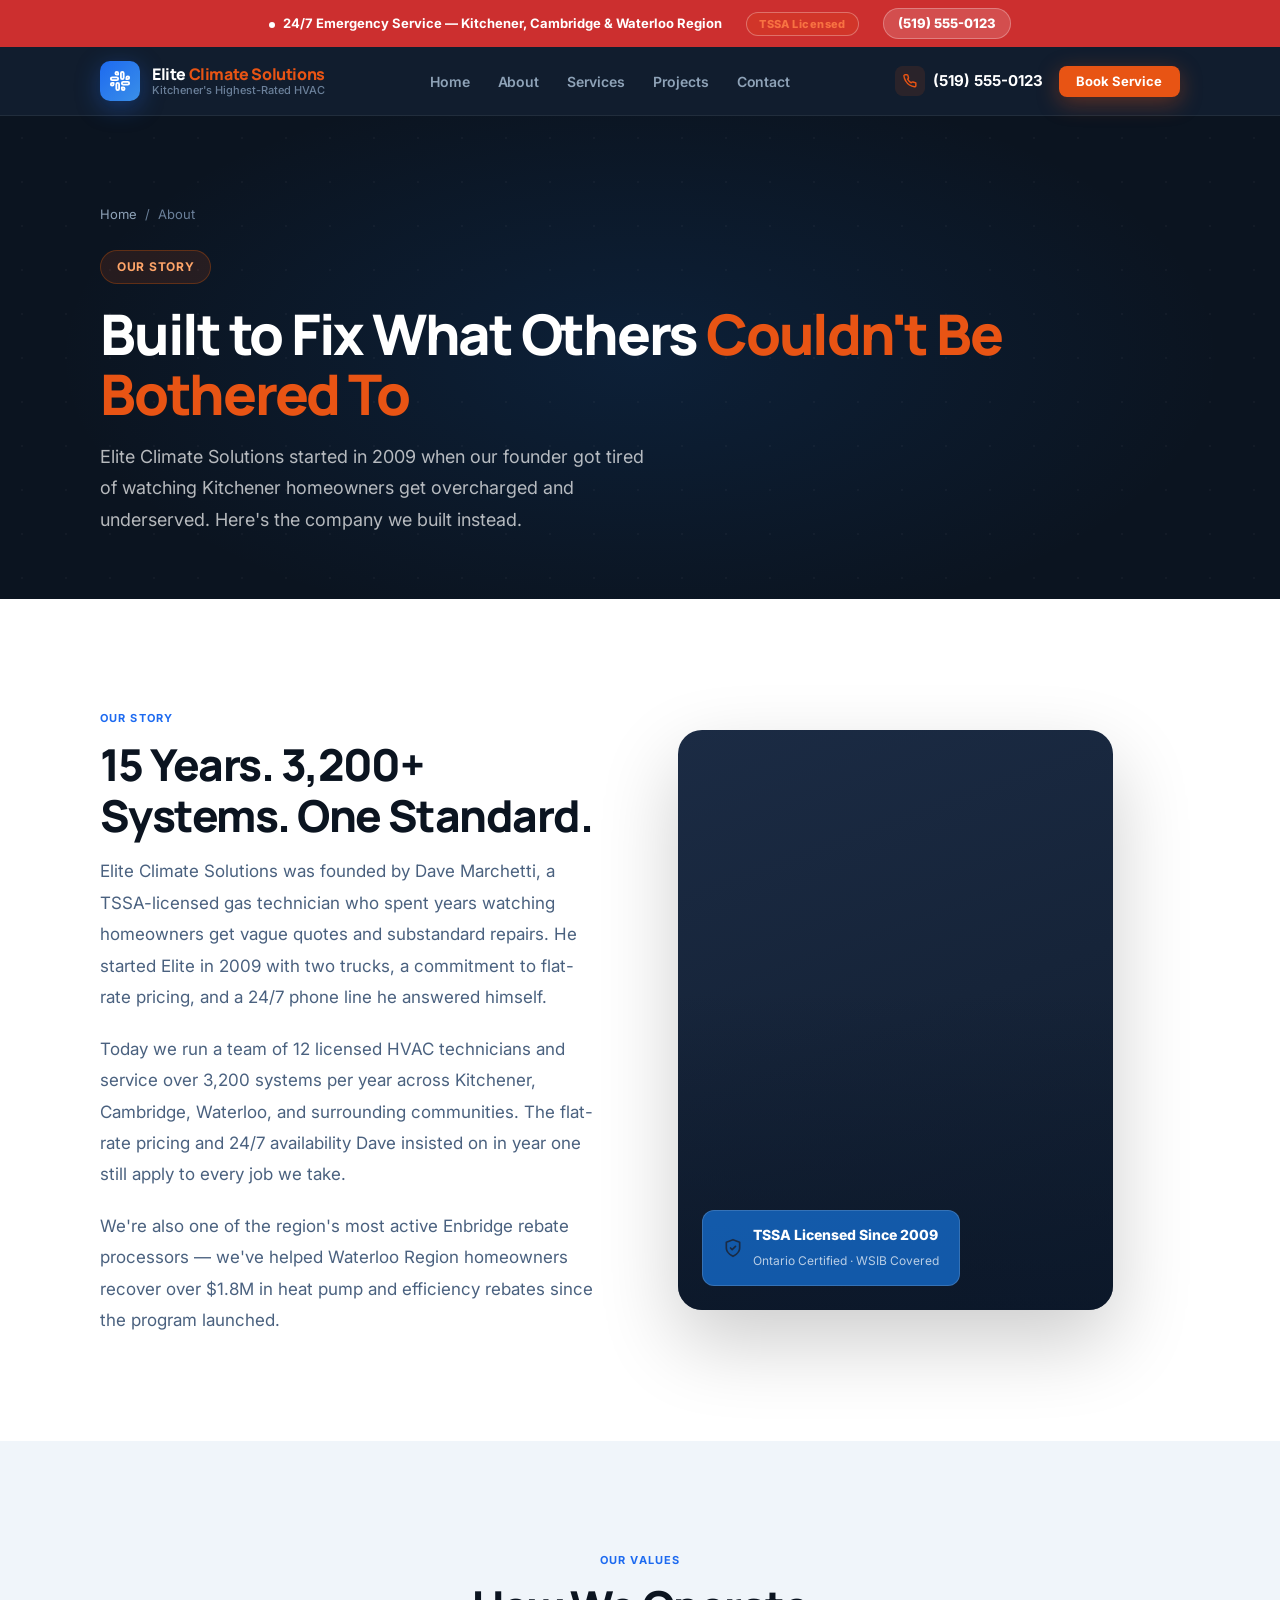
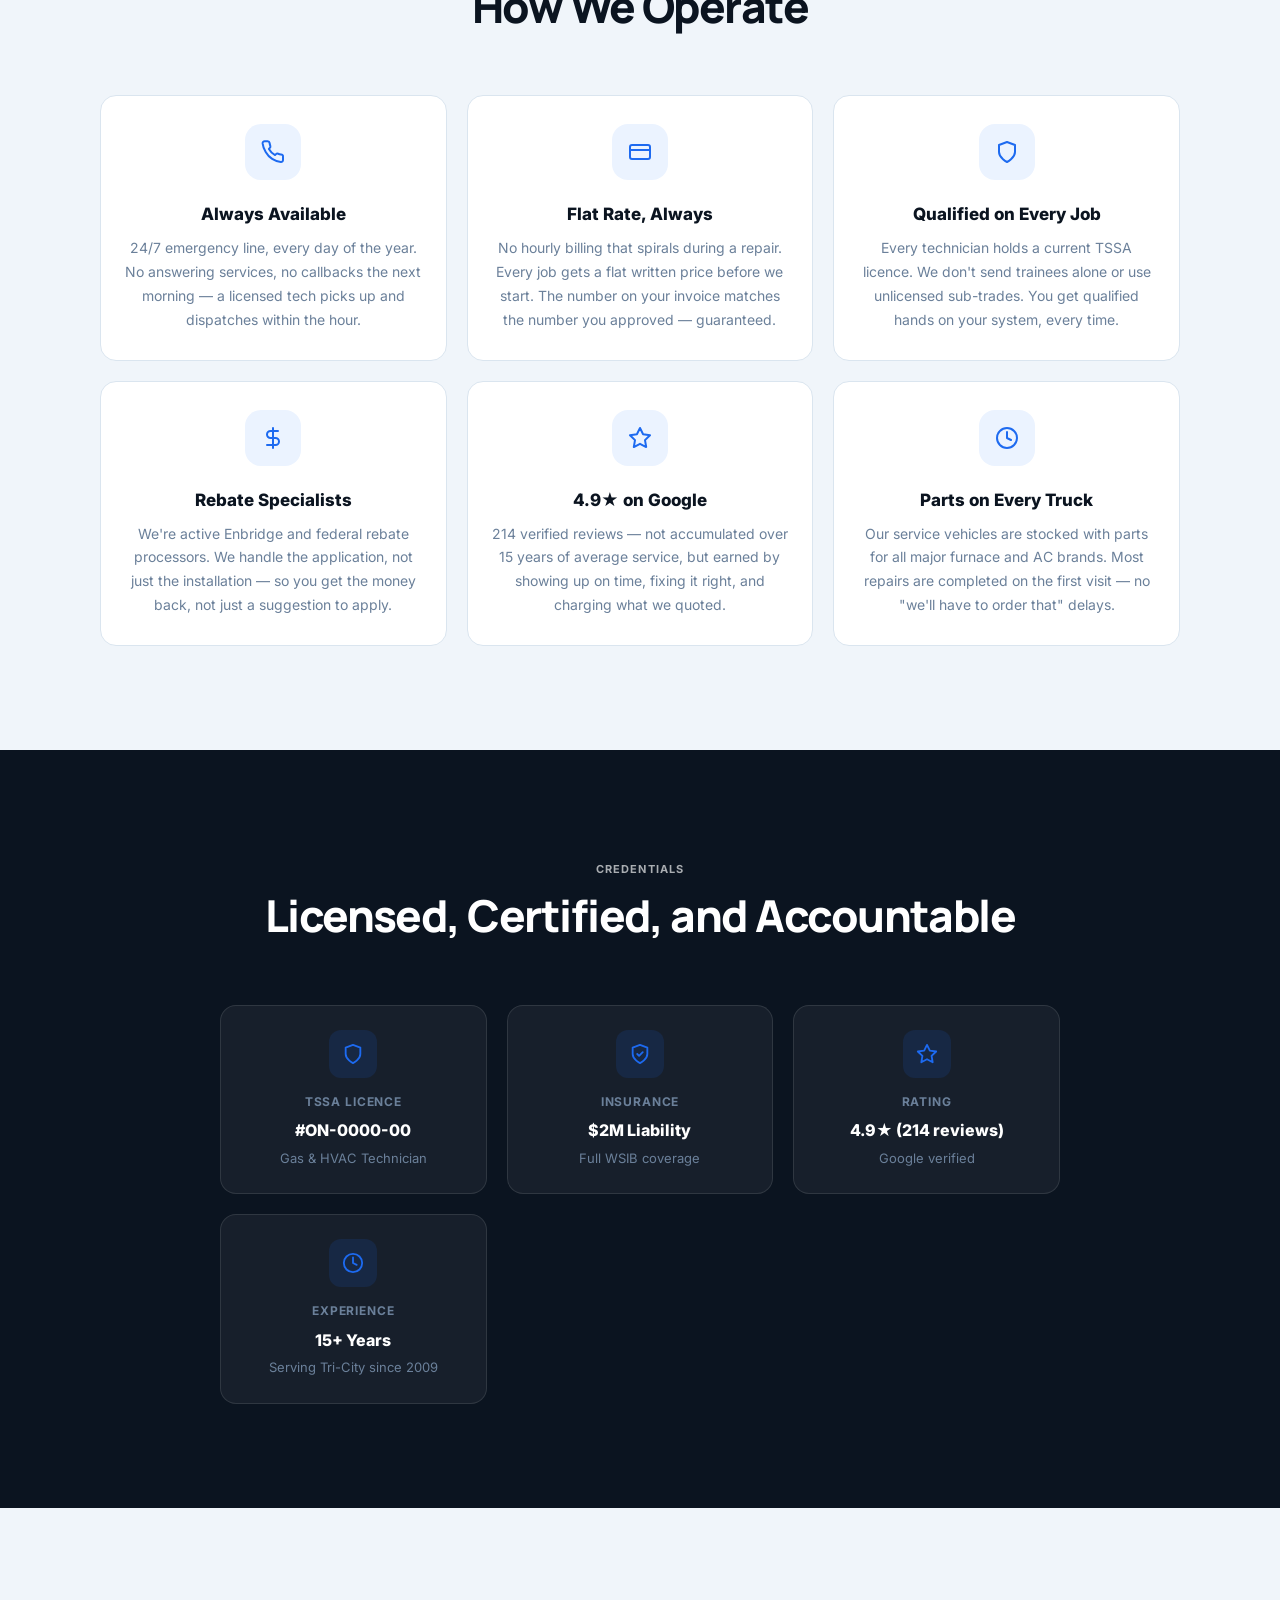
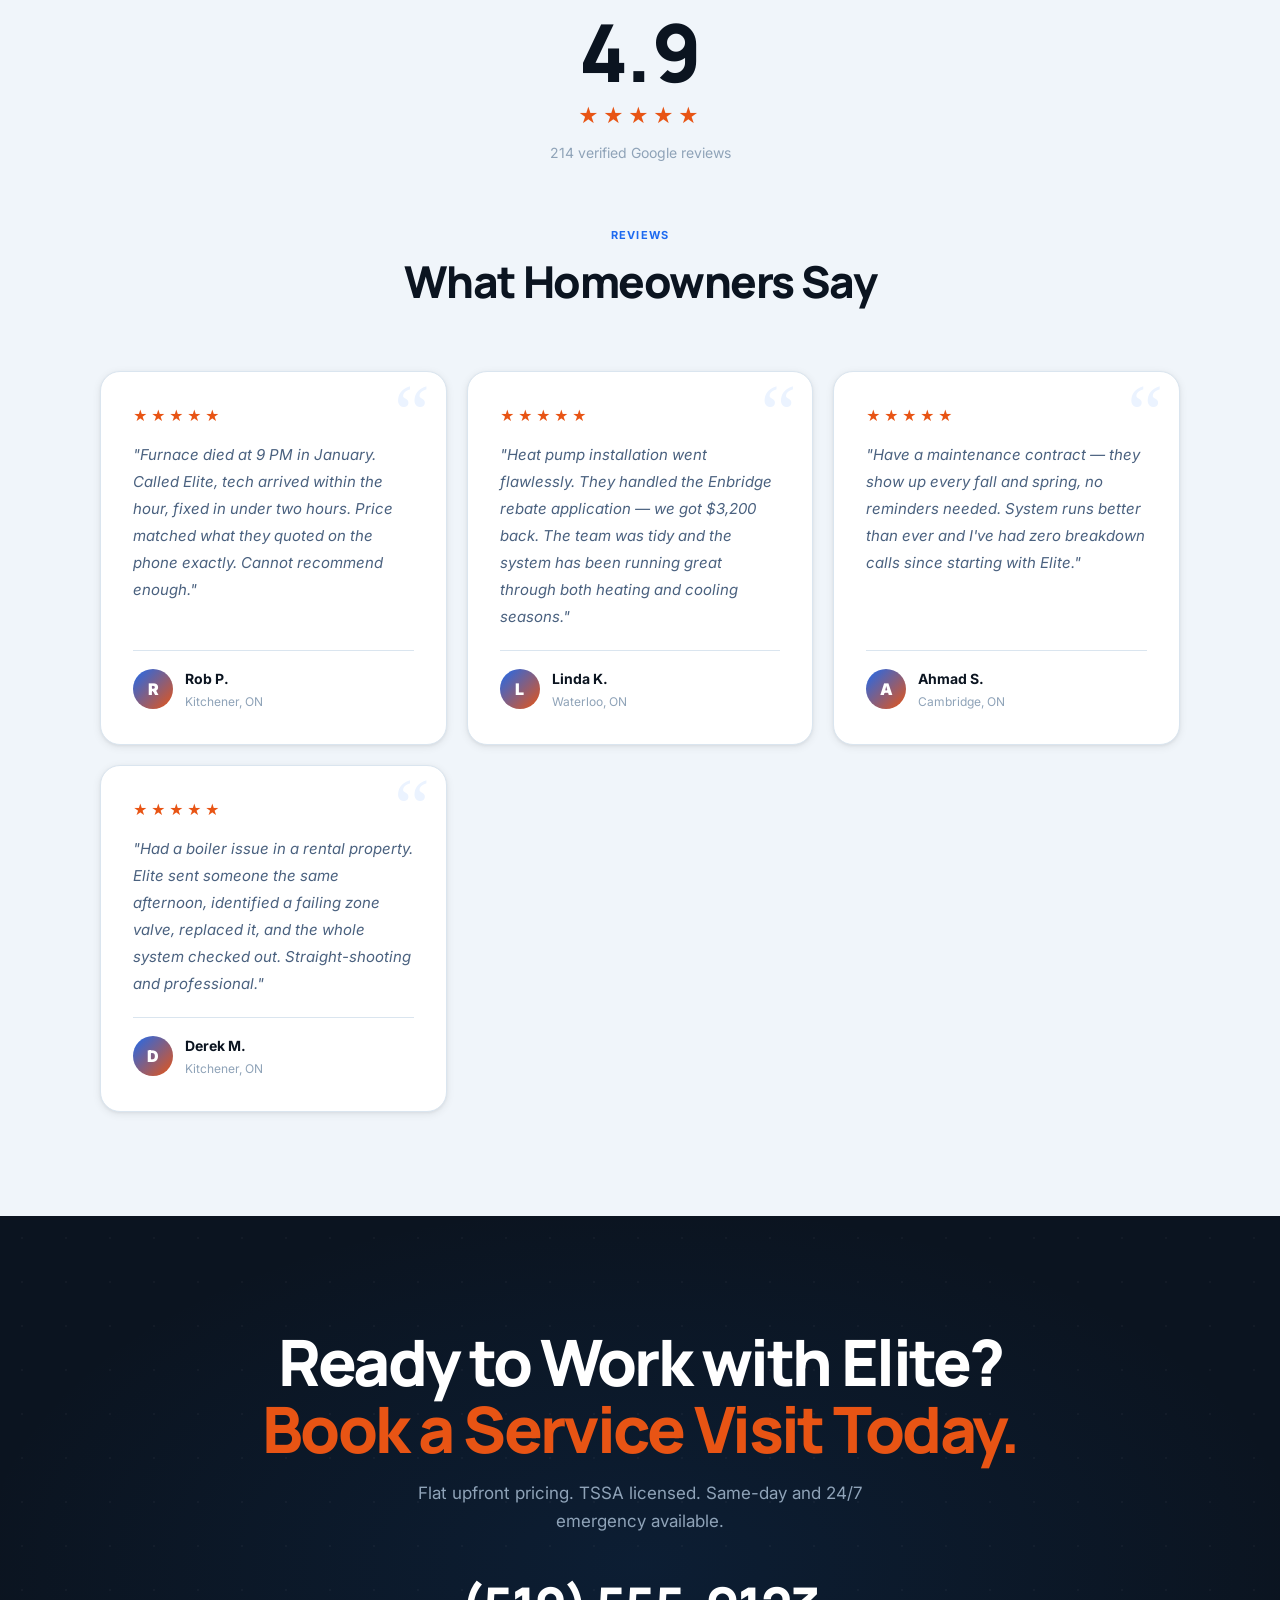
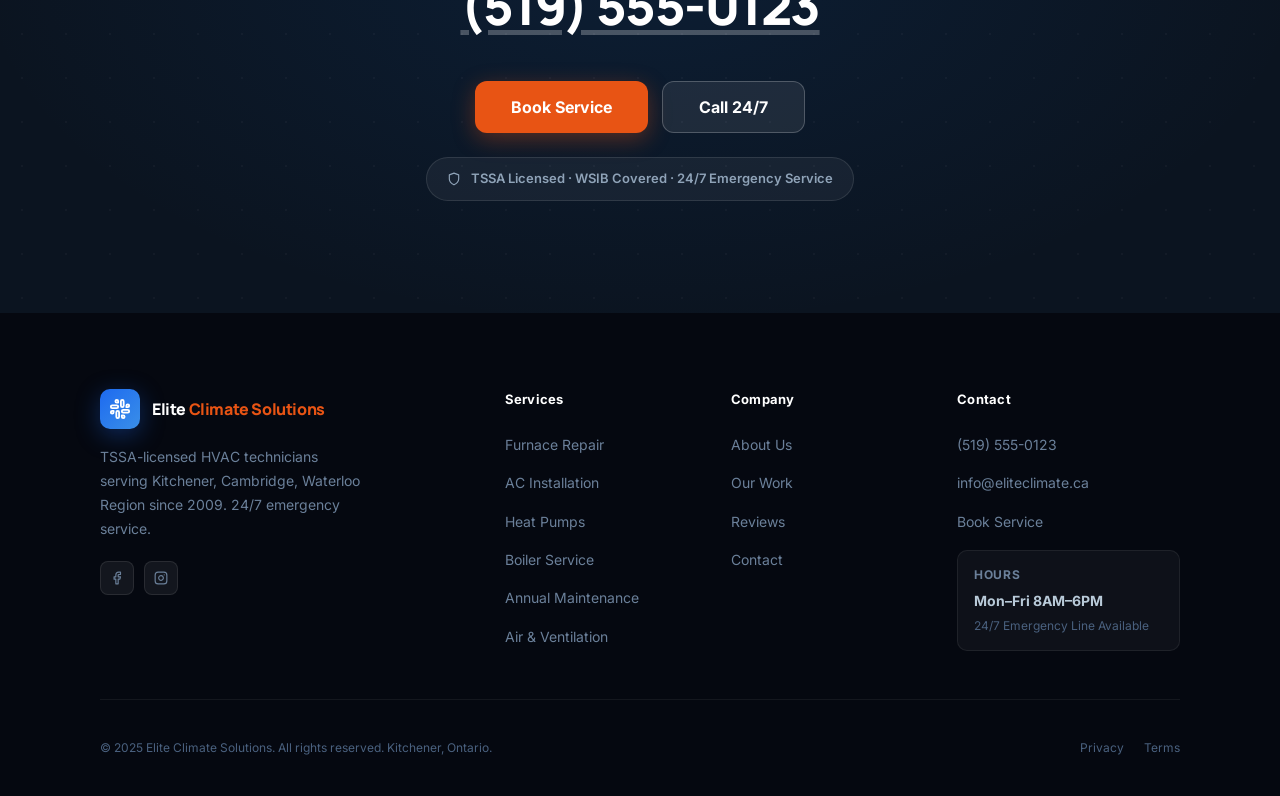
==== about/index.html @ b13d97e6 "feat: multi-page rebuild — complete 5-page site" ====
<!DOCTYPE html>
<html lang="en">
<head>
  <meta charset="UTF-8" /><meta name="viewport" content="width=device-width, initial-scale=1.0" />
  <meta name="description" content="About Elite Climate Solutions — TSSA-licensed HVAC company serving Kitchener since 2009. Our story, team, and commitment to flat-rate pricing." />
  <link rel="canonical" href="https://grandriverdigital.github.io/elite-hvac-demo/about/" />
  <title>About | Elite Climate Solutions</title>
  <link rel="preconnect" href="https://fonts.googleapis.com" /><link rel="preconnect" href="https://fonts.gstatic.com" crossorigin />
  <link rel="stylesheet" href="https://fonts.googleapis.com/css2?family=Manrope:wght@600;700;800;900&family=Inter:wght@400;500;600;700&display=swap" media="print" onload="this.media='all'" />
  <link rel="stylesheet" href="../styles.css" />
</head>
<body>
  <a href="#main" class="skip-link">Skip to main content</a>
  <div class="topbar"><span><span class="topbar__dot"></span><strong>24/7 Emergency Service — Kitchener, Cambridge &amp; Waterloo Region</strong></span><span class="topbar__pill" style="background:rgba(232,84,20,.18);color:#f87242;">TSSA Licensed</span><a href="tel:5195550123" class="topbar__link">(519) 555-0123</a></div>
  <header class="header" id="header"><div class="container header__inner">
    <a href="../" class="logo"><div class="logo__mark"><svg width="22" height="22" viewBox="0 0 24 24" fill="none" stroke="currentColor" stroke-width="2" stroke-linecap="round" stroke-linejoin="round"><path d="M14.5 10c-.83 0-1.5-.67-1.5-1.5v-5c0-.83.67-1.5 1.5-1.5s1.5.67 1.5 1.5v5c0 .83-.67 1.5-1.5 1.5z"/><path d="M20.5 10H19V8.5c0-.83.67-1.5 1.5-1.5s1.5.67 1.5 1.5-.67 1.5-1.5 1.5z"/><path d="M9.5 14c.83 0 1.5.67 1.5 1.5v5c0 .83-.67 1.5-1.5 1.5S8 21.33 8 20.5v-5c0-.83.67-1.5 1.5-1.5z"/><path d="M3.5 14H5v1.5c0 .83-.67 1.5-1.5 1.5S2 16.33 2 15.5 2.67 14 3.5 14z"/><path d="M14 14.5c0-.83.67-1.5 1.5-1.5h5c.83 0 1.5.67 1.5 1.5s-.67 1.5-1.5 1.5h-5c-.83 0-1.5-.67-1.5-1.5z"/><path d="M15.5 19H14v1.5c0 .83.67 1.5 1.5 1.5s1.5-.67 1.5-1.5-.67-1.5-1.5-1.5z"/><path d="M10 9.5C10 8.67 9.33 8 8.5 8h-5C2.67 8 2 8.67 2 9.5S2.67 11 3.5 11h5c.83 0 1.5-.67 1.5-1.5z"/><path d="M8.5 5H10V3.5C10 2.67 9.33 2 8.5 2S7 2.67 7 3.5 7.67 5 8.5 5z"/></svg></div><div class="logo__text"><div class="logo__name">Elite <span>Climate Solutions</span></div><div class="logo__tagline">Kitchener's Highest-Rated HVAC</div></div></a>
    <nav class="nav" id="nav"><ul class="nav__list" role="list"><li><a href="../" class="nav__link">Home</a></li><li><a href="../about/" class="nav__link">About</a></li><li><a href="../services/" class="nav__link">Services</a></li><li><a href="../projects/" class="nav__link">Projects</a></li><li><a href="../contact/" class="nav__link">Contact</a></li></ul><a href="../contact/" class="nav__mobile-cta">Book Service</a></nav>
    <div class="header__right"><a href="tel:5195550123" class="header__phone"><span class="header__phone-icon"><svg width="14" height="14" viewBox="0 0 24 24" fill="none" stroke="currentColor" stroke-width="2.5" stroke-linecap="round" stroke-linejoin="round"><path d="M22 16.92v3a2 2 0 0 1-2.18 2 19.79 19.79 0 0 1-8.63-3.07A19.5 19.5 0 0 1 4.69 12 19.79 19.79 0 0 1 1.61 3.44 2 2 0 0 1 3.6 1.27h3a2 2 0 0 1 2 1.72c.127.96.361 1.9.7 2.81a2 2 0 0 1-.45 2.11L7.91 8.94a16 16 0 0 0 6.16 6.16l.94-.94a2 2 0 0 1 2.11-.45c.907.339 1.85.573 2.81.7A2 2 0 0 1 22 16.92z"/></svg></span>(519) 555-0123</a><a href="../contact/" class="btn btn--accent btn--sm">Book Service</a></div>
    <button class="nav-toggle" id="navToggle" aria-label="Open navigation" aria-expanded="false" aria-controls="nav"><span class="nav-toggle__bar"></span><span class="nav-toggle__bar"></span><span class="nav-toggle__bar"></span></button>
  </div></header>
  <main id="main">

    <div class="page-hero"><div class="container page-hero__inner">
      <nav class="breadcrumb"><a href="../">Home</a><span class="breadcrumb__sep" aria-hidden="true">/</span><span aria-current="page">About</span></nav>
      <div class="page-hero__badge">Our Story</div>
      <h1>Built to Fix What Others <span>Couldn't Be Bothered To</span></h1>
      <p class="page-hero__sub">Elite Climate Solutions started in 2009 when our founder got tired of watching Kitchener homeowners get overcharged and underserved. Here's the company we built instead.</p>
    </div></div>

    <section class="section"><div class="container">
      <div class="why-grid">
        <div class="sr">
          <div class="eyebrow">Our Story</div>
          <h2 class="section-heading">15 Years. 3,200+ Systems. One Standard.</h2>
          <p style="font-size:1.0625rem;color:var(--ink-500);line-height:1.85;margin-bottom:1.25rem;">Elite Climate Solutions was founded by Dave Marchetti, a TSSA-licensed gas technician who spent years watching homeowners get vague quotes and substandard repairs. He started Elite in 2009 with two trucks, a commitment to flat-rate pricing, and a 24/7 phone line he answered himself.</p>
          <p style="font-size:1.0625rem;color:var(--ink-500);line-height:1.85;margin-bottom:1.25rem;">Today we run a team of 12 licensed HVAC technicians and service over 3,200 systems per year across Kitchener, Cambridge, Waterloo, and surrounding communities. The flat-rate pricing and 24/7 availability Dave insisted on in year one still apply to every job we take.</p>
          <p style="font-size:1.0625rem;color:var(--ink-500);line-height:1.85;">We're also one of the region's most active Enbridge rebate processors — we've helped Waterloo Region homeowners recover over $1.8M in heat pump and efficiency rebates since the program launched.</p>
        </div>
        <div class="why-img sr">
          <img src="https://images.unsplash.com/photo-1635048424329-a9bfb146d7aa?auto=format&fit=crop&w=700&q=80" alt="Elite Climate Solutions technician" loading="lazy" onerror="this.style.display='none'" />
          <div class="why-img__overlay"></div>
          <div class="why-img__foot"><div class="cred-badge"><svg width="20" height="20" viewBox="0 0 24 24" fill="none" stroke="currentColor" stroke-width="2" stroke-linecap="round" stroke-linejoin="round"><path d="M12 22s8-4 8-10V5l-8-3-8 3v7c0 6 8 10 8 10z"/><polyline points="9 12 11 14 15 10"/></svg><div><strong>TSSA Licensed Since 2009</strong><span>Ontario Certified · WSIB Covered</span></div></div></div>
        </div>
      </div>
    </div></section>

    <section class="section section--light"><div class="container">
      <div class="section-header sr"><div class="eyebrow">Our Values</div><h2 class="section-heading">How We Operate</h2></div>
      <div class="values-grid" role="list">
        <div class="val-card sr d1" role="listitem"><div class="val-card__ico"><svg width="24" height="24" viewBox="0 0 24 24" fill="none" stroke="currentColor" stroke-width="2" stroke-linecap="round" stroke-linejoin="round"><path d="M22 16.92v3a2 2 0 0 1-2.18 2 19.79 19.79 0 0 1-8.63-3.07A19.5 19.5 0 0 1 4.69 12 19.79 19.79 0 0 1 1.61 3.44 2 2 0 0 1 3.6 1.27h3a2 2 0 0 1 2 1.72c.127.96.361 1.9.7 2.81a2 2 0 0 1-.45 2.11L7.91 8.94a16 16 0 0 0 6.16 6.16l.94-.94a2 2 0 0 1 2.11-.45c.907.339 1.85.573 2.81.7A2 2 0 0 1 22 16.92z"/></svg></div><h3>Always Available</h3><p>24/7 emergency line, every day of the year. No answering services, no callbacks the next morning — a licensed tech picks up and dispatches within the hour.</p></div>
        <div class="val-card sr d2" role="listitem"><div class="val-card__ico"><svg width="24" height="24" viewBox="0 0 24 24" fill="none" stroke="currentColor" stroke-width="2" stroke-linecap="round" stroke-linejoin="round"><rect x="2" y="5" width="20" height="14" rx="2"/><line x1="2" y1="10" x2="22" y2="10"/></svg></div><h3>Flat Rate, Always</h3><p>No hourly billing that spirals during a repair. Every job gets a flat written price before we start. The number on your invoice matches the number you approved — guaranteed.</p></div>
        <div class="val-card sr d3" role="listitem"><div class="val-card__ico"><svg width="24" height="24" viewBox="0 0 24 24" fill="none" stroke="currentColor" stroke-width="2" stroke-linecap="round" stroke-linejoin="round"><path d="M12 22s8-4 8-10V5l-8-3-8 3v7c0 6 8 10 8 10z"/></svg></div><h3>Qualified on Every Job</h3><p>Every technician holds a current TSSA licence. We don't send trainees alone or use unlicensed sub-trades. You get qualified hands on your system, every time.</p></div>
        <div class="val-card sr d1" role="listitem"><div class="val-card__ico"><svg width="24" height="24" viewBox="0 0 24 24" fill="none" stroke="currentColor" stroke-width="2" stroke-linecap="round" stroke-linejoin="round"><path d="M12 2v20M17 5H9.5a3.5 3.5 0 0 0 0 7h5a3.5 3.5 0 0 1 0 7H6"/></svg></div><h3>Rebate Specialists</h3><p>We're active Enbridge and federal rebate processors. We handle the application, not just the installation — so you get the money back, not just a suggestion to apply.</p></div>
        <div class="val-card sr d2" role="listitem"><div class="val-card__ico"><svg width="24" height="24" viewBox="0 0 24 24" fill="none" stroke="currentColor" stroke-width="2" stroke-linecap="round" stroke-linejoin="round"><polygon points="12 2 15.09 8.26 22 9.27 17 14.14 18.18 21.02 12 17.77 5.82 21.02 7 14.14 2 9.27 8.91 8.26 12 2"/></svg></div><h3>4.9&#9733; on Google</h3><p>214 verified reviews — not accumulated over 15 years of average service, but earned by showing up on time, fixing it right, and charging what we quoted.</p></div>
        <div class="val-card sr d3" role="listitem"><div class="val-card__ico"><svg width="24" height="24" viewBox="0 0 24 24" fill="none" stroke="currentColor" stroke-width="2" stroke-linecap="round" stroke-linejoin="round"><circle cx="12" cy="12" r="10"/><polyline points="12 6 12 12 16 14"/></svg></div><h3>Parts on Every Truck</h3><p>Our service vehicles are stocked with parts for all major furnace and AC brands. Most repairs are completed on the first visit — no "we'll have to order that" delays.</p></div>
      </div>
    </div></section>

    <section class="section section--dark"><div class="container">
      <div class="section-header sr"><div class="eyebrow eyebrow--lt">Credentials</div><h2 class="section-heading section-heading--lt">Licensed, Certified, and Accountable</h2></div>
      <div style="display:grid;grid-template-columns:repeat(auto-fit,minmax(200px,1fr));gap:1.25rem;max-width:840px;margin-inline:auto;" role="list">
        <div class="sr d1" style="background:rgba(255,255,255,.05);border:1px solid rgba(255,255,255,.1);border-radius:var(--r-16);padding:1.5rem;text-align:center;" role="listitem"><div style="width:48px;height:48px;background:var(--p-gl);border-radius:var(--r-12);display:flex;align-items:center;justify-content:center;margin:0 auto .875rem;color:var(--p);"><svg width="22" height="22" viewBox="0 0 24 24" fill="none" stroke="currentColor" stroke-width="2" stroke-linecap="round" stroke-linejoin="round"><path d="M12 22s8-4 8-10V5l-8-3-8 3v7c0 6 8 10 8 10z"/></svg></div><div style="font-size:.75rem;font-weight:700;color:var(--ink-400);letter-spacing:.07em;text-transform:uppercase;margin-bottom:.375rem;">TSSA Licence</div><div style="font-size:1rem;font-weight:800;color:#fff;">#ON-0000-00</div><div style="font-size:.8125rem;color:var(--ink-400);margin-top:.25rem;">Gas & HVAC Technician</div></div>
        <div class="sr d2" style="background:rgba(255,255,255,.05);border:1px solid rgba(255,255,255,.1);border-radius:var(--r-16);padding:1.5rem;text-align:center;" role="listitem"><div style="width:48px;height:48px;background:var(--p-gl);border-radius:var(--r-12);display:flex;align-items:center;justify-content:center;margin:0 auto .875rem;color:var(--p);"><svg width="22" height="22" viewBox="0 0 24 24" fill="none" stroke="currentColor" stroke-width="2" stroke-linecap="round" stroke-linejoin="round"><path d="M12 22s8-4 8-10V5l-8-3-8 3v7c0 6 8 10 8 10z"/><polyline points="9 12 11 14 15 10"/></svg></div><div style="font-size:.75rem;font-weight:700;color:var(--ink-400);letter-spacing:.07em;text-transform:uppercase;margin-bottom:.375rem;">Insurance</div><div style="font-size:1rem;font-weight:800;color:#fff;">$2M Liability</div><div style="font-size:.8125rem;color:var(--ink-400);margin-top:.25rem;">Full WSIB coverage</div></div>
        <div class="sr d3" style="background:rgba(255,255,255,.05);border:1px solid rgba(255,255,255,.1);border-radius:var(--r-16);padding:1.5rem;text-align:center;" role="listitem"><div style="width:48px;height:48px;background:var(--p-gl);border-radius:var(--r-12);display:flex;align-items:center;justify-content:center;margin:0 auto .875rem;color:var(--p);"><svg width="22" height="22" viewBox="0 0 24 24" fill="none" stroke="currentColor" stroke-width="2" stroke-linecap="round" stroke-linejoin="round"><polygon points="12 2 15.09 8.26 22 9.27 17 14.14 18.18 21.02 12 17.77 5.82 21.02 7 14.14 2 9.27 8.91 8.26 12 2"/></svg></div><div style="font-size:.75rem;font-weight:700;color:var(--ink-400);letter-spacing:.07em;text-transform:uppercase;margin-bottom:.375rem;">Rating</div><div style="font-size:1rem;font-weight:800;color:#fff;">4.9&#9733; (214 reviews)</div><div style="font-size:.8125rem;color:var(--ink-400);margin-top:.25rem;">Google verified</div></div>
        <div class="sr d4" style="background:rgba(255,255,255,.05);border:1px solid rgba(255,255,255,.1);border-radius:var(--r-16);padding:1.5rem;text-align:center;" role="listitem"><div style="width:48px;height:48px;background:var(--p-gl);border-radius:var(--r-12);display:flex;align-items:center;justify-content:center;margin:0 auto .875rem;color:var(--p);"><svg width="22" height="22" viewBox="0 0 24 24" fill="none" stroke="currentColor" stroke-width="2" stroke-linecap="round" stroke-linejoin="round"><circle cx="12" cy="12" r="10"/><polyline points="12 6 12 12 16 14"/></svg></div><div style="font-size:.75rem;font-weight:700;color:var(--ink-400);letter-spacing:.07em;text-transform:uppercase;margin-bottom:.375rem;">Experience</div><div style="font-size:1rem;font-weight:800;color:#fff;">15+ Years</div><div style="font-size:.8125rem;color:var(--ink-400);margin-top:.25rem;">Serving Tri-City since 2009</div></div>
      </div>
    </div></section>

    <section class="section section--light" id="reviews"><div class="container">
      <div class="rev-agg sr"><div class="rev-agg__num">4.9</div><div class="rev-agg__stars">&#9733;&#9733;&#9733;&#9733;&#9733;</div><div class="rev-agg__count">214 verified Google reviews</div></div>
      <div class="section-header sr"><div class="eyebrow">Reviews</div><h2 class="section-heading">What Homeowners Say</h2></div>
      <div class="rev-grid" role="list">
        <div class="rev-card sr d1" role="listitem"><div class="rev-card__stars">&#9733;&#9733;&#9733;&#9733;&#9733;</div><p class="rev-card__text">"Furnace died at 9 PM in January. Called Elite, tech arrived within the hour, fixed in under two hours. Price matched what they quoted on the phone exactly. Cannot recommend enough."</p><div class="rev-card__author"><div class="rev-card__avatar">R</div><div><div class="rev-card__name">Rob P.</div><div class="rev-card__loc">Kitchener, ON</div></div></div></div>
        <div class="rev-card sr d2" role="listitem"><div class="rev-card__stars">&#9733;&#9733;&#9733;&#9733;&#9733;</div><p class="rev-card__text">"Heat pump installation went flawlessly. They handled the Enbridge rebate application — we got $3,200 back. The team was tidy and the system has been running great through both heating and cooling seasons."</p><div class="rev-card__author"><div class="rev-card__avatar">L</div><div><div class="rev-card__name">Linda K.</div><div class="rev-card__loc">Waterloo, ON</div></div></div></div>
        <div class="rev-card sr d3" role="listitem"><div class="rev-card__stars">&#9733;&#9733;&#9733;&#9733;&#9733;</div><p class="rev-card__text">"Have a maintenance contract — they show up every fall and spring, no reminders needed. System runs better than ever and I've had zero breakdown calls since starting with Elite."</p><div class="rev-card__author"><div class="rev-card__avatar">A</div><div><div class="rev-card__name">Ahmad S.</div><div class="rev-card__loc">Cambridge, ON</div></div></div></div>
        <div class="rev-card sr d1" role="listitem"><div class="rev-card__stars">&#9733;&#9733;&#9733;&#9733;&#9733;</div><p class="rev-card__text">"Had a boiler issue in a rental property. Elite sent someone the same afternoon, identified a failing zone valve, replaced it, and the whole system checked out. Straight-shooting and professional."</p><div class="rev-card__author"><div class="rev-card__avatar">D</div><div><div class="rev-card__name">Derek M.</div><div class="rev-card__loc">Kitchener, ON</div></div></div></div>
      </div>
    </div></section>

    <section class="final-cta"><div class="container"><div class="final-cta__inner">
      <h2 class="sr">Ready to Work with Elite?<br><span>Book a Service Visit Today.</span></h2>
      <p class="sr">Flat upfront pricing. TSSA licensed. Same-day and 24/7 emergency available.</p>
      <a href="tel:5195550123" class="final-cta__phone sr">(519) 555-0123</a>
      <div class="final-cta__btns sr"><a href="../contact/" class="btn btn--accent btn--lg">Book Service</a><a href="tel:5195550123" class="btn btn--ghost btn--lg">Call 24/7</a></div>
      <div class="cert-pill sr"><svg width="14" height="14" viewBox="0 0 24 24" fill="none" stroke="currentColor" stroke-width="2" stroke-linecap="round" stroke-linejoin="round"><path d="M12 22s8-4 8-10V5l-8-3-8 3v7c0 6 8 10 8 10z"/></svg>TSSA Licensed · WSIB Covered · 24/7 Emergency Service</div>
    </div></div></section>
  </main>
  <footer class="footer"><div class="container">
    <div class="footer__grid">
      <div class="footer__brand"><a href="../" class="logo"><div class="logo__mark"><svg width="22" height="22" viewBox="0 0 24 24" fill="none" stroke="currentColor" stroke-width="2" stroke-linecap="round" stroke-linejoin="round"><path d="M14.5 10c-.83 0-1.5-.67-1.5-1.5v-5c0-.83.67-1.5 1.5-1.5s1.5.67 1.5 1.5v5c0 .83-.67 1.5-1.5 1.5z"/><path d="M20.5 10H19V8.5c0-.83.67-1.5 1.5-1.5s1.5.67 1.5 1.5-.67 1.5-1.5 1.5z"/><path d="M9.5 14c.83 0 1.5.67 1.5 1.5v5c0 .83-.67 1.5-1.5 1.5S8 21.33 8 20.5v-5c0-.83.67-1.5 1.5-1.5z"/><path d="M3.5 14H5v1.5c0 .83-.67 1.5-1.5 1.5S2 16.33 2 15.5 2.67 14 3.5 14z"/><path d="M14 14.5c0-.83.67-1.5 1.5-1.5h5c.83 0 1.5.67 1.5 1.5s-.67 1.5-1.5 1.5h-5c-.83 0-1.5-.67-1.5-1.5z"/><path d="M15.5 19H14v1.5c0 .83.67 1.5 1.5 1.5s1.5-.67 1.5-1.5-.67-1.5-1.5-1.5z"/><path d="M10 9.5C10 8.67 9.33 8 8.5 8h-5C2.67 8 2 8.67 2 9.5S2.67 11 3.5 11h5c.83 0 1.5-.67 1.5-1.5z"/><path d="M8.5 5H10V3.5C10 2.67 9.33 2 8.5 2S7 2.67 7 3.5 7.67 5 8.5 5z"/></svg></div><div class="logo__text"><div class="logo__name">Elite <span>Climate Solutions</span></div></div></a><p>TSSA-licensed HVAC technicians serving Kitchener, Cambridge, Waterloo Region since 2009. 24/7 emergency service.</p><div class="footer__socials"><a href="#" class="footer__soc" aria-label="Facebook"><svg width="14" height="14" viewBox="0 0 24 24" fill="none" stroke="currentColor" stroke-width="2" stroke-linecap="round" stroke-linejoin="round"><path d="M18 2h-3a5 5 0 0 0-5 5v3H7v4h3v8h4v-8h3l1-4h-4V7a1 1 0 0 1 1-1h3z"/></svg></a><a href="#" class="footer__soc" aria-label="Instagram"><svg width="14" height="14" viewBox="0 0 24 24" fill="none" stroke="currentColor" stroke-width="2" stroke-linecap="round" stroke-linejoin="round"><rect x="2" y="2" width="20" height="20" rx="5"/><path d="M16 11.37A4 4 0 1 1 12.63 8 4 4 0 0 1 16 11.37z"/><line x1="17.5" y1="6.5" x2="17.51" y2="6.5"/></svg></a></div></div>
      <div class="footer__col"><h5>Services</h5><ul><li><a href="../services/#furnace">Furnace Repair</a></li><li><a href="../services/#ac">AC Installation</a></li><li><a href="../services/#heat-pumps">Heat Pumps</a></li><li><a href="../services/#boiler">Boiler Service</a></li><li><a href="../services/#maintenance">Annual Maintenance</a></li><li><a href="../services/#ventilation">Air &amp; Ventilation</a></li></ul></div>
      <div class="footer__col"><h5>Company</h5><ul><li><a href="../about/">About Us</a></li><li><a href="../projects/">Our Work</a></li><li><a href="../about/#reviews">Reviews</a></li><li><a href="../contact/">Contact</a></li></ul></div>
      <div class="footer__col"><h5>Contact</h5><ul><li><a href="tel:5195550123">(519) 555-0123</a></li><li><a href="mailto:info@eliteclimate.ca">info@eliteclimate.ca</a></li><li><a href="../contact/">Book Service</a></li></ul><div style="margin-top:1rem;padding:.875rem 1rem;background:rgba(255,255,255,.04);border:1px solid rgba(255,255,255,.07);border-radius:var(--r-10);"><div style="font-size:.75rem;font-weight:700;color:var(--ink-400);letter-spacing:.05em;margin-bottom:.25rem;">HOURS</div><div style="font-size:.875rem;font-weight:700;color:var(--ink-200);">Mon–Fri 8AM–6PM</div><div style="font-size:.75rem;color:var(--ink-500);margin-top:.25rem;">24/7 Emergency Line Available</div></div></div>
    </div>
    <div class="footer__bottom"><div class="footer__copy">&copy; 2025 Elite Climate Solutions. All rights reserved. Kitchener, Ontario.</div><div class="footer__links"><a href="#">Privacy</a><a href="#">Terms</a></div></div>
  </div></footer>
  <div class="mob-bar" id="mobBar"><a href="tel:5195550123" class="btn btn--primary btn--sm" style="flex:1;text-align:center;">Call 24/7</a><a href="../contact/" class="btn btn--accent btn--sm" style="flex:1;text-align:center;">Book Service</a></div>
  <script src="../script.js"></script>
</body>
</html>
---- styles.css ----
/* ============================================================
   ELITE CLIMATE SOLUTIONS — Shared Stylesheet
   ============================================================ */

/* ── DESIGN TOKENS ───────────────────────────────────────── */
:root {
  --p:        #1D6AF0;
  --p-dk:     #1554C4;
  --p-lt:     #EBF3FF;
  --p-gl:     rgba(29,106,240,.12);
  --p-glow:   rgba(29,106,240,.35);

  --a:        #E85414;
  --a-dk:     #C74511;
  --a-lt:     #FEF0EB;
  --a-gl:     rgba(232,84,20,.12);
  --a-glow:   rgba(232,84,20,.35);

  --red:      #CC2F2F;
  --red-gl:   rgba(204,47,47,.13);
  --green:    #10B981;
  --green-gl: rgba(16,185,129,.13);

  --ink-950: #050810;
  --ink-900: #0B1420;
  --ink-800: #111D2E;
  --ink-750: #162338;
  --ink-700: #1B2B44;
  --ink-600: #2A3E60;
  --ink-500: #4A617F;
  --ink-400: #6B809A;
  --ink-300: #8FA3B8;
  --ink-200: #B8CAD8;
  --ink-100: #DAE5EF;
  --ink-050: #F0F5FA;
  --ink-000: #FFFFFF;

  --fd: 'Manrope', system-ui, sans-serif;
  --fb: 'Inter', system-ui, sans-serif;

  --max:    1160px;
  --pad:    clamp(1.25rem, 5vw, 2.5rem);
  --hdr-h:  68px;

  --r-4:4px; --r-6:6px; --r-8:8px; --r-10:10px; --r-12:12px;
  --r-16:16px; --r-20:20px; --r-24:24px; --r-f:9999px;

  --sh-xs: 0 1px 3px rgba(0,0,0,.06);
  --sh-sm: 0 2px 8px rgba(0,0,0,.08), 0 1px 3px rgba(0,0,0,.05);
  --sh-md: 0 4px 18px rgba(0,0,0,.10), 0 2px 6px rgba(0,0,0,.06);
  --sh-lg: 0 8px 32px rgba(0,0,0,.12), 0 4px 10px rgba(0,0,0,.07);
  --sh-xl: 0 20px 56px rgba(0,0,0,.15), 0 8px 20px rgba(0,0,0,.08);
  --sh-2xl: 0 32px 80px rgba(0,0,0,.20);
  --sh-p:  0 6px 24px var(--p-glow);
  --sh-a:  0 6px 22px var(--a-glow);

  --ease:    cubic-bezier(.22,1,.36,1);
  --ease-io: cubic-bezier(.37,0,.63,1);
}

/* ── RESET ───────────────────────────────────────────────── */
*, *::before, *::after { box-sizing: border-box; margin: 0; padding: 0; }
html {
  scroll-behavior: smooth;
  scroll-padding-top: calc(var(--hdr-h) + 16px);
  -webkit-text-size-adjust: 100%;
}
body {
  font-family: var(--fb);
  font-size: 1rem;
  line-height: 1.65;
  color: var(--ink-700);
  background: var(--ink-000);
  -webkit-font-smoothing: antialiased;
  overflow-x: hidden;
}
a { text-decoration: none; color: inherit; }
img { display: block; max-width: 100%; height: auto; }
svg { display: block; }
ul { list-style: none; }
button { font-family: inherit; cursor: pointer; border: none; background: none; }
input, select, textarea { font-family: inherit; font-size: inherit; }

.container {
  width: 100%;
  max-width: var(--max);
  margin-inline: auto;
  padding-inline: var(--pad);
}

/* ── SCROLL REVEAL ───────────────────────────────────────── */
.sr {
  opacity: 0;
  transform: translateY(22px);
  transition: opacity .6s var(--ease), transform .6s var(--ease);
}
.sr.visible { opacity: 1; transform: none; }
.sr.d1 { transition-delay: .07s; }
.sr.d2 { transition-delay: .14s; }
.sr.d3 { transition-delay: .21s; }
.sr.d4 { transition-delay: .28s; }

@keyframes fadeUp {
  from { opacity: 0; transform: translateY(20px); }
  to   { opacity: 1; transform: none; }
}
.ha { opacity: 0; animation: fadeUp .65s var(--ease) forwards; }
.ha.t1 { animation-delay: .10s; }
.ha.t2 { animation-delay: .26s; }
.ha.t3 { animation-delay: .42s; }
.ha.t4 { animation-delay: .56s; }
.ha.t5 { animation-delay: .68s; }

@media (prefers-reduced-motion: reduce) {
  .sr, .ha { opacity: 1; transform: none; transition: none; animation: none; }
  * { transition-duration: .01ms !important; animation-duration: .01ms !important; }
}

/* ── SKIP LINK ───────────────────────────────────────────── */
.skip-link {
  position: absolute;
  top: -100%;
  left: 1rem;
  background: var(--p);
  color: #fff;
  padding: .5rem 1rem;
  border-radius: 0 0 var(--r-8) var(--r-8);
  font-weight: 700;
  font-size: .875rem;
  z-index: 9999;
  transition: top .2s;
}
.skip-link:focus { top: 0; }

/* ── BUTTONS ─────────────────────────────────────────────── */
.btn {
  display: inline-flex;
  align-items: center;
  justify-content: center;
  gap: .5rem;
  padding: .875rem 1.875rem;
  border-radius: var(--r-10);
  font-family: var(--fb);
  font-size: .9375rem;
  font-weight: 700;
  line-height: 1;
  white-space: nowrap;
  cursor: pointer;
  border: none;
  transition: box-shadow .22s var(--ease), background .15s, color .15s;
  -webkit-tap-highlight-color: transparent;
}
.btn:focus-visible { outline: 2.5px solid var(--p); outline-offset: 3px; }
.btn:active { opacity: .88; }
.btn--primary { background: var(--p); color: #fff; box-shadow: var(--sh-p); }
.btn--primary:hover { background: var(--p-dk); box-shadow: 0 14px 40px var(--p-glow); }
.btn--accent  { background: var(--a); color: #fff; box-shadow: var(--sh-a); }
.btn--accent:hover  { background: var(--a-dk); box-shadow: 0 14px 40px var(--a-glow); }
.btn--ghost   { background: rgba(255,255,255,.08); color: #fff; border: 1.5px solid rgba(255,255,255,.22); }
.btn--ghost:hover   { background: rgba(255,255,255,.16); border-color: rgba(255,255,255,.45); }
.btn--outline { background: transparent; color: var(--p); border: 1.5px solid var(--p); }
.btn--outline:hover { background: var(--p-lt); }
.btn--white   { background: #fff; color: var(--p); box-shadow: var(--sh-lg); }
.btn--white:hover   { background: var(--ink-050); box-shadow: var(--sh-xl); }
.btn--lg { padding: 1.0625rem 2.25rem; font-size: 1rem; border-radius: var(--r-12); }
.btn--sm { padding: .55rem 1.1rem; font-size: .8125rem; border-radius: var(--r-8); }

/* ── TOPBAR ──────────────────────────────────────────────── */
.topbar {
  background: var(--red);
  color: #fff;
  font-size: .8125rem;
  font-weight: 600;
  padding: .5rem var(--pad);
  display: flex;
  align-items: center;
  justify-content: center;
  gap: 1.5rem;
  flex-wrap: wrap;
  z-index: 500;
  position: relative;
}
.topbar__dot {
  display: inline-block;
  width: 6px; height: 6px;
  background: #fff;
  border-radius: 50%;
  margin-right: .5rem;
  animation: tbPulse 1.8s ease infinite;
}
@keyframes tbPulse {
  0%,100% { opacity:1; transform:scale(1); }
  50%      { opacity:.4; transform:scale(1.55); }
}
.topbar__pill {
  display: inline-flex;
  align-items: center;
  gap: .375rem;
  background: rgba(255,255,255,.18);
  border: 1px solid rgba(255,255,255,.3);
  border-radius: var(--r-f);
  padding: 2px .75rem;
  font-size: .6875rem;
  font-weight: 800;
  letter-spacing: .04em;
}
.topbar__link {
  background: rgba(255,255,255,.15);
  border: 1px solid rgba(255,255,255,.28);
  border-radius: var(--r-f);
  padding: .25rem .875rem;
  font-weight: 800;
  transition: background .15s;
}
.topbar__link:hover { background: rgba(255,255,255,.28); }

/* ── HEADER ──────────────────────────────────────────────── */
.header {
  position: sticky;
  top: 0;
  z-index: 400;
  background: rgba(10,22,40,.97);
  backdrop-filter: blur(18px);
  -webkit-backdrop-filter: blur(18px);
  border-bottom: 1px solid rgba(255,255,255,.07);
  transition: box-shadow .3s;
}
.header.scrolled { box-shadow: 0 4px 30px rgba(0,0,0,.6); }
.header__inner {
  display: flex;
  align-items: center;
  justify-content: space-between;
  height: var(--hdr-h);
  gap: 1.5rem;
}
.logo {
  display: flex;
  align-items: center;
  gap: .75rem;
  flex-shrink: 0;
}
.logo__mark {
  width: 40px; height: 40px;
  background: linear-gradient(135deg, var(--p) 0%, #3A8FE8 100%);
  border-radius: var(--r-10);
  display: flex;
  align-items: center;
  justify-content: center;
  box-shadow: var(--sh-p);
  flex-shrink: 0;
}
.logo__mark svg { color: #fff; }
.logo__text { line-height: 1.2; }
.logo__name {
  font-family: var(--fd);
  font-size: 1rem;
  font-weight: 800;
  color: #fff;
  letter-spacing: -.025em;
}
.logo__name span { color: var(--a); }
.logo__tagline { font-size: .6875rem; color: var(--ink-400); font-weight: 500; }

.nav { display: flex; align-items: center; }
.nav__list {
  display: flex;
  align-items: center;
  gap: 1.75rem;
}
.nav__link {
  font-size: .875rem;
  font-weight: 600;
  color: var(--ink-300);
  letter-spacing: -.01em;
  transition: color .15s;
  position: relative;
  padding-bottom: 2px;
}
.nav__link::after {
  content: '';
  position: absolute;
  bottom: -4px;
  left: 0; right: 0;
  height: 2px;
  background: var(--a);
  border-radius: 2px;
  transform: scaleX(0);
  transition: transform .22s var(--ease);
}
.nav__link:hover,
.nav__link.active { color: #fff; }
.nav__link:hover::after,
.nav__link.active::after { transform: scaleX(1); }
.nav__mobile-cta { display: none; }

.header__right {
  display: flex;
  align-items: center;
  gap: 1rem;
  flex-shrink: 0;
}
.header__phone {
  display: flex;
  align-items: center;
  gap: .5rem;
  font-size: .9375rem;
  font-weight: 700;
  color: #fff;
  transition: color .15s;
}
.header__phone:hover { color: var(--a); }
.header__phone-icon {
  width: 30px; height: 30px;
  background: var(--a-gl);
  border-radius: var(--r-8);
  display: flex;
  align-items: center;
  justify-content: center;
  color: var(--a);
}
.nav-toggle {
  display: none;
  flex-direction: column;
  gap: 5px;
  width: 32px;
  cursor: pointer;
  padding: 4px;
}
.nav-toggle__bar {
  display: block;
  width: 100%;
  height: 2px;
  background: #fff;
  border-radius: 2px;
  transition: transform .3s var(--ease), opacity .2s;
}
.nav-toggle.open .nav-toggle__bar:nth-child(1) { transform: translateY(7px) rotate(45deg); }
.nav-toggle.open .nav-toggle__bar:nth-child(2) { opacity: 0; }
.nav-toggle.open .nav-toggle__bar:nth-child(3) { transform: translateY(-7px) rotate(-45deg); }

/* ── SECTION SHARED ──────────────────────────────────────── */
.section { padding: clamp(4rem, 9vw, 6.5rem) 0; }
.section--light { background: var(--ink-050); }
.section--dark  { background: var(--ink-900); }
.section--mid   { background: var(--ink-800); }

.eyebrow {
  display: inline-block;
  font-size: .6875rem;
  font-weight: 700;
  letter-spacing: .1em;
  text-transform: uppercase;
  color: var(--p);
  margin-bottom: .75rem;
}
.eyebrow--accent { color: var(--a); }
.eyebrow--lt     { color: rgba(255,255,255,.65); }

.section-heading {
  font-family: var(--fd);
  font-size: clamp(1.75rem, 4vw, 2.75rem);
  font-weight: 900;
  letter-spacing: -.035em;
  line-height: 1.15;
  color: var(--ink-900);
  margin-bottom: 1rem;
}
.section-heading--lt { color: #fff; }
.section-sub {
  font-size: 1.0625rem;
  color: var(--ink-400);
  line-height: 1.75;
  max-width: 540px;
}
.section-sub--lt     { color: var(--ink-300); }
.section-sub--center { margin-inline: auto; }
.section-header {
  text-align: center;
  margin-bottom: clamp(2.5rem, 5vw, 4rem);
}

/* ── PAGE HERO (inner pages) ─────────────────────────────── */
.page-hero {
  background: var(--ink-900);
  padding: clamp(3.5rem, 8vw, 5.5rem) 0 clamp(2.5rem, 6vw, 4rem);
  position: relative;
  overflow: hidden;
}
.page-hero::before {
  content: '';
  position: absolute; inset: 0;
  background: radial-gradient(ellipse 70% 90% at 50% 50%, rgba(21,101,192,.15) 0%, transparent 65%);
}
.page-hero::after {
  content: '';
  position: absolute; inset: 0;
  background-image: radial-gradient(circle, rgba(255,255,255,.03) 1px, transparent 1px);
  background-size: 44px 44px;
}
.page-hero__inner { position: relative; z-index: 1; }
.page-hero__badge {
  display: inline-flex;
  align-items: center;
  gap: .5rem;
  background: var(--a-gl);
  border: 1px solid rgba(232,93,4,.3);
  color: #FFA569;
  padding: .375rem 1rem;
  border-radius: var(--r-f);
  font-size: .75rem;
  font-weight: 700;
  letter-spacing: .06em;
  text-transform: uppercase;
  margin-bottom: 1.25rem;
}
.page-hero h1 {
  font-family: var(--fd);
  font-size: clamp(2rem, 5vw, 3.5rem);
  font-weight: 900;
  color: #fff;
  letter-spacing: -.04em;
  line-height: 1.08;
  margin-bottom: 1rem;
}
.page-hero h1 span { color: var(--a); }
.page-hero__sub {
  font-size: clamp(1rem, 2vw, 1.125rem);
  color: rgba(255,255,255,.7);
  line-height: 1.75;
  max-width: 560px;
}
.breadcrumb {
  display: flex;
  align-items: center;
  gap: .5rem;
  font-size: .8125rem;
  color: var(--ink-400);
  margin-bottom: 1.5rem;
}
.breadcrumb a { color: var(--ink-300); transition: color .15s; }
.breadcrumb a:hover { color: #fff; }

/* ── TRUST BAR ───────────────────────────────────────────── */
.trust-bar {
  background: var(--ink-050);
  border-bottom: 1px solid var(--ink-100);
  padding: .875rem var(--pad);
}
.trust-bar__items {
  display: flex;
  align-items: center;
  justify-content: center;
  gap: clamp(.5rem, 3vw, 1.75rem);
  flex-wrap: wrap;
  max-width: var(--max);
  margin-inline: auto;
}
.trust-item {
  display: flex;
  align-items: center;
  gap: .5rem;
  color: var(--ink-500);
  font-size: .8125rem;
  font-weight: 600;
  white-space: nowrap;
}
.trust-item em { color: var(--ink-800); font-style: normal; }
.trust-item__icon { color: var(--p); display: flex; }
.trust-sep { width: 1px; height: 14px; background: var(--ink-100); flex-shrink: 0; }

/* ── STATS BAR ───────────────────────────────────────────── */
.stats-bar {
  background: var(--ink-800);
  border-top: 1px solid rgba(255,255,255,.05);
  border-bottom: 1px solid rgba(255,255,255,.05);
  padding: 2rem 0;
}
.stats-grid {
  display: grid;
  grid-template-columns: repeat(4, 1fr);
  gap: 1px;
  background: rgba(255,255,255,.07);
  border: 1px solid rgba(255,255,255,.07);
  border-radius: var(--r-16);
  overflow: hidden;
}
.stat-box {
  background: var(--ink-800);
  padding: 1.75rem 1.5rem;
  text-align: center;
  transition: background .25s;
}
.stat-box:hover { background: var(--ink-750); }
.stat-num {
  font-family: var(--fd);
  font-size: clamp(1.75rem, 4vw, 2.75rem);
  font-weight: 900;
  color: #fff;
  line-height: 1;
  margin-bottom: .375rem;
}
.stat-num span { font-size: .6em; color: var(--a); }
.stat-label { font-size: .8125rem; color: var(--ink-400); font-weight: 500; }

/* ── SERVICE CARDS ───────────────────────────────────────── */
.services-grid {
  display: grid;
  grid-template-columns: repeat(3, 1fr);
  gap: 1.25rem;
}
.svc-card {
  background: var(--ink-000);
  border: 1px solid var(--ink-100);
  border-radius: var(--r-20);
  overflow: hidden;
  position: relative;
  transition: box-shadow .38s var(--ease), border-color .22s;
  cursor: default;
}
.svc-card:hover { box-shadow: var(--sh-lg); border-color: transparent; }
.svc-card::after {
  content: '';
  position: absolute;
  top: 0; left: 0; right: 0;
  height: 3px;
  background: linear-gradient(90deg, var(--p) 0%, var(--a) 100%);
  transform: scaleX(0);
  transform-origin: left;
  transition: transform .4s var(--ease);
}
.svc-card:hover::after { transform: scaleX(1); }
.svc-card__body { padding: 1.5rem; }
.svc-card__icon {
  width: 48px; height: 48px;
  border-radius: var(--r-12);
  background: var(--p-lt);
  display: flex;
  align-items: center;
  justify-content: center;
  margin-bottom: 1.25rem;
  color: var(--p);
  transition: background .25s, color .22s;
}
.svc-card:hover .svc-card__icon { background: var(--p); color: #fff; }
.svc-card__badge {
  font-size: .6875rem;
  font-weight: 700;
  letter-spacing: .07em;
  text-transform: uppercase;
  color: var(--a);
  margin-bottom: .375rem;
}
.svc-card h3 {
  font-size: 1.0625rem;
  font-weight: 800;
  color: var(--ink-900);
  letter-spacing: -.02em;
  margin-bottom: .625rem;
}
.svc-card p {
  font-size: .875rem;
  color: var(--ink-400);
  line-height: 1.7;
  margin-bottom: 1.25rem;
}
.svc-card__link {
  display: inline-flex;
  align-items: center;
  gap: .375rem;
  font-size: .8125rem;
  font-weight: 700;
  color: var(--p);
  transition: gap .2s var(--ease);
}
.svc-card:hover .svc-card__link { gap: .75rem; }

/* ── WHY US ──────────────────────────────────────────────── */
.why-grid {
  display: grid;
  grid-template-columns: 1fr 1fr;
  gap: clamp(2.5rem, 6vw, 5rem);
  align-items: center;
}
.why-feats { display: flex; flex-direction: column; gap: .875rem; margin-top: 1.75rem; }
.why-feat {
  display: flex;
  gap: 1rem;
  padding: 1.25rem;
  background: rgba(255,255,255,.04);
  border: 1px solid rgba(255,255,255,.07);
  border-radius: var(--r-16);
  transition: background .22s, border-color .22s;
}
.why-feat:hover { background: rgba(21,101,192,.08); border-color: rgba(21,101,192,.25); }
.why-feat__icon {
  width: 44px; height: 44px;
  flex-shrink: 0;
  border-radius: var(--r-10);
  background: var(--p-gl);
  display: flex;
  align-items: center;
  justify-content: center;
  color: var(--p);
  transition: background .22s, color .22s;
}
.why-feat:hover .why-feat__icon { background: var(--p); color: #fff; }
.why-feat h4 { font-size: .9375rem; font-weight: 700; color: #fff; margin-bottom: 3px; }
.why-feat p  { font-size: .875rem; color: var(--ink-400); line-height: 1.65; }
.why-img {
  position: relative;
  border-radius: var(--r-24);
  overflow: hidden;
  box-shadow: var(--sh-2xl);
  aspect-ratio: 3/4;
  max-height: 580px;
  background: linear-gradient(160deg, var(--ink-700) 0%, var(--ink-800) 100%);
}
.why-img img { width: 100%; height: 100%; object-fit: cover; }
.why-img__overlay {
  position: absolute; inset: 0;
  background: linear-gradient(0deg, rgba(10,22,40,.75) 0%, transparent 55%);
}
.why-img__foot { position: absolute; bottom: 0; left: 0; right: 0; padding: 1.5rem; }
.cred-badge {
  display: inline-flex;
  align-items: center;
  gap: .625rem;
  background: rgba(21,101,192,.85);
  border: 1px solid rgba(255,255,255,.15);
  border-radius: var(--r-12);
  padding: .75rem 1.25rem;
}
.cred-badge strong { font-size: .875rem; font-weight: 800; color: #fff; display: block; }
.cred-badge span   { font-size: .75rem; color: rgba(255,255,255,.7); }

/* ── PROCESS ─────────────────────────────────────────────── */
.process-grid {
  display: grid;
  grid-template-columns: repeat(4, 1fr);
  gap: 1.25rem;
  position: relative;
}
.process-grid::before {
  content: '';
  position: absolute;
  top: 27px;
  left: calc(12.5% + 14px);
  right: calc(12.5% + 14px);
  height: 2px;
  background: linear-gradient(90deg, var(--p) 0%, var(--a) 100%);
  opacity: .25;
}
.proc-card {
  background: var(--ink-000);
  border: 1px solid var(--ink-100);
  border-radius: var(--r-16);
  padding: 1.5rem 1.25rem;
  text-align: center;
  position: relative;
  transition: box-shadow .35s var(--ease), border-color .22s;
}
.proc-card:hover { box-shadow: var(--sh-md); border-color: rgba(21,101,192,.2); }
.proc-card__num {
  width: 54px; height: 54px;
  border-radius: 50%;
  background: linear-gradient(135deg, var(--p) 0%, var(--a) 100%);
  font-family: var(--fd);
  font-size: 1.25rem;
  font-weight: 900;
  color: #fff;
  display: flex;
  align-items: center;
  justify-content: center;
  margin: 0 auto 1.25rem;
  box-shadow: 0 6px 20px var(--p-glow);
}
.proc-card h4 { font-size: 1rem; font-weight: 800; color: var(--ink-900); margin-bottom: .5rem; }
.proc-card p  { font-size: .875rem; color: var(--ink-400); line-height: 1.65; }

/* ── REVIEWS ─────────────────────────────────────────────── */
.rev-agg {
  text-align: center;
  margin-bottom: clamp(2rem, 5vw, 3.5rem);
}
.rev-agg__num {
  font-family: var(--fd);
  font-size: clamp(3rem, 8vw, 5rem);
  font-weight: 900;
  color: var(--ink-900);
  line-height: 1;
}
.rev-agg__stars { color: var(--a); font-size: 1.25rem; letter-spacing: 4px; margin: .5rem 0; }
.rev-agg__count { color: var(--ink-300); font-size: .875rem; }
.rev-grid { display: grid; grid-template-columns: repeat(3, 1fr); gap: 1.25rem; }
.rev-card {
  background: var(--ink-000);
  border: 1px solid var(--ink-100);
  border-radius: var(--r-20);
  padding: clamp(1.5rem, 3vw, 2rem);
  box-shadow: var(--sh-sm);
  position: relative;
  overflow: hidden;
  transition: box-shadow .35s var(--ease);
  display: flex;
  flex-direction: column;
  min-height: 260px;
}
.rev-card:hover { box-shadow: var(--sh-lg); }
.rev-card::before {
  content: '\201C';
  position: absolute;
  top: .1rem; right: 1rem;
  font-size: 5rem;
  line-height: 1;
  color: var(--p-lt);
  font-family: Georgia, serif;
  pointer-events: none;
}
.rev-card__stars { color: var(--a); font-size: .875rem; letter-spacing: 3px; margin-bottom: .875rem; }
.rev-card__text {
  font-size: .9375rem;
  color: var(--ink-500);
  line-height: 1.8;
  font-style: italic;
  flex: 1;
  margin-bottom: 1.25rem;
}
.rev-card__author {
  display: flex;
  align-items: center;
  gap: .75rem;
  padding-top: 1rem;
  border-top: 1px solid var(--ink-100);
  margin-top: auto;
}
.rev-card__avatar {
  width: 40px; height: 40px;
  border-radius: 50%;
  background: linear-gradient(135deg, var(--p) 0%, var(--a) 100%);
  display: flex;
  align-items: center;
  justify-content: center;
  font-weight: 900;
  font-size: 1rem;
  color: #fff;
  flex-shrink: 0;
}
.rev-card__name { font-size: .875rem; font-weight: 700; color: var(--ink-900); }
.rev-card__loc  { font-size: .75rem; color: var(--ink-300); margin-top: 2px; }

/* ── PROJECT GALLERY ─────────────────────────────────────── */
.gallery-grid {
  display: grid;
  grid-template-columns: repeat(4, 1fr);
  grid-auto-rows: 220px;
  gap: .5rem;
  border-radius: var(--r-16);
  overflow: hidden;
}
.gallery-grid .g-wide { grid-column: span 2; }
.gallery-grid .g-tall { grid-row: span 2; }
.gallery-item {
  position: relative;
  overflow: hidden;
  background: var(--ink-700);
  cursor: pointer;
}
.gallery-item img {
  width: 100%; height: 100%;
  object-fit: cover;
  transition: transform .55s var(--ease), filter .3s;
  filter: brightness(.9);
}
.gallery-item:hover img { transform: scale(1.07); filter: brightness(1.05); }
.gallery-item__overlay {
  position: absolute; inset: 0;
  background: linear-gradient(0deg, rgba(10,22,40,.75) 0%, transparent 60%);
  opacity: 0;
  transition: opacity .3s;
  display: flex;
  align-items: flex-end;
  padding: 1rem;
}
.gallery-item:hover .gallery-item__overlay { opacity: 1; }
.gallery-item__tag {
  font-size: .75rem;
  font-weight: 700;
  color: #fff;
  background: rgba(21,101,192,.75);
  border-radius: var(--r-6);
  padding: 3px .625rem;
}

/* ── PROJECT HIGHLIGHTS ──────────────────────────────────── */
.proj-block {
  display: grid;
  grid-template-columns: 1fr 1fr;
  gap: clamp(2.5rem, 6vw, 5rem);
  align-items: center;
  padding: clamp(3.5rem, 8vw, 5.5rem) 0;
}
.proj-block + .proj-block { border-top: 1px solid var(--ink-100); }
.proj-block.rev { direction: rtl; }
.proj-block.rev > * { direction: ltr; }
.proj-img {
  position: relative;
  border-radius: var(--r-20);
  overflow: hidden;
  box-shadow: var(--sh-xl);
  aspect-ratio: 4/3;
  background: linear-gradient(140deg, var(--ink-800) 0%, var(--ink-700) 100%);
}
.proj-img img {
  width: 100%; height: 100%;
  object-fit: cover;
  transition: transform .6s var(--ease);
}
.proj-img:hover img { transform: scale(1.04); }
.proj-img__badge {
  position: absolute;
  bottom: 1.25rem; left: 1.25rem;
  background: var(--ink-900);
  border: 1px solid rgba(255,255,255,.12);
  border-radius: var(--r-10);
  padding: .625rem 1rem;
}
.proj-img__badge strong {
  display: block;
  font-size: 1.25rem;
  font-weight: 900;
  color: #fff;
  line-height: 1;
}
.proj-img__badge span { font-size: .6875rem; color: var(--ink-400); font-weight: 500; }
.proj-tag {
  display: inline-flex;
  align-items: center;
  gap: .375rem;
  font-size: .6875rem;
  font-weight: 700;
  letter-spacing: .07em;
  text-transform: uppercase;
  color: var(--a);
  margin-bottom: .75rem;
}
.proj-copy h3 {
  font-family: var(--fd);
  font-size: clamp(1.5rem, 3.5vw, 2.125rem);
  font-weight: 900;
  letter-spacing: -.03em;
  color: var(--ink-900);
  line-height: 1.18;
  margin-bottom: 1rem;
}
.proj-copy p { font-size: 1rem; color: var(--ink-400); line-height: 1.8; margin-bottom: 1.5rem; }
.proj-checks { display: flex; flex-direction: column; gap: .625rem; }
.proj-check {
  display: flex;
  align-items: center;
  gap: .75rem;
  font-size: .875rem;
  font-weight: 600;
  color: var(--ink-600);
}
.proj-check__ico {
  width: 20px; height: 20px;
  flex-shrink: 0;
  background: var(--green-gl);
  border-radius: 50%;
  display: flex;
  align-items: center;
  justify-content: center;
  color: var(--green);
}

/* ── GUARANTEE ───────────────────────────────────────────── */
.guar-block {
  display: flex;
  align-items: stretch;
  background: var(--ink-750);
  border: 1px solid rgba(255,255,255,.07);
  border-radius: var(--r-20);
  overflow: hidden;
}
.guar-block__main {
  flex: 1;
  padding: clamp(2rem, 4vw, 3rem);
  display: grid;
  grid-template-columns: 1fr 1fr;
  gap: 1.25rem;
}
.guar-block__side {
  width: 220px;
  flex-shrink: 0;
  background: linear-gradient(135deg, var(--a) 0%, var(--a-dk) 100%);
  display: flex;
  flex-direction: column;
  align-items: center;
  justify-content: center;
  padding: 2rem 1.5rem;
  text-align: center;
}
.guar-block__side-ico { color: rgba(255,255,255,.9); margin-bottom: .75rem; }
.guar-block__side-num {
  font-family: var(--fd);
  font-size: 3rem;
  font-weight: 900;
  color: #fff;
  line-height: 1;
}
.guar-block__side-lbl { font-size: .8125rem; font-weight: 700; color: rgba(255,255,255,.8); margin-top: .25rem; }
.guar-pt { display: flex; gap: .875rem; }
.guar-pt__ico {
  width: 40px; height: 40px;
  flex-shrink: 0;
  background: var(--p-gl);
  border-radius: var(--r-10);
  display: flex;
  align-items: center;
  justify-content: center;
  color: var(--p);
}
.guar-pt h4 { font-size: .9375rem; font-weight: 700; color: #fff; margin-bottom: 3px; }
.guar-pt p  { font-size: .8125rem; color: var(--ink-400); line-height: 1.6; }

/* ── SERVICE AREA ─────────────────────────────────────────── */
.area-chips {
  display: flex;
  flex-wrap: wrap;
  justify-content: center;
  gap: .625rem;
  margin-top: 2rem;
}
.area-chip {
  background: var(--ink-000);
  border: 1.5px solid var(--ink-100);
  border-radius: var(--r-f);
  padding: .5rem 1.25rem;
  font-size: .875rem;
  font-weight: 600;
  color: var(--ink-600);
  transition: border-color .2s, color .2s;
}
.area-chip:hover { border-color: var(--p); color: var(--p); }
.area-chip--prime {
  background: var(--p-lt);
  border-color: rgba(21,101,192,.28);
  color: var(--p);
  font-weight: 700;
}

/* ── FAQ ─────────────────────────────────────────────────── */
.faq-list { max-width: 740px; margin-inline: auto; }
.faq-item {
  border: 1px solid var(--ink-100);
  border-radius: var(--r-12);
  margin-bottom: .625rem;
  overflow: hidden;
  transition: box-shadow .22s, border-color .22s;
}
.faq-item.open { box-shadow: var(--sh-md); border-color: rgba(21,101,192,.22); }
.faq-trigger {
  width: 100%;
  text-align: left;
  display: flex;
  align-items: center;
  justify-content: space-between;
  gap: 1rem;
  padding: 1.25rem 1.5rem;
  font-size: .9375rem;
  font-weight: 700;
  color: var(--ink-900);
  background: var(--ink-000);
  cursor: pointer;
  transition: background .15s;
  line-height: 1.4;
  border: none;
}
.faq-trigger:hover { background: var(--ink-050); }
.faq-item.open .faq-trigger { background: var(--p-lt); color: var(--p-dk); }
.faq-chevron {
  width: 24px; height: 24px;
  flex-shrink: 0;
  background: var(--ink-050);
  border-radius: var(--r-6);
  display: flex;
  align-items: center;
  justify-content: center;
  color: var(--ink-400);
  transition: transform .38s var(--ease), background .22s, color .22s;
}
.faq-item.open .faq-chevron { transform: rotate(180deg); background: var(--p); color: #fff; }
.faq-body-wrap {
  display: grid;
  grid-template-rows: 0fr;
  transition: grid-template-rows .4s var(--ease);
}
.faq-item.open .faq-body-wrap { grid-template-rows: 1fr; }
.faq-body-inner { overflow: hidden; }
.faq-body {
  padding: 0 1.5rem 1.25rem;
  font-size: .9375rem;
  color: var(--ink-500);
  line-height: 1.8;
}

/* ── FINAL CTA ───────────────────────────────────────────── */
.final-cta {
  position: relative;
  background: var(--ink-900);
  padding: clamp(4rem, 10vw, 7rem) 0;
  text-align: center;
  overflow: hidden;
}
.final-cta::before {
  content: '';
  position: absolute; inset: 0;
  background: radial-gradient(ellipse 80% 80% at 50% 50%, rgba(21,101,192,.12) 0%, transparent 65%);
}
.final-cta::after {
  content: '';
  position: absolute; inset: 0;
  background-image: radial-gradient(circle, rgba(255,255,255,.03) 1px, transparent 1px);
  background-size: 44px 44px;
}
.final-cta__inner { position: relative; z-index: 1; }
.final-cta h2 {
  font-family: var(--fd);
  font-size: clamp(2.25rem, 6vw, 4rem);
  font-weight: 900;
  color: #fff;
  letter-spacing: -.04em;
  line-height: 1.06;
  margin-bottom: 1rem;
}
.final-cta h2 span { color: var(--a); }
.final-cta p { color: var(--ink-300); font-size: 1.0625rem; max-width: 460px; margin: 0 auto 1rem; }
.final-cta__phone {
  display: block;
  font-family: var(--fd);
  font-size: clamp(1.75rem, 5vw, 3.25rem);
  font-weight: 900;
  color: #fff;
  letter-spacing: -.03em;
  margin: 1.75rem auto 2rem;
  text-underline-offset: 5px;
  text-decoration: underline;
  text-decoration-color: rgba(255,255,255,.25);
  transition: text-decoration-color .2s;
}
.final-cta__phone:hover { text-decoration-color: #fff; }
.final-cta__btns { display: flex; justify-content: center; gap: .875rem; flex-wrap: wrap; }
.cert-pill {
  display: inline-flex;
  align-items: center;
  gap: .625rem;
  background: rgba(255,255,255,.05);
  border: 1px solid rgba(255,255,255,.1);
  border-radius: var(--r-f);
  padding: .625rem 1.25rem;
  font-size: .8125rem;
  color: var(--ink-300);
  font-weight: 600;
  margin-top: 1.5rem;
}

/* ── EMERGENCY PANEL ─────────────────────────────────────── */
.emrg-panel {
  background: linear-gradient(135deg, var(--red) 0%, #a32020 100%);
  border-radius: var(--r-16);
  padding: 1.5rem 2rem;
  display: flex;
  align-items: center;
  justify-content: space-between;
  gap: 1.5rem;
  flex-wrap: wrap;
  margin-bottom: 2.5rem;
}
.emrg-panel strong {
  display: block;
  font-size: 1.0625rem;
  font-weight: 800;
  color: #fff;
  margin-bottom: .25rem;
}
.emrg-panel span { font-size: .875rem; color: rgba(255,255,255,.8); }

/* ── CONTACT FORM ────────────────────────────────────────── */
.contact-layout {
  display: grid;
  grid-template-columns: 1fr 1fr;
  gap: clamp(2.5rem, 6vw, 5rem);
  align-items: start;
}
.form-card {
  background: var(--ink-000);
  border: 1px solid var(--ink-100);
  border-radius: var(--r-20);
  padding: clamp(1.5rem, 4vw, 2.25rem);
  box-shadow: var(--sh-lg);
}
.form-row { display: grid; grid-template-columns: 1fr 1fr; gap: .875rem; margin-bottom: .875rem; }
.form-group { margin-bottom: .875rem; }
.form-label {
  display: block;
  font-size: .8125rem;
  font-weight: 700;
  color: var(--ink-600);
  margin-bottom: .375rem;
}
.form-input {
  width: 100%;
  padding: .75rem 1rem;
  border: 1.5px solid var(--ink-100);
  border-radius: var(--r-10);
  font-size: .9375rem;
  color: var(--ink-900);
  background: var(--ink-000);
  transition: border-color .2s, box-shadow .2s;
  outline: none;
}
.form-input:focus { border-color: var(--p); box-shadow: 0 0 0 3px var(--p-gl); }
.form-input::placeholder { color: var(--ink-300); }
.form-select {
  -webkit-appearance: none;
  appearance: none;
  background-image: url("data:image/svg+xml,%3Csvg xmlns='http://www.w3.org/2000/svg' width='12' height='12' viewBox='0 0 24 24' fill='none' stroke='%236b7280' stroke-width='2.5' stroke-linecap='round' stroke-linejoin='round'%3E%3Cpolyline points='6 9 12 15 18 9'%3E%3C/polyline%3E%3C/svg%3E");
  background-repeat: no-repeat;
  background-position: right 1rem center;
  padding-right: 2.5rem;
}
.form-textarea { resize: vertical; min-height: 100px; }
.form-submit { width: 100%; }
.form-note {
  font-size: .75rem;
  color: var(--ink-300);
  text-align: center;
  margin-top: .875rem;
  line-height: 1.5;
}
.contact-info-item {
  display: flex;
  align-items: center;
  gap: .75rem;
  padding: 1rem 1.25rem;
  background: var(--ink-050);
  border: 1px solid var(--ink-100);
  border-radius: var(--r-12);
  margin-bottom: .875rem;
}
.contact-info-item__ico {
  width: 36px; height: 36px;
  flex-shrink: 0;
  background: var(--p-lt);
  border-radius: var(--r-8);
  display: flex;
  align-items: center;
  justify-content: center;
  color: var(--p);
}
.contact-info-item__lbl {
  font-size: .75rem;
  font-weight: 700;
  color: var(--ink-300);
  text-transform: uppercase;
  letter-spacing: .06em;
  margin-bottom: 2px;
}
.contact-info-item__val { font-size: .9375rem; font-weight: 700; color: var(--ink-900); }
.contact-info-item__val a { color: var(--ink-900); transition: color .15s; }
.contact-info-item__val a:hover { color: var(--p); }

/* ── SERVICES (detail page) ──────────────────────────────── */
.svc-detail {
  display: grid;
  grid-template-columns: 1fr 1fr;
  gap: clamp(2rem, 5vw, 4rem);
  align-items: center;
  padding: clamp(3rem, 7vw, 5rem) 0;
}
.svc-detail + .svc-detail { border-top: 1px solid var(--ink-100); }
.svc-detail__img {
  position: relative;
  border-radius: var(--r-20);
  overflow: hidden;
  aspect-ratio: 4/3;
  box-shadow: var(--sh-xl);
  background: var(--ink-100);
}
.svc-detail__img img { width: 100%; height: 100%; object-fit: cover; }
.svc-detail__badge {
  display: inline-flex;
  align-items: center;
  gap: .5rem;
  background: var(--a-lt);
  border: 1px solid rgba(232,93,4,.2);
  color: var(--a);
  padding: .375rem 1rem;
  border-radius: var(--r-f);
  font-size: .6875rem;
  font-weight: 700;
  letter-spacing: .06em;
  text-transform: uppercase;
  margin-bottom: 1rem;
}
.svc-detail h2 {
  font-family: var(--fd);
  font-size: clamp(1.5rem, 3.5vw, 2.25rem);
  font-weight: 900;
  letter-spacing: -.03em;
  color: var(--ink-900);
  margin-bottom: .875rem;
}
.svc-detail p { font-size: 1rem; color: var(--ink-500); line-height: 1.8; margin-bottom: 1.25rem; }
.svc-list { display: flex; flex-direction: column; gap: .5rem; margin-bottom: 1.5rem; }
.svc-list li {
  display: flex;
  align-items: center;
  gap: .625rem;
  font-size: .9375rem;
  color: var(--ink-600);
  font-weight: 500;
}
.svc-list li::before {
  content: '';
  width: 18px; height: 18px;
  flex-shrink: 0;
  border-radius: 50%;
  background: var(--p-lt) url("data:image/svg+xml,%3Csvg xmlns='http://www.w3.org/2000/svg' width='10' height='10' viewBox='0 0 24 24' fill='none' stroke='%231565C0' stroke-width='3.5' stroke-linecap='round' stroke-linejoin='round'%3E%3Cpolyline points='20 6 9 17 4 12'%3E%3C/polyline%3E%3C/svg%3E") no-repeat center;
}

/* ── ABOUT / VALUES ──────────────────────────────────────── */
.values-grid { display: grid; grid-template-columns: repeat(3, 1fr); gap: 1.25rem; }
.val-card {
  background: var(--ink-000);
  border: 1px solid var(--ink-100);
  border-radius: var(--r-16);
  padding: 1.75rem 1.5rem;
  text-align: center;
  transition: box-shadow .35s var(--ease), border-color .22s;
}
.val-card:hover { box-shadow: var(--sh-md); border-color: rgba(21,101,192,.2); }
.val-card__ico {
  width: 56px; height: 56px;
  border-radius: var(--r-16);
  background: var(--p-lt);
  display: flex;
  align-items: center;
  justify-content: center;
  margin: 0 auto 1.25rem;
  color: var(--p);
  transition: background .25s, color .22s;
}
.val-card:hover .val-card__ico { background: var(--p); color: #fff; }
.val-card h3 { font-size: 1.0625rem; font-weight: 800; color: var(--ink-900); margin-bottom: .5rem; }
.val-card p  { font-size: .875rem; color: var(--ink-400); line-height: 1.7; }

/* ── FOOTER ──────────────────────────────────────────────── */
.footer {
  background: var(--ink-950);
  padding: clamp(3rem, 6vw, 5rem) 0 clamp(1.5rem, 3vw, 2.5rem);
}
.footer__grid {
  display: grid;
  grid-template-columns: 2fr 1fr 1fr 1.25fr;
  gap: clamp(1.5rem, 4vw, 3rem);
  padding-bottom: clamp(2rem, 4vw, 3rem);
  margin-bottom: clamp(1.5rem, 3vw, 2.5rem);
  border-bottom: 1px solid rgba(255,255,255,.06);
}
.footer__brand p {
  color: var(--ink-400);
  font-size: .875rem;
  line-height: 1.7;
  margin-top: 1rem;
  max-width: 260px;
}
.footer__socials { display: flex; gap: .625rem; margin-top: 1.25rem; }
.footer__soc {
  width: 34px; height: 34px;
  background: rgba(255,255,255,.06);
  border: 1px solid rgba(255,255,255,.09);
  border-radius: var(--r-8);
  display: flex;
  align-items: center;
  justify-content: center;
  color: var(--ink-400);
  transition: background .2s, color .15s, border-color .2s;
}
.footer__soc:hover { background: var(--p); color: #fff; border-color: var(--p); }
.footer__col h5 {
  font-size: .8125rem;
  font-weight: 700;
  color: #fff;
  letter-spacing: .02em;
  margin-bottom: 1.25rem;
}
.footer__col ul { display: flex; flex-direction: column; gap: .75rem; }
.footer__col ul a { color: var(--ink-400); font-size: .875rem; transition: color .15s; }
.footer__col ul a:hover { color: #fff; }
.footer__bottom {
  display: flex;
  align-items: center;
  justify-content: space-between;
  flex-wrap: wrap;
  gap: .75rem;
}
.footer__copy { color: var(--ink-500); font-size: .75rem; }
.footer__links { display: flex; gap: 1.25rem; }
.footer__links a { color: var(--ink-500); font-size: .75rem; transition: color .15s; }
.footer__links a:hover { color: #fff; }

/* ── MOBILE STICKY BAR ───────────────────────────────────── */
.mob-bar {
  display: none;
  position: fixed;
  bottom: 0; left: 0; right: 0;
  z-index: 600;
  background: rgba(10,22,40,.97);
  backdrop-filter: blur(14px);
  border-top: 1px solid rgba(255,255,255,.08);
  padding: .75rem 1rem;
  gap: .625rem;
  transform: translateY(100%);
  transition: transform .42s var(--ease);
  padding-bottom: max(.75rem, calc(.75rem + env(safe-area-inset-bottom, 0px)));
}
.mob-bar.visible { transform: translateY(0); }
.mob-bar a { flex: 1; text-align: center; }

/* ── RESPONSIVE ──────────────────────────────────────────── */
@media (max-width: 1080px) {
  .services-grid { grid-template-columns: repeat(2, 1fr); }
  .process-grid  { grid-template-columns: repeat(2, 1fr); }
  .process-grid::before { display: none; }
  .footer__grid  { grid-template-columns: 1fr 1fr; }
  .gallery-grid  { grid-template-columns: repeat(3, 1fr); }
  .gallery-grid .g-wide,
  .gallery-grid .g-tall { grid-column: span 1; grid-row: span 1; }
  .guar-block__side { width: 180px; }
  .values-grid { grid-template-columns: repeat(2, 1fr); }
}
@media (max-width: 820px) {
  .why-grid { grid-template-columns: 1fr; }
  .why-img  { aspect-ratio: 4/3; max-height: 360px; }
  .rev-grid { grid-template-columns: 1fr; }
  .stats-grid { grid-template-columns: repeat(2, 1fr); }
  .contact-layout { grid-template-columns: 1fr; }
  .proj-block { grid-template-columns: 1fr; }
  .proj-block.rev { direction: ltr; }
  .svc-detail { grid-template-columns: 1fr; }
  .nav__list { display: none; }
  .header__right .btn { display: none; }
  .nav-toggle { display: flex; }
  .mob-bar { display: flex; }
  body { padding-bottom: max(64px, calc(64px + env(safe-area-inset-bottom, 0px))); }
  .guar-block { flex-direction: column; }
  .guar-block__side { width: 100%; padding: 1.5rem; }
  .guar-block__main { grid-template-columns: 1fr; }
  .footer__grid { grid-template-columns: 1fr 1fr; }
  /* Mobile nav drawer */
  .nav {
    position: fixed;
    inset: var(--hdr-h) 0 0 0;
    background: var(--ink-950);
    flex-direction: column;
    justify-content: flex-start;
    padding: 2rem var(--pad);
    transform: translateX(100%);
    transition: transform .38s var(--ease);
    z-index: 300;
    overflow-y: auto;
  }
  .nav.open { transform: translateX(0); }
  .nav__list { flex-direction: column; align-items: flex-start; gap: 0; width: 100%; display: flex; }
  .nav__link { display: block; padding: 1rem 0; font-size: 1.125rem; color: var(--ink-200); border-bottom: 1px solid rgba(255,255,255,.06); width: 100%; }
  .nav__link::after { display: none; }
  .nav__mobile-cta {
    display: block;
    margin-top: 1.5rem;
    width: 100%;
    text-align: center;
    background: var(--a);
    color: #fff;
    padding: 1rem;
    border-radius: var(--r-12);
    font-weight: 700;
  }
}
@media (max-width: 600px) {
  .gallery-grid  { grid-template-columns: repeat(2, 1fr); }
  .services-grid { grid-template-columns: 1fr; }
  .hero__ctas    { flex-direction: column; }
  .hero__ctas .btn { width: 100%; }
  .final-cta__btns { flex-direction: column; align-items: center; }
  .footer__grid  { grid-template-columns: 1fr; }
  .topbar { font-size: .75rem; justify-content: flex-start; overflow-x: auto; gap: 1rem; }
  .form-row { grid-template-columns: 1fr; }
  .values-grid { grid-template-columns: 1fr; }
  .emrg-panel { flex-direction: column; text-align: center; }
}
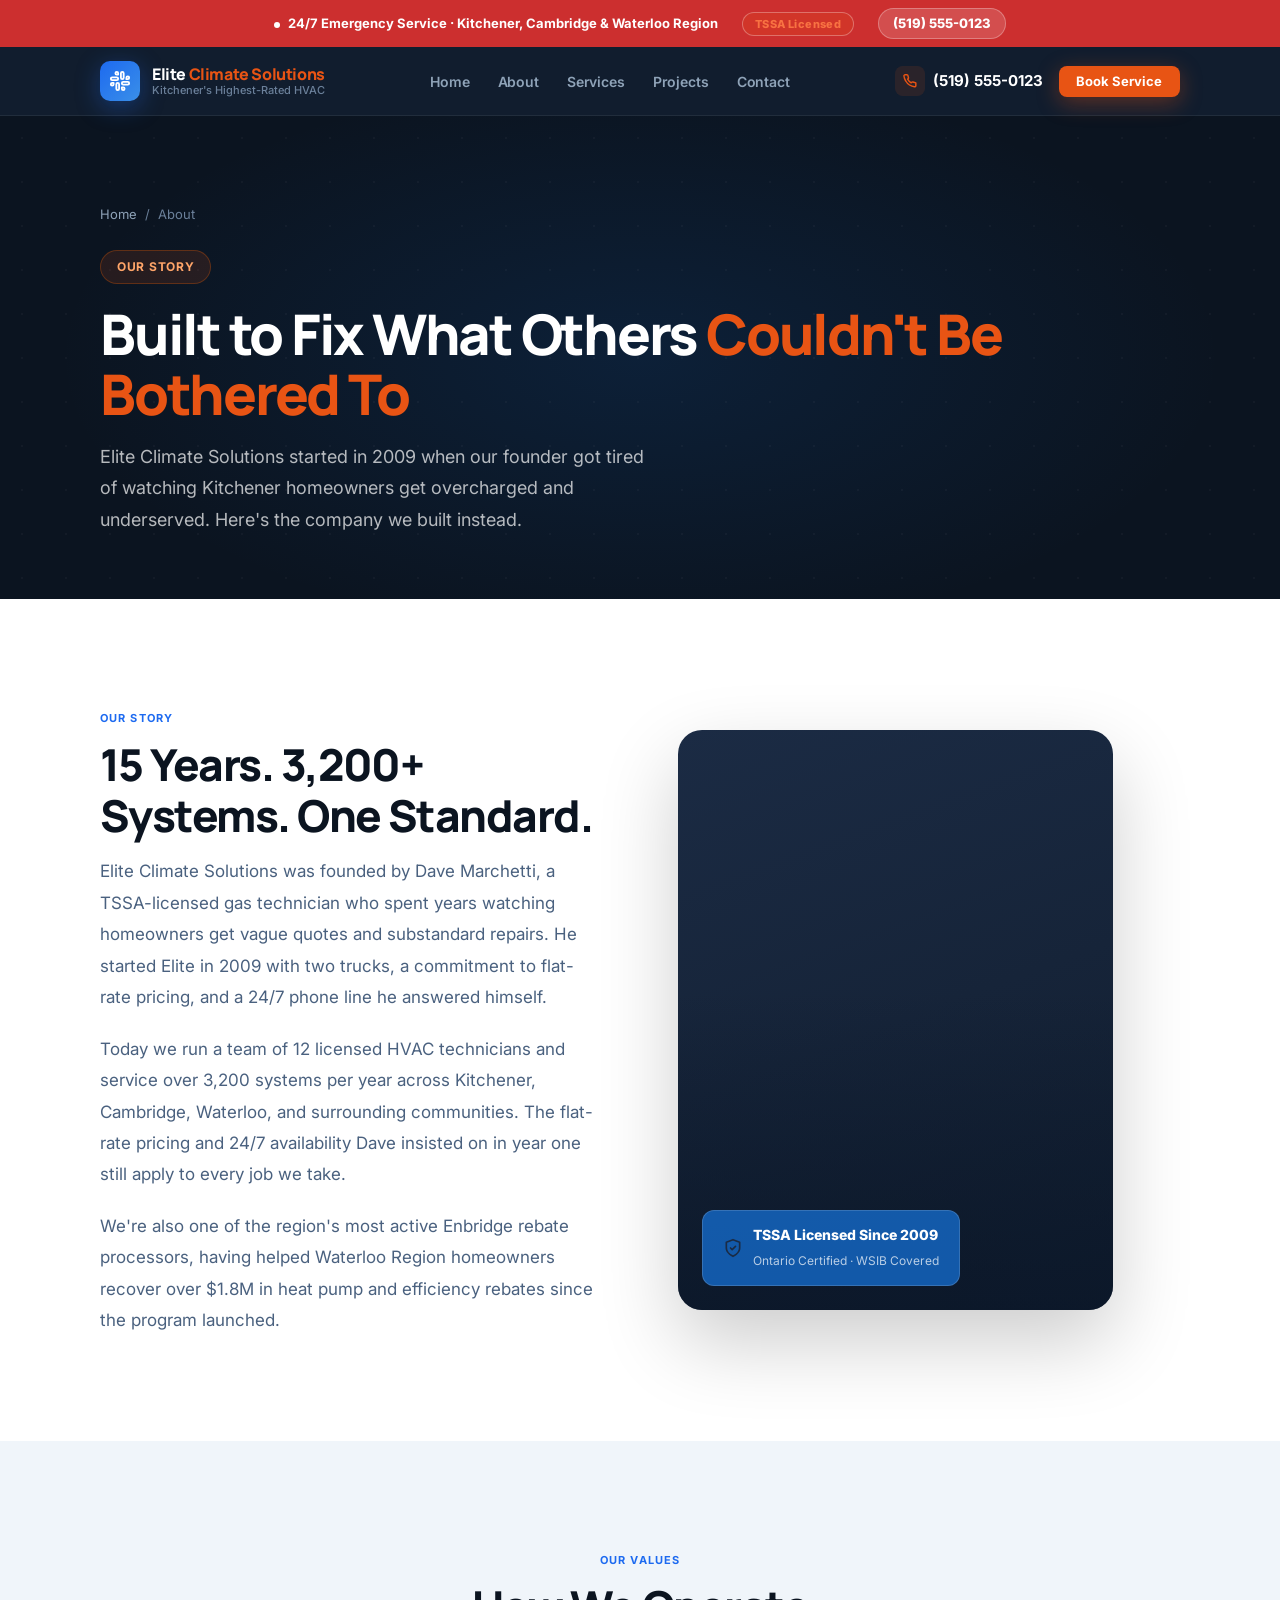
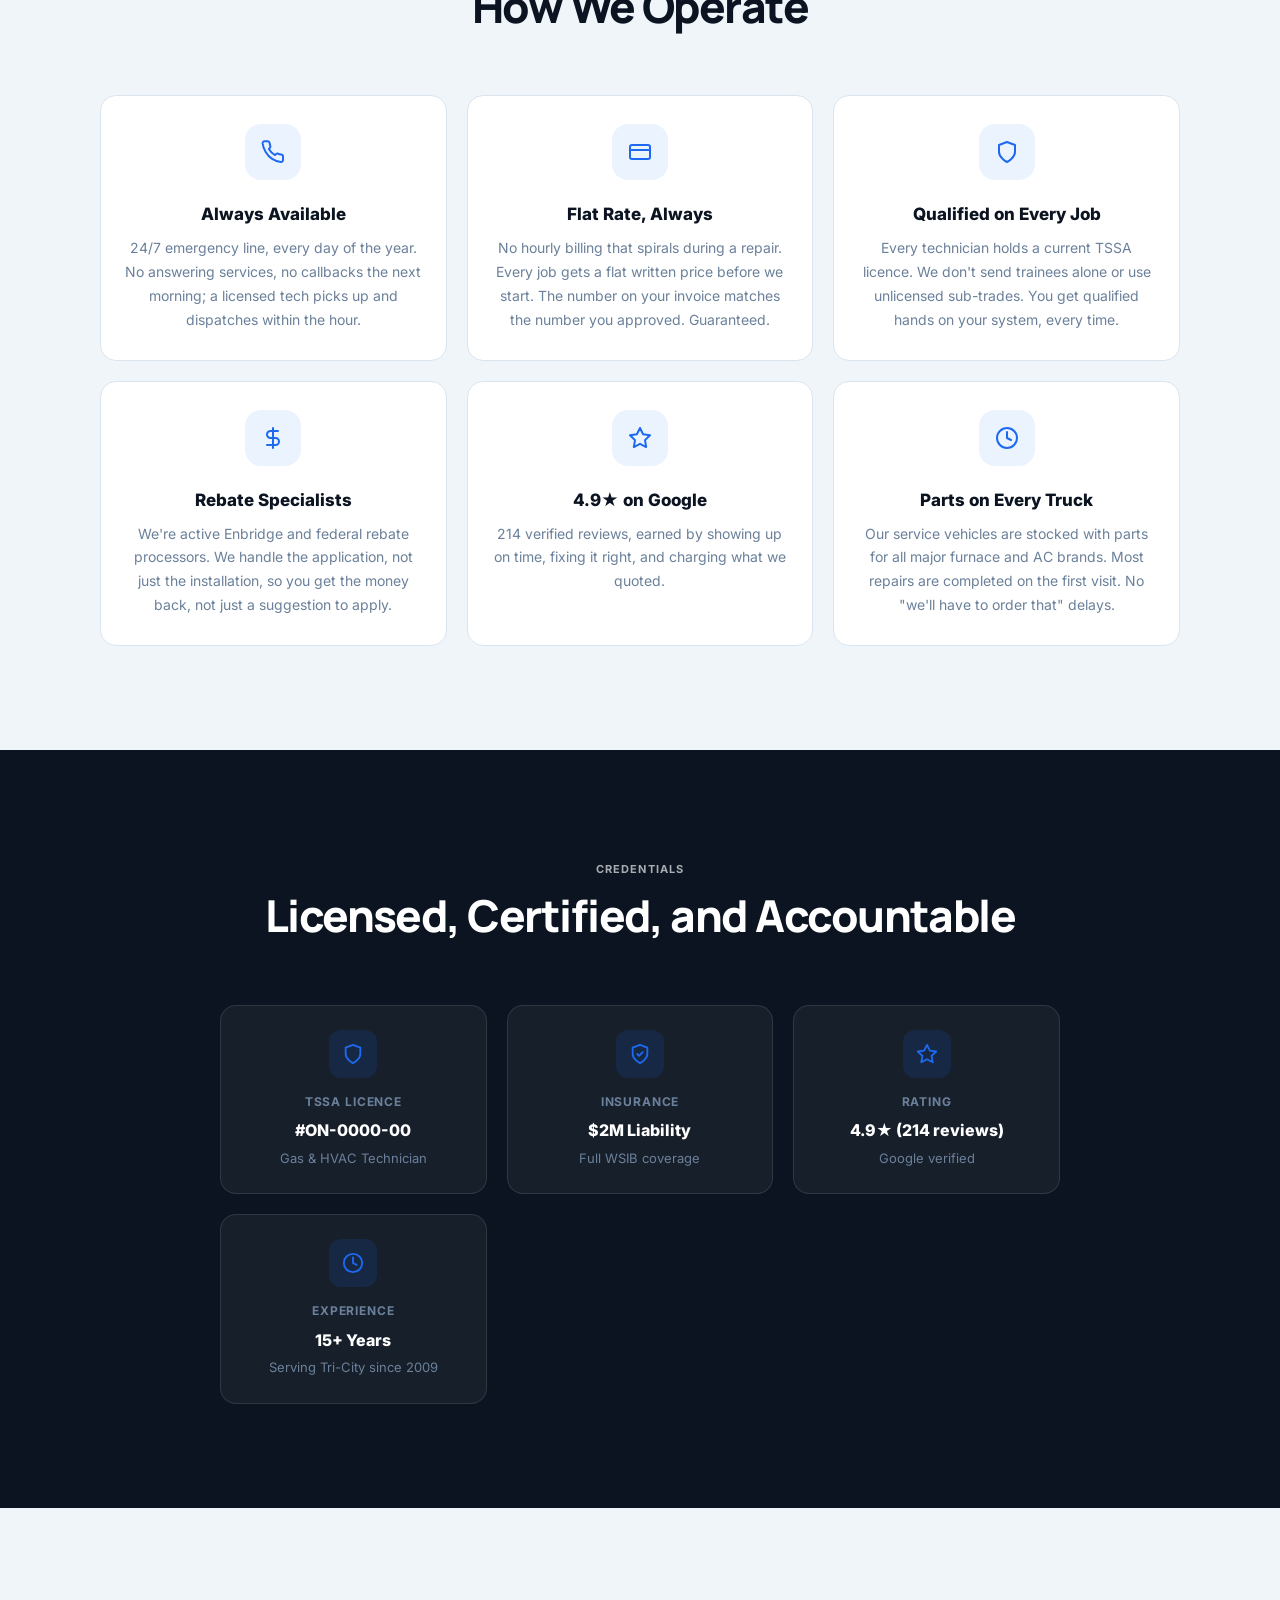
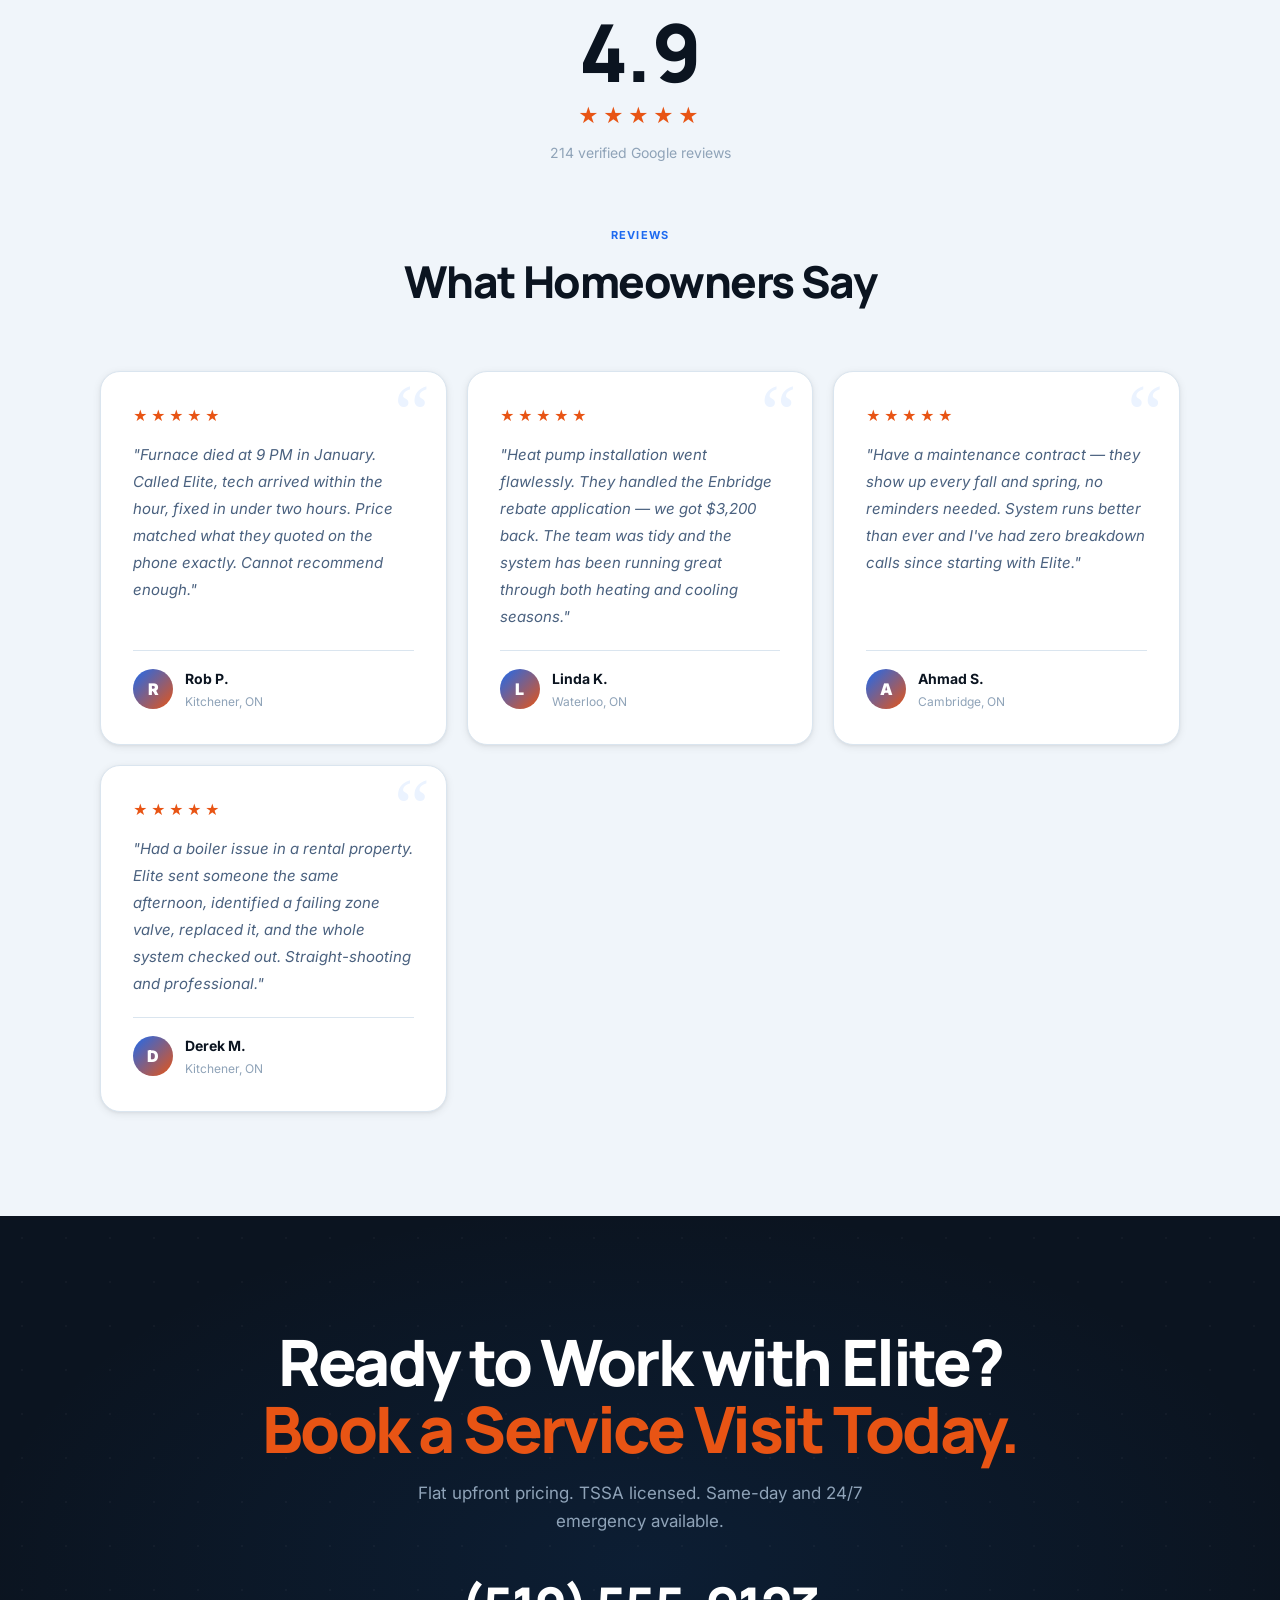
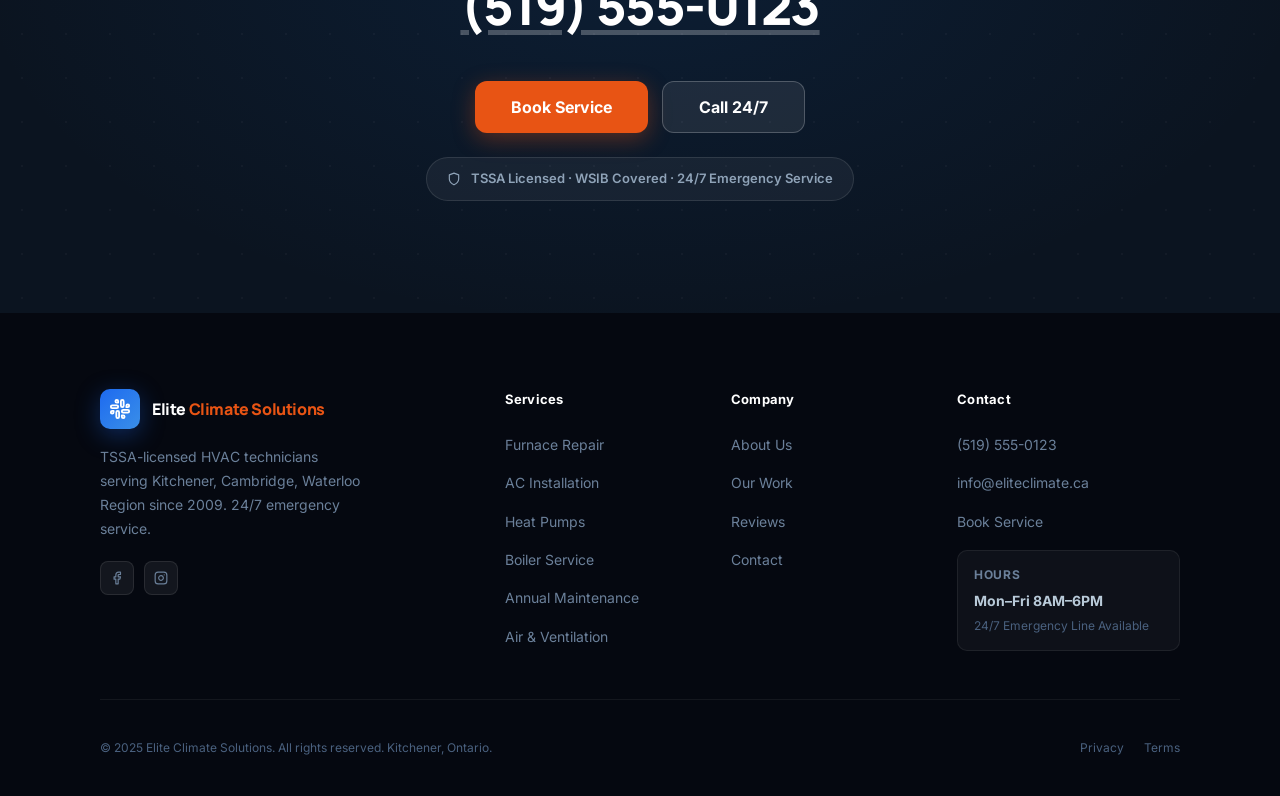
==== commit 8ff70bb8: "content: reduce em dashes, remove cross-page duplicates" ====
--- a/about/index.html
+++ b/about/index.html
@@ -11,7 +11,7 @@
 </head>
 <body>
   <a href="#main" class="skip-link">Skip to main content</a>
-  <div class="topbar"><span><span class="topbar__dot"></span><strong>24/7 Emergency Service — Kitchener, Cambridge &amp; Waterloo Region</strong></span><span class="topbar__pill" style="background:rgba(232,84,20,.18);color:#f87242;">TSSA Licensed</span><a href="tel:5195550123" class="topbar__link">(519) 555-0123</a></div>
+  <div class="topbar"><span><span class="topbar__dot"></span><strong>24/7 Emergency Service · Kitchener, Cambridge &amp; Waterloo Region</strong></span><span class="topbar__pill" style="background:rgba(232,84,20,.18);color:#f87242;">TSSA Licensed</span><a href="tel:5195550123" class="topbar__link">(519) 555-0123</a></div>
   <header class="header" id="header"><div class="container header__inner">
     <a href="../" class="logo"><div class="logo__mark"><svg width="22" height="22" viewBox="0 0 24 24" fill="none" stroke="currentColor" stroke-width="2" stroke-linecap="round" stroke-linejoin="round"><path d="M14.5 10c-.83 0-1.5-.67-1.5-1.5v-5c0-.83.67-1.5 1.5-1.5s1.5.67 1.5 1.5v5c0 .83-.67 1.5-1.5 1.5z"/><path d="M20.5 10H19V8.5c0-.83.67-1.5 1.5-1.5s1.5.67 1.5 1.5-.67 1.5-1.5 1.5z"/><path d="M9.5 14c.83 0 1.5.67 1.5 1.5v5c0 .83-.67 1.5-1.5 1.5S8 21.33 8 20.5v-5c0-.83.67-1.5 1.5-1.5z"/><path d="M3.5 14H5v1.5c0 .83-.67 1.5-1.5 1.5S2 16.33 2 15.5 2.67 14 3.5 14z"/><path d="M14 14.5c0-.83.67-1.5 1.5-1.5h5c.83 0 1.5.67 1.5 1.5s-.67 1.5-1.5 1.5h-5c-.83 0-1.5-.67-1.5-1.5z"/><path d="M15.5 19H14v1.5c0 .83.67 1.5 1.5 1.5s1.5-.67 1.5-1.5-.67-1.5-1.5-1.5z"/><path d="M10 9.5C10 8.67 9.33 8 8.5 8h-5C2.67 8 2 8.67 2 9.5S2.67 11 3.5 11h5c.83 0 1.5-.67 1.5-1.5z"/><path d="M8.5 5H10V3.5C10 2.67 9.33 2 8.5 2S7 2.67 7 3.5 7.67 5 8.5 5z"/></svg></div><div class="logo__text"><div class="logo__name">Elite <span>Climate Solutions</span></div><div class="logo__tagline">Kitchener's Highest-Rated HVAC</div></div></a>
     <nav class="nav" id="nav"><ul class="nav__list" role="list"><li><a href="../" class="nav__link">Home</a></li><li><a href="../about/" class="nav__link">About</a></li><li><a href="../services/" class="nav__link">Services</a></li><li><a href="../projects/" class="nav__link">Projects</a></li><li><a href="../contact/" class="nav__link">Contact</a></li></ul><a href="../contact/" class="nav__mobile-cta">Book Service</a></nav>
@@ -34,7 +34,7 @@
           <h2 class="section-heading">15 Years. 3,200+ Systems. One Standard.</h2>
           <p style="font-size:1.0625rem;color:var(--ink-500);line-height:1.85;margin-bottom:1.25rem;">Elite Climate Solutions was founded by Dave Marchetti, a TSSA-licensed gas technician who spent years watching homeowners get vague quotes and substandard repairs. He started Elite in 2009 with two trucks, a commitment to flat-rate pricing, and a 24/7 phone line he answered himself.</p>
           <p style="font-size:1.0625rem;color:var(--ink-500);line-height:1.85;margin-bottom:1.25rem;">Today we run a team of 12 licensed HVAC technicians and service over 3,200 systems per year across Kitchener, Cambridge, Waterloo, and surrounding communities. The flat-rate pricing and 24/7 availability Dave insisted on in year one still apply to every job we take.</p>
-          <p style="font-size:1.0625rem;color:var(--ink-500);line-height:1.85;">We're also one of the region's most active Enbridge rebate processors — we've helped Waterloo Region homeowners recover over $1.8M in heat pump and efficiency rebates since the program launched.</p>
+          <p style="font-size:1.0625rem;color:var(--ink-500);line-height:1.85;">We're also one of the region's most active Enbridge rebate processors, having helped Waterloo Region homeowners recover over $1.8M in heat pump and efficiency rebates since the program launched.</p>
         </div>
         <div class="why-img sr">
           <img src="https://images.unsplash.com/photo-1635048424329-a9bfb146d7aa?auto=format&fit=crop&w=700&q=80" alt="Elite Climate Solutions technician" loading="lazy" onerror="this.style.display='none'" />
@@ -47,12 +47,12 @@
     <section class="section section--light"><div class="container">
       <div class="section-header sr"><div class="eyebrow">Our Values</div><h2 class="section-heading">How We Operate</h2></div>
       <div class="values-grid" role="list">
-        <div class="val-card sr d1" role="listitem"><div class="val-card__ico"><svg width="24" height="24" viewBox="0 0 24 24" fill="none" stroke="currentColor" stroke-width="2" stroke-linecap="round" stroke-linejoin="round"><path d="M22 16.92v3a2 2 0 0 1-2.18 2 19.79 19.79 0 0 1-8.63-3.07A19.5 19.5 0 0 1 4.69 12 19.79 19.79 0 0 1 1.61 3.44 2 2 0 0 1 3.6 1.27h3a2 2 0 0 1 2 1.72c.127.96.361 1.9.7 2.81a2 2 0 0 1-.45 2.11L7.91 8.94a16 16 0 0 0 6.16 6.16l.94-.94a2 2 0 0 1 2.11-.45c.907.339 1.85.573 2.81.7A2 2 0 0 1 22 16.92z"/></svg></div><h3>Always Available</h3><p>24/7 emergency line, every day of the year. No answering services, no callbacks the next morning — a licensed tech picks up and dispatches within the hour.</p></div>
-        <div class="val-card sr d2" role="listitem"><div class="val-card__ico"><svg width="24" height="24" viewBox="0 0 24 24" fill="none" stroke="currentColor" stroke-width="2" stroke-linecap="round" stroke-linejoin="round"><rect x="2" y="5" width="20" height="14" rx="2"/><line x1="2" y1="10" x2="22" y2="10"/></svg></div><h3>Flat Rate, Always</h3><p>No hourly billing that spirals during a repair. Every job gets a flat written price before we start. The number on your invoice matches the number you approved — guaranteed.</p></div>
+        <div class="val-card sr d1" role="listitem"><div class="val-card__ico"><svg width="24" height="24" viewBox="0 0 24 24" fill="none" stroke="currentColor" stroke-width="2" stroke-linecap="round" stroke-linejoin="round"><path d="M22 16.92v3a2 2 0 0 1-2.18 2 19.79 19.79 0 0 1-8.63-3.07A19.5 19.5 0 0 1 4.69 12 19.79 19.79 0 0 1 1.61 3.44 2 2 0 0 1 3.6 1.27h3a2 2 0 0 1 2 1.72c.127.96.361 1.9.7 2.81a2 2 0 0 1-.45 2.11L7.91 8.94a16 16 0 0 0 6.16 6.16l.94-.94a2 2 0 0 1 2.11-.45c.907.339 1.85.573 2.81.7A2 2 0 0 1 22 16.92z"/></svg></div><h3>Always Available</h3><p>24/7 emergency line, every day of the year. No answering services, no callbacks the next morning; a licensed tech picks up and dispatches within the hour.</p></div>
+        <div class="val-card sr d2" role="listitem"><div class="val-card__ico"><svg width="24" height="24" viewBox="0 0 24 24" fill="none" stroke="currentColor" stroke-width="2" stroke-linecap="round" stroke-linejoin="round"><rect x="2" y="5" width="20" height="14" rx="2"/><line x1="2" y1="10" x2="22" y2="10"/></svg></div><h3>Flat Rate, Always</h3><p>No hourly billing that spirals during a repair. Every job gets a flat written price before we start. The number on your invoice matches the number you approved. Guaranteed.</p></div>
         <div class="val-card sr d3" role="listitem"><div class="val-card__ico"><svg width="24" height="24" viewBox="0 0 24 24" fill="none" stroke="currentColor" stroke-width="2" stroke-linecap="round" stroke-linejoin="round"><path d="M12 22s8-4 8-10V5l-8-3-8 3v7c0 6 8 10 8 10z"/></svg></div><h3>Qualified on Every Job</h3><p>Every technician holds a current TSSA licence. We don't send trainees alone or use unlicensed sub-trades. You get qualified hands on your system, every time.</p></div>
-        <div class="val-card sr d1" role="listitem"><div class="val-card__ico"><svg width="24" height="24" viewBox="0 0 24 24" fill="none" stroke="currentColor" stroke-width="2" stroke-linecap="round" stroke-linejoin="round"><path d="M12 2v20M17 5H9.5a3.5 3.5 0 0 0 0 7h5a3.5 3.5 0 0 1 0 7H6"/></svg></div><h3>Rebate Specialists</h3><p>We're active Enbridge and federal rebate processors. We handle the application, not just the installation — so you get the money back, not just a suggestion to apply.</p></div>
-        <div class="val-card sr d2" role="listitem"><div class="val-card__ico"><svg width="24" height="24" viewBox="0 0 24 24" fill="none" stroke="currentColor" stroke-width="2" stroke-linecap="round" stroke-linejoin="round"><polygon points="12 2 15.09 8.26 22 9.27 17 14.14 18.18 21.02 12 17.77 5.82 21.02 7 14.14 2 9.27 8.91 8.26 12 2"/></svg></div><h3>4.9&#9733; on Google</h3><p>214 verified reviews — not accumulated over 15 years of average service, but earned by showing up on time, fixing it right, and charging what we quoted.</p></div>
-        <div class="val-card sr d3" role="listitem"><div class="val-card__ico"><svg width="24" height="24" viewBox="0 0 24 24" fill="none" stroke="currentColor" stroke-width="2" stroke-linecap="round" stroke-linejoin="round"><circle cx="12" cy="12" r="10"/><polyline points="12 6 12 12 16 14"/></svg></div><h3>Parts on Every Truck</h3><p>Our service vehicles are stocked with parts for all major furnace and AC brands. Most repairs are completed on the first visit — no "we'll have to order that" delays.</p></div>
+        <div class="val-card sr d1" role="listitem"><div class="val-card__ico"><svg width="24" height="24" viewBox="0 0 24 24" fill="none" stroke="currentColor" stroke-width="2" stroke-linecap="round" stroke-linejoin="round"><path d="M12 2v20M17 5H9.5a3.5 3.5 0 0 0 0 7h5a3.5 3.5 0 0 1 0 7H6"/></svg></div><h3>Rebate Specialists</h3><p>We're active Enbridge and federal rebate processors. We handle the application, not just the installation, so you get the money back, not just a suggestion to apply.</p></div>
+        <div class="val-card sr d2" role="listitem"><div class="val-card__ico"><svg width="24" height="24" viewBox="0 0 24 24" fill="none" stroke="currentColor" stroke-width="2" stroke-linecap="round" stroke-linejoin="round"><polygon points="12 2 15.09 8.26 22 9.27 17 14.14 18.18 21.02 12 17.77 5.82 21.02 7 14.14 2 9.27 8.91 8.26 12 2"/></svg></div><h3>4.9&#9733; on Google</h3><p>214 verified reviews, earned by showing up on time, fixing it right, and charging what we quoted.</p></div>
+        <div class="val-card sr d3" role="listitem"><div class="val-card__ico"><svg width="24" height="24" viewBox="0 0 24 24" fill="none" stroke="currentColor" stroke-width="2" stroke-linecap="round" stroke-linejoin="round"><circle cx="12" cy="12" r="10"/><polyline points="12 6 12 12 16 14"/></svg></div><h3>Parts on Every Truck</h3><p>Our service vehicles are stocked with parts for all major furnace and AC brands. Most repairs are completed on the first visit. No "we'll have to order that" delays.</p></div>
       </div>
     </div></section>
 
--- a/styles.css
+++ b/styles.css
@@ -1086,7 +1086,7 @@
 .emrg-panel span { font-size: .875rem; color: rgba(255,255,255,.8); }
 
 /* ── CONTACT FORM ────────────────────────────────────────── */
-.contact-layout {
+.contact-layout, .contact-grid {
   display: grid;
   grid-template-columns: 1fr 1fr;
   gap: clamp(2.5rem, 6vw, 5rem);
@@ -1170,6 +1170,78 @@
 .contact-info-item__val a { color: var(--ink-900); transition: color .15s; }
 .contact-info-item__val a:hover { color: var(--p); }
 
+/* -- CONTACT CARD (alias for contact-info-item) ----------- */
+.contact-card {
+  display: flex;
+  align-items: center;
+  gap: .75rem;
+  padding: 1rem 1.25rem;
+  background: var(--ink-050);
+  border: 1px solid var(--ink-100);
+  border-radius: var(--r-12);
+  margin-bottom: .875rem;
+}
+.contact-card__icon {
+  width: 40px; height: 40px;
+  flex-shrink: 0;
+  background: var(--p-lt);
+  border-radius: var(--r-8);
+  display: flex;
+  align-items: center;
+  justify-content: center;
+  color: var(--p);
+}
+.contact-card__label {
+  font-size: .75rem;
+  font-weight: 700;
+  color: var(--ink-300);
+  text-transform: uppercase;
+  letter-spacing: .06em;
+  margin-bottom: 2px;
+}
+.contact-card__val { font-size: .9375rem; font-weight: 700; color: var(--ink-900); }
+.contact-card__val a { color: var(--ink-900); transition: color .15s; }
+.contact-card__val a:hover { color: var(--p); }
+
+/* -- CONTACT FORM card wrapper ----------------------------- */
+.contact-form {
+  background: var(--ink-000);
+  border: 1px solid var(--ink-100);
+  border-radius: var(--r-20);
+  padding: clamp(1.5rem, 4vw, 2.25rem);
+  box-shadow: var(--sh-lg);
+}
+
+/* -- Contact form generic input/select/textarea styling ---- */
+.contact-form input[type="text"],
+.contact-form input[type="email"],
+.contact-form input[type="tel"],
+.contact-form input[type="number"],
+.contact-form select,
+.contact-form textarea {
+  width: 100%;
+  padding: .75rem 1rem;
+  border: 1.5px solid var(--ink-100);
+  border-radius: var(--r-10);
+  font-size: .9375rem;
+  font-family: inherit;
+  color: var(--ink-900);
+  background: var(--ink-000);
+  transition: border-color .2s, box-shadow .2s;
+  outline: none;
+}
+.contact-form input:focus,
+.contact-form select:focus,
+.contact-form textarea:focus {
+  border-color: var(--p);
+  box-shadow: 0 0 0 3px var(--p-gl);
+}
+.contact-form input::placeholder,
+.contact-form textarea::placeholder {
+  color: var(--ink-300);
+}
+.contact-form textarea { resize: vertical; min-height: 100px; }
+
 /* ── SERVICES (detail page) ──────────────────────────────── */
 .svc-detail {
   display: grid;
@@ -1315,7 +1387,7 @@
   display: none;
   position: fixed;
   bottom: 0; left: 0; right: 0;
-  z-index: 600;
+  z-index: 999;
   background: rgba(10,22,40,.97);
   backdrop-filter: blur(14px);
   border-top: 1px solid rgba(255,255,255,.08);
@@ -1345,12 +1417,13 @@
   .why-img  { aspect-ratio: 4/3; max-height: 360px; }
   .rev-grid { grid-template-columns: 1fr; }
   .stats-grid { grid-template-columns: repeat(2, 1fr); }
-  .contact-layout { grid-template-columns: 1fr; }
+  .contact-layout, .contact-grid { grid-template-columns: 1fr; }
   .proj-block { grid-template-columns: 1fr; }
   .proj-block.rev { direction: ltr; }
   .svc-detail { grid-template-columns: 1fr; }
   .nav__list { display: none; }
   .header__right .btn { display: none; }
+  .header__right { display: none; }
   .nav-toggle { display: flex; }
   .mob-bar { display: flex; }
   body { padding-bottom: max(64px, calc(64px + env(safe-area-inset-bottom, 0px))); }
@@ -1358,26 +1431,27 @@
   .guar-block__side { width: 100%; padding: 1.5rem; }
   .guar-block__main { grid-template-columns: 1fr; }
   .footer__grid { grid-template-columns: 1fr 1fr; }
-  /* Mobile nav drawer */
+  /* Mobile nav drawer — full viewport, header stays on top (z-400 > z-300) */
   .nav {
     position: fixed;
-    inset: var(--hdr-h) 0 0 0;
+    inset: 0 0 0 0;
     background: var(--ink-950);
     flex-direction: column;
-    justify-content: flex-start;
-    padding: 2rem var(--pad);
+    justify-content: center;
+    align-items: center;
+    padding: calc(var(--hdr-h) + 64px) var(--pad) 2rem; /* 64px fallback covers topbar; JS overrides precisely */
     transform: translateX(100%);
     transition: transform .38s var(--ease);
     z-index: 300;
-    overflow-y: auto;
+    overflow-y: hidden;
   }
   .nav.open { transform: translateX(0); }
-  .nav__list { flex-direction: column; align-items: flex-start; gap: 0; width: 100%; display: flex; }
-  .nav__link { display: block; padding: 1rem 0; font-size: 1.125rem; color: var(--ink-200); border-bottom: 1px solid rgba(255,255,255,.06); width: 100%; }
+  .nav.open .nav__list { flex-direction: column; align-items: center; gap: 0; width: 100%; display: flex; }
+  .nav__link { display: block; padding: 0.6rem 0; font-size: 1rem; color: var(--ink-200); border-bottom: 1px solid rgba(255,255,255,.06); width: 100%; text-align: center; }
   .nav__link::after { display: none; }
   .nav__mobile-cta {
     display: block;
-    margin-top: 1.5rem;
+    margin-top: 0.875rem;
     width: 100%;
     text-align: center;
     background: var(--a);
@@ -1399,3 +1473,131 @@
   .values-grid { grid-template-columns: 1fr; }
   .emrg-panel { flex-direction: column; text-align: center; }
 }
+
+/* -- Contact form generic input/select/textarea styling ---- */
+.contact-form input[type="text"],
+.contact-form input[type="email"],
+.contact-form input[type="tel"],
+.contact-form input[type="number"],
+.contact-form select,
+.contact-form textarea {
+  width: 100%;
+  padding: .75rem 1rem;
+  border: 1.5px solid var(--ink-100);
+  border-radius: var(--r-10);
+  font-size: .9375rem;
+  font-family: inherit;
+  color: var(--ink-900);
+  background: var(--ink-000);
+  transition: border-color .2s, box-shadow .2s;
+  outline: none;
+}
+.contact-form input:focus,
+.contact-form select:focus,
+.contact-form textarea:focus {
+  border-color: var(--p);
+  box-shadow: 0 0 0 3px var(--p-gl);
+}
+.contact-form input::placeholder,
+.contact-form textarea::placeholder {
+  color: var(--ink-300);
+}
+.contact-form textarea { resize: vertical; min-height: 100px; }
+
+.contact-form label,
+.form-group label {
+  display: block;
+  font-size: .8125rem;
+  font-weight: 700;
+  color: var(--ink-600);
+  margin-bottom: .375rem;
+}
+
+/* -- PROJECT CARDS ----------------------------------------- */
+.proj-cards {
+  display: grid;
+  grid-template-columns: repeat(3, 1fr);
+  gap: 1.5rem;
+}
+.proj-card {
+  background: var(--ink-000);
+  border: 1px solid var(--ink-100);
+  border-radius: var(--r-20);
+  overflow: hidden;
+  box-shadow: var(--sh-sm);
+  transition: box-shadow .25s, transform .25s;
+  display: flex;
+  flex-direction: column;
+}
+.proj-card:hover {
+  box-shadow: var(--sh-lg);
+  transform: translateY(-4px);
+}
+.proj-card__img {
+  position: relative;
+  overflow: hidden;
+  aspect-ratio: 16/10;
+  background: var(--ink-100);
+}
+.proj-card__img img {
+  width: 100%;
+  height: 100%;
+  object-fit: cover;
+  transition: transform .55s var(--ease);
+}
+.proj-card:hover .proj-card__img img { transform: scale(1.06); }
+.proj-card__body {
+  padding: 1.5rem;
+  display: flex;
+  flex-direction: column;
+  flex: 1;
+}
+.proj-card__tag {
+  display: inline-block;
+  font-size: .6875rem;
+  font-weight: 700;
+  color: var(--p);
+  background: var(--p-lt);
+  border-radius: var(--r-f);
+  padding: .25rem .75rem;
+  margin-bottom: .875rem;
+  letter-spacing: .05em;
+  text-transform: uppercase;
+}
+.proj-card__body h3 {
+  font-family: var(--fd);
+  font-size: 1.0625rem;
+  font-weight: 800;
+  color: var(--ink-900);
+  margin-bottom: .625rem;
+  line-height: 1.3;
+}
+.proj-card__body p {
+  font-size: .9375rem;
+  color: var(--ink-500);
+  line-height: 1.7;
+  margin-bottom: 1rem;
+  flex: 1;
+}
+.proj-card__stats {
+  display: flex;
+  flex-wrap: wrap;
+  gap: .5rem;
+  margin-top: auto;
+}
+.proj-card__stats span {
+  font-size: .75rem;
+  font-weight: 700;
+  color: var(--ink-600);
+  background: var(--ink-050);
+  border: 1px solid var(--ink-100);
+  border-radius: var(--r-6);
+  padding: .25rem .625rem;
+}
+
+@media (max-width: 1080px) {
+  .proj-cards { grid-template-columns: repeat(2, 1fr); }
+}
+@media (max-width: 600px) {
+  .proj-cards { grid-template-columns: 1fr; }
+}
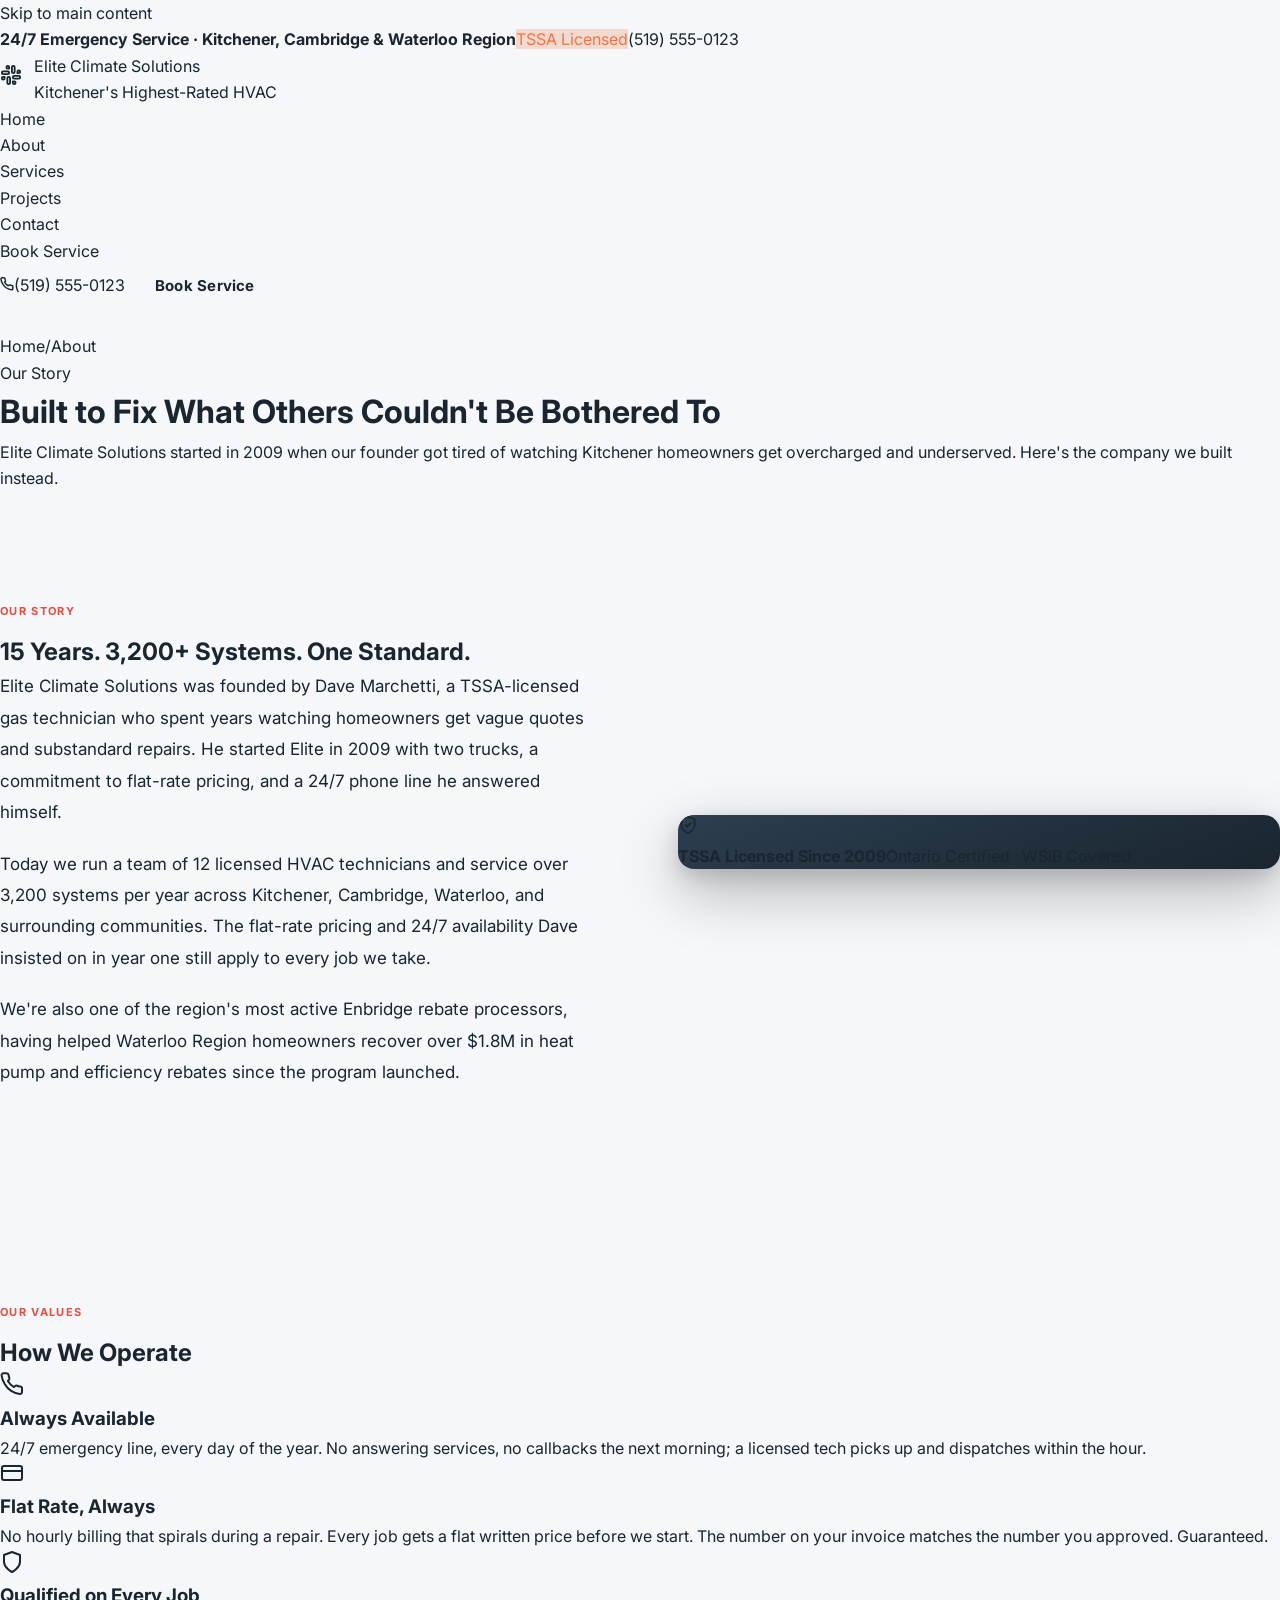
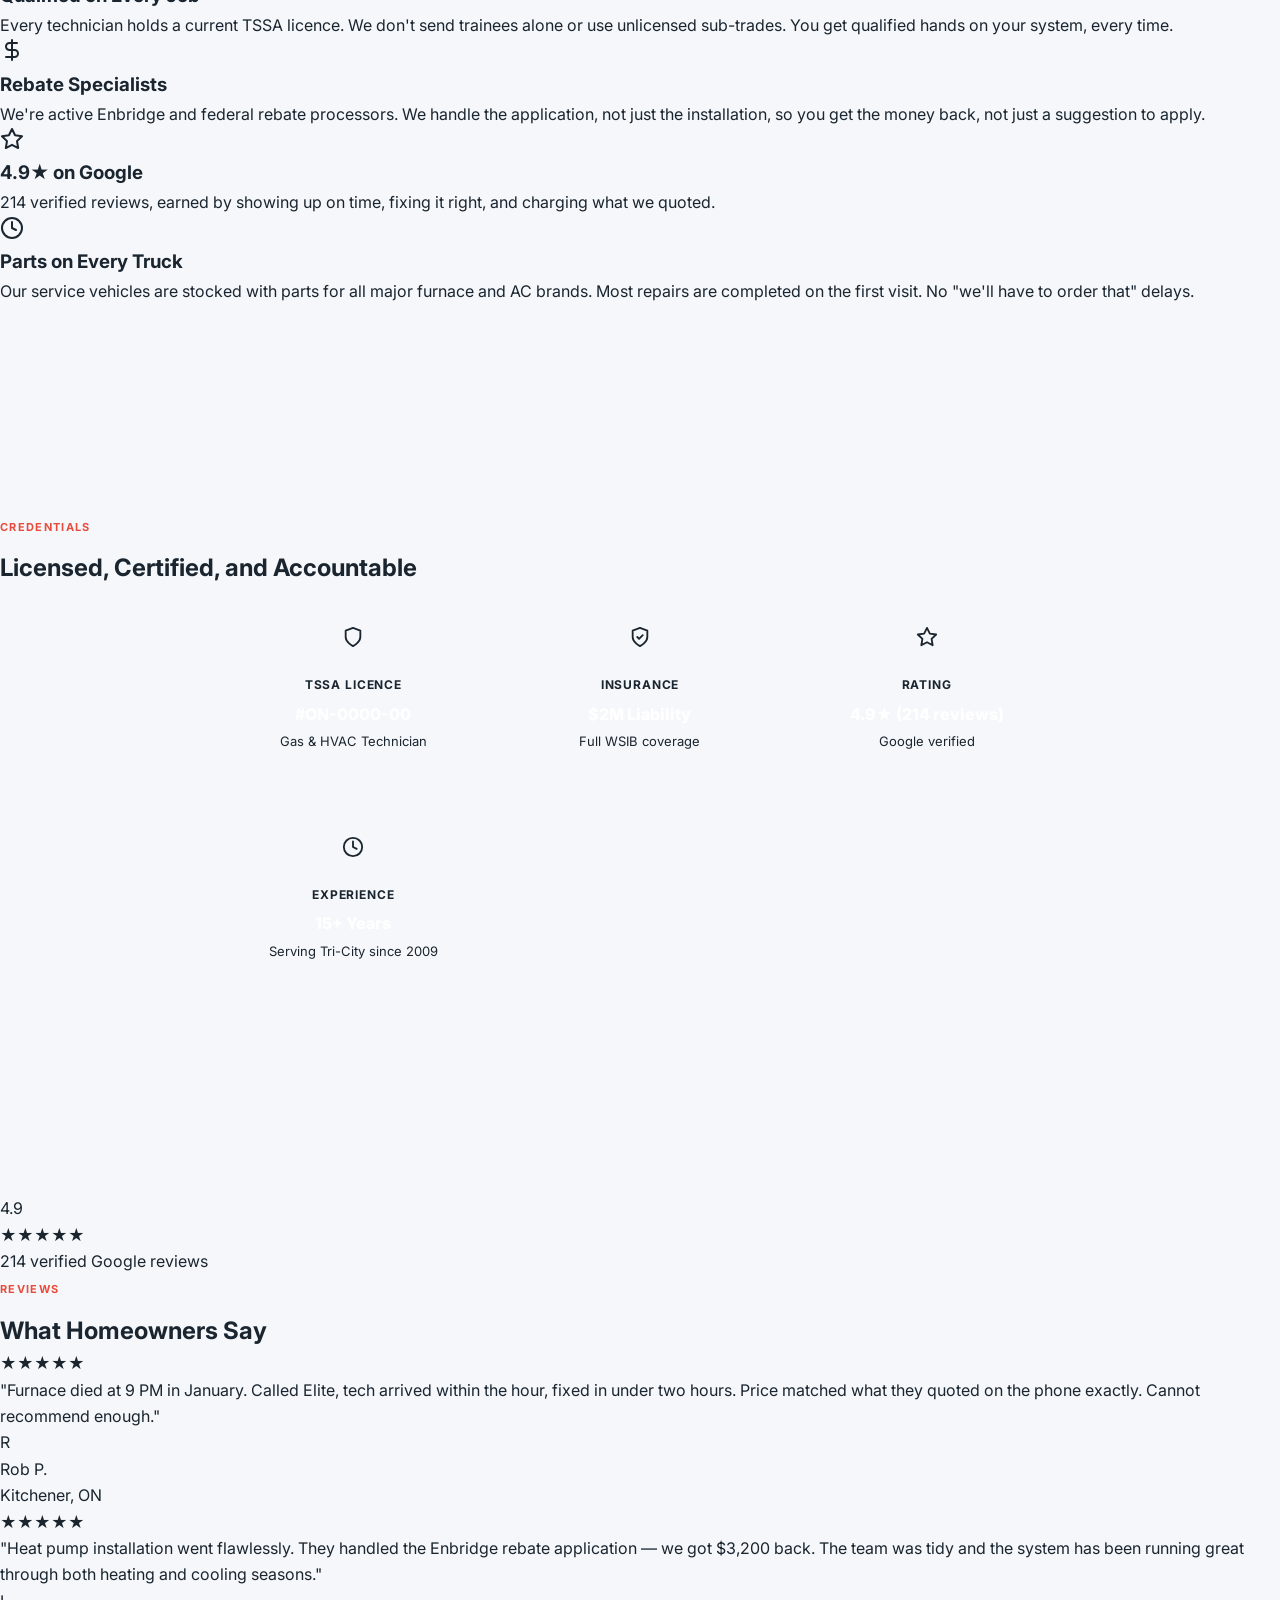
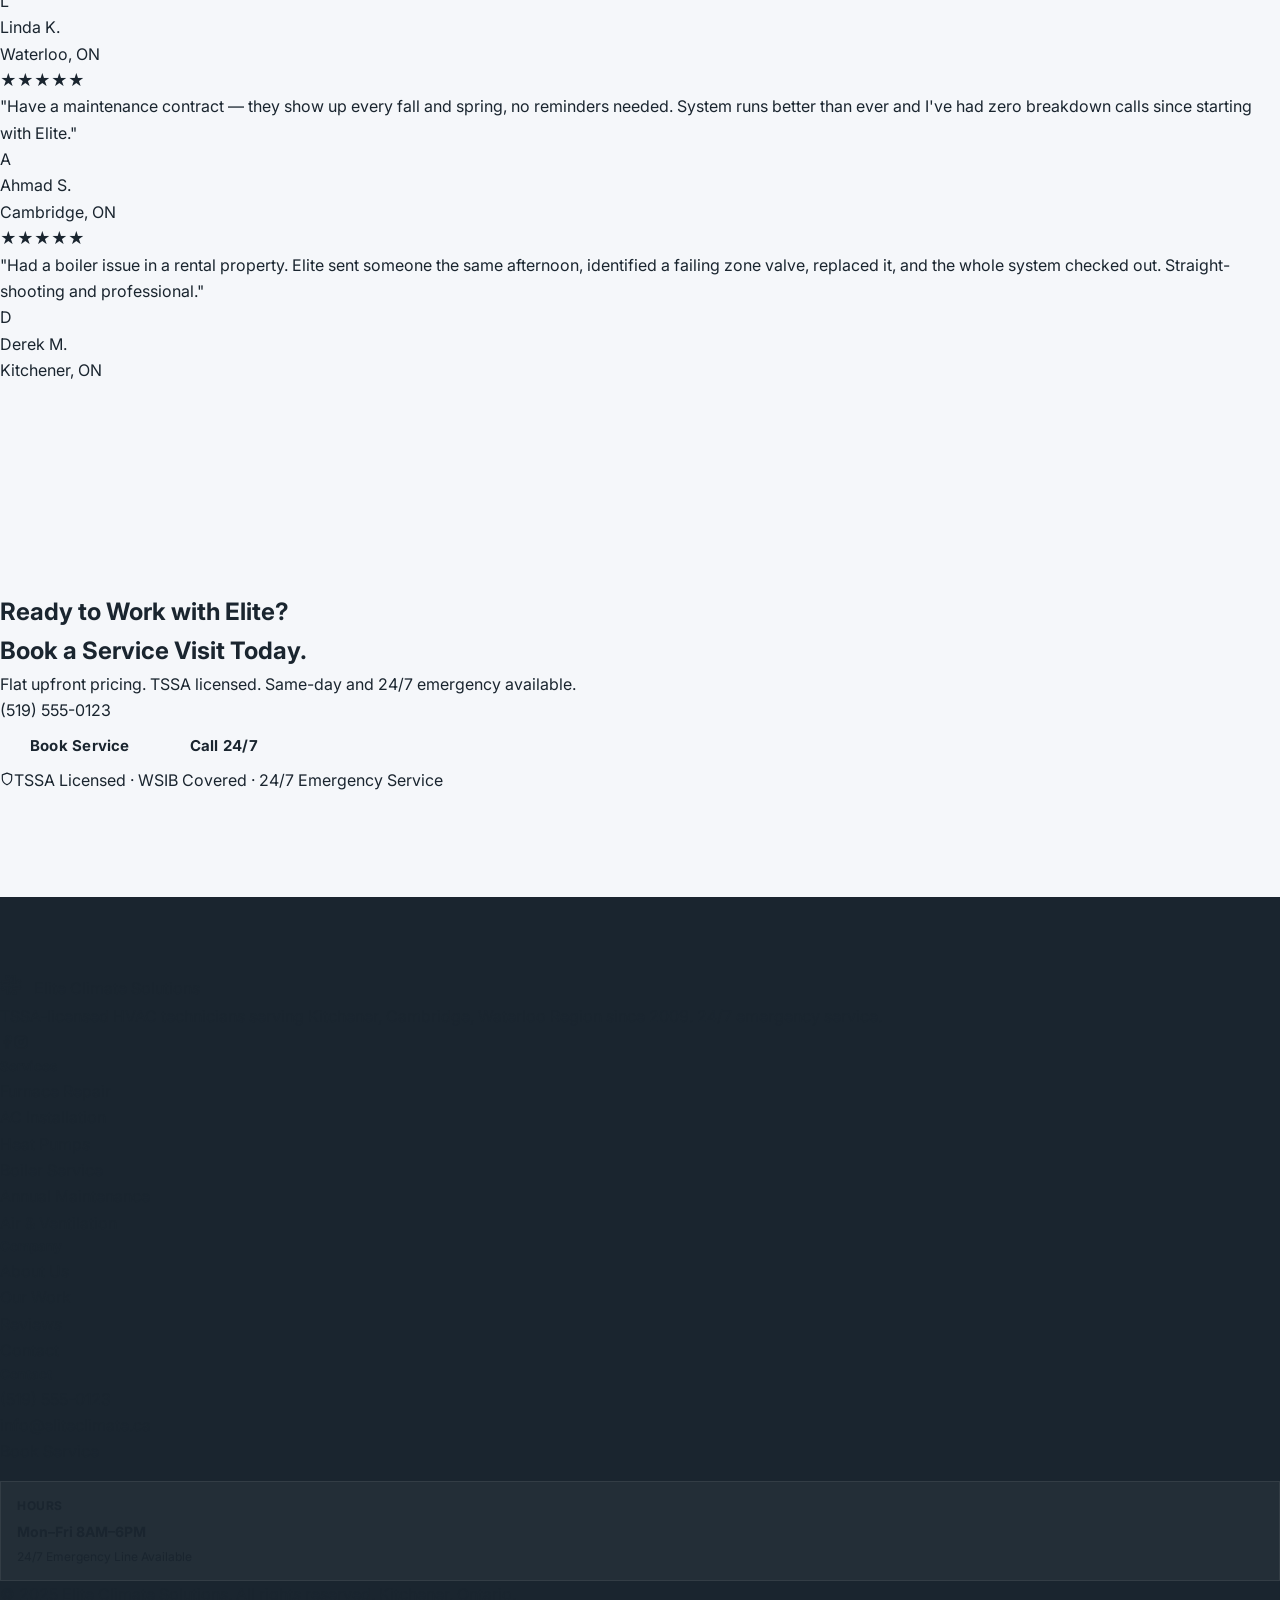
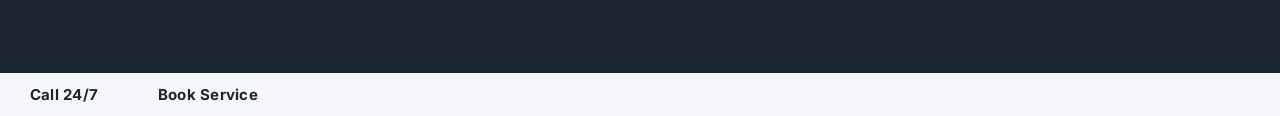
==== commit febb5c77: "fix: nav QA — replace href=/ with href=./ on root page; fix broken anchor IDs in about footer (#heat" ====
--- a/about/index.html
+++ b/about/index.html
@@ -88,7 +88,7 @@
   <footer class="footer"><div class="container">
     <div class="footer__grid">
       <div class="footer__brand"><a href="../" class="logo"><div class="logo__mark"><svg width="22" height="22" viewBox="0 0 24 24" fill="none" stroke="currentColor" stroke-width="2" stroke-linecap="round" stroke-linejoin="round"><path d="M14.5 10c-.83 0-1.5-.67-1.5-1.5v-5c0-.83.67-1.5 1.5-1.5s1.5.67 1.5 1.5v5c0 .83-.67 1.5-1.5 1.5z"/><path d="M20.5 10H19V8.5c0-.83.67-1.5 1.5-1.5s1.5.67 1.5 1.5-.67 1.5-1.5 1.5z"/><path d="M9.5 14c.83 0 1.5.67 1.5 1.5v5c0 .83-.67 1.5-1.5 1.5S8 21.33 8 20.5v-5c0-.83.67-1.5 1.5-1.5z"/><path d="M3.5 14H5v1.5c0 .83-.67 1.5-1.5 1.5S2 16.33 2 15.5 2.67 14 3.5 14z"/><path d="M14 14.5c0-.83.67-1.5 1.5-1.5h5c.83 0 1.5.67 1.5 1.5s-.67 1.5-1.5 1.5h-5c-.83 0-1.5-.67-1.5-1.5z"/><path d="M15.5 19H14v1.5c0 .83.67 1.5 1.5 1.5s1.5-.67 1.5-1.5-.67-1.5-1.5-1.5z"/><path d="M10 9.5C10 8.67 9.33 8 8.5 8h-5C2.67 8 2 8.67 2 9.5S2.67 11 3.5 11h5c.83 0 1.5-.67 1.5-1.5z"/><path d="M8.5 5H10V3.5C10 2.67 9.33 2 8.5 2S7 2.67 7 3.5 7.67 5 8.5 5z"/></svg></div><div class="logo__text"><div class="logo__name">Elite <span>Climate Solutions</span></div></div></a><p>TSSA-licensed HVAC technicians serving Kitchener, Cambridge, Waterloo Region since 2009. 24/7 emergency service.</p><div class="footer__socials"><a href="#" class="footer__soc" aria-label="Facebook"><svg width="14" height="14" viewBox="0 0 24 24" fill="none" stroke="currentColor" stroke-width="2" stroke-linecap="round" stroke-linejoin="round"><path d="M18 2h-3a5 5 0 0 0-5 5v3H7v4h3v8h4v-8h3l1-4h-4V7a1 1 0 0 1 1-1h3z"/></svg></a><a href="#" class="footer__soc" aria-label="Instagram"><svg width="14" height="14" viewBox="0 0 24 24" fill="none" stroke="currentColor" stroke-width="2" stroke-linecap="round" stroke-linejoin="round"><rect x="2" y="2" width="20" height="20" rx="5"/><path d="M16 11.37A4 4 0 1 1 12.63 8 4 4 0 0 1 16 11.37z"/><line x1="17.5" y1="6.5" x2="17.51" y2="6.5"/></svg></a></div></div>
-      <div class="footer__col"><h5>Services</h5><ul><li><a href="../services/#furnace">Furnace Repair</a></li><li><a href="../services/#ac">AC Installation</a></li><li><a href="../services/#heat-pumps">Heat Pumps</a></li><li><a href="../services/#boiler">Boiler Service</a></li><li><a href="../services/#maintenance">Annual Maintenance</a></li><li><a href="../services/#ventilation">Air &amp; Ventilation</a></li></ul></div>
+      <div class="footer__col"><h5>Services</h5><ul><li><a href="../services/#furnace">Furnace Repair</a></li><li><a href="../services/#ac">AC Installation</a></li><li><a href="../services/#heatpumps">Heat Pumps</a></li><li><a href="../services/#boiler">Boiler Service</a></li><li><a href="../services/#maintenance">Annual Maintenance</a></li><li><a href="../services/#air">Air &amp; Ventilation</a></li></ul></div>
       <div class="footer__col"><h5>Company</h5><ul><li><a href="../about/">About Us</a></li><li><a href="../projects/">Our Work</a></li><li><a href="../about/#reviews">Reviews</a></li><li><a href="../contact/">Contact</a></li></ul></div>
       <div class="footer__col"><h5>Contact</h5><ul><li><a href="tel:5195550123">(519) 555-0123</a></li><li><a href="mailto:info@eliteclimate.ca">info@eliteclimate.ca</a></li><li><a href="../contact/">Book Service</a></li></ul><div style="margin-top:1rem;padding:.875rem 1rem;background:rgba(255,255,255,.04);border:1px solid rgba(255,255,255,.07);border-radius:var(--r-10);"><div style="font-size:.75rem;font-weight:700;color:var(--ink-400);letter-spacing:.05em;margin-bottom:.25rem;">HOURS</div><div style="font-size:.875rem;font-weight:700;color:var(--ink-200);">Mon–Fri 8AM–6PM</div><div style="font-size:.75rem;color:var(--ink-500);margin-top:.25rem;">24/7 Emergency Line Available</div></div></div>
     </div>
--- a/styles.css
+++ b/styles.css
@@ -1,1603 +1,1367 @@
-/* ============================================================
-   ELITE CLIMATE SOLUTIONS — Shared Stylesheet
-   ============================================================ */
-
-/* ── DESIGN TOKENS ───────────────────────────────────────── */
+/* =============================================
+   ELITE HVAC SOLUTIONS — styles.css
+   Palette: Slate charcoal · Red accent · White
+   Fonts: Montserrat (display) + Inter (body)
+   ============================================= */
+
+/* ── Google Fonts ── */
+@import url('https://fonts.googleapis.com/css2?family=Montserrat:wght@600;700;800;900&family=Inter:wght@400;500;600;700&display=swap');
+
+/* ── Design Tokens ── */
 :root {
-  --p:        #1D6AF0;
-  --p-dk:     #1554C4;
-  --p-lt:     #EBF3FF;
-  --p-gl:     rgba(29,106,240,.12);
-  --p-glow:   rgba(29,106,240,.35);
-
-  --a:        #E85414;
-  --a-dk:     #C74511;
-  --a-lt:     #FEF0EB;
-  --a-gl:     rgba(232,84,20,.12);
-  --a-glow:   rgba(232,84,20,.35);
-
-  --red:      #CC2F2F;
-  --red-gl:   rgba(204,47,47,.13);
-  --green:    #10B981;
-  --green-gl: rgba(16,185,129,.13);
-
-  --ink-950: #050810;
-  --ink-900: #0B1420;
-  --ink-800: #111D2E;
-  --ink-750: #162338;
-  --ink-700: #1B2B44;
-  --ink-600: #2A3E60;
-  --ink-500: #4A617F;
-  --ink-400: #6B809A;
-  --ink-300: #8FA3B8;
-  --ink-200: #B8CAD8;
-  --ink-100: #DAE5EF;
-  --ink-050: #F0F5FA;
-  --ink-000: #FFFFFF;
-
-  --fd: 'Manrope', system-ui, sans-serif;
-  --fb: 'Inter', system-ui, sans-serif;
-
-  --max:    1160px;
-  --pad:    clamp(1.25rem, 5vw, 2.5rem);
-  --hdr-h:  68px;
-
-  --r-4:4px; --r-6:6px; --r-8:8px; --r-10:10px; --r-12:12px;
-  --r-16:16px; --r-20:20px; --r-24:24px; --r-f:9999px;
-
-  --sh-xs: 0 1px 3px rgba(0,0,0,.06);
-  --sh-sm: 0 2px 8px rgba(0,0,0,.08), 0 1px 3px rgba(0,0,0,.05);
-  --sh-md: 0 4px 18px rgba(0,0,0,.10), 0 2px 6px rgba(0,0,0,.06);
-  --sh-lg: 0 8px 32px rgba(0,0,0,.12), 0 4px 10px rgba(0,0,0,.07);
-  --sh-xl: 0 20px 56px rgba(0,0,0,.15), 0 8px 20px rgba(0,0,0,.08);
-  --sh-2xl: 0 32px 80px rgba(0,0,0,.20);
-  --sh-p:  0 6px 24px var(--p-glow);
-  --sh-a:  0 6px 22px var(--a-glow);
+  --slate:      #2c3e50;
+  --slate-dk:   #1a252f;
+  --slate-md:   #34495e;
+  --slate-lt:   #4a6278;
+  --accent:     #e74c3c;
+  --accent-dk:  #c0392b;
+  --accent-lt:  #ff6b5b;
+  --accent-gl:  rgba(231,76,60,.12);
+  --light:      #f5f7fa;
+  --light-dk:   #eaecf0;
+  --white:      #ffffff;
+  --text:       #ffffff;
+  --text-md:    rgba(255,255,255,0.85);
+  --text-lt:    rgba(255,255,255,0.62);
+  --text-xs:    rgba(255,255,255,0.38);
+  --text-dk:    #1a252f;
+  --text-dk-md: #2c3e50;
+  --text-dk-lt: #566878;
+  --text-dk-xs: #8fa3b1;
+  --border:     rgba(255,255,255,0.1);
+  --border-dk:  #dde3e8;
+
+  --sh-sm:  0 1px 4px rgba(0,0,0,.14), 0 2px 8px rgba(0,0,0,.09);
+  --sh-md:  0 4px 18px rgba(0,0,0,.18), 0 2px 6px rgba(0,0,0,.10);
+  --sh-lg:  0 10px 36px rgba(0,0,0,.22), 0 4px 12px rgba(0,0,0,.12);
+  --sh-xl:  0 22px 60px rgba(0,0,0,.28), 0 8px 20px rgba(0,0,0,.14);
+  --sh-a:   0 6px 24px rgba(231,76,60,.35);
+  --sh-a-lg:0 14px 40px rgba(231,76,60,.45);
 
   --ease:    cubic-bezier(.22,1,.36,1);
   --ease-io: cubic-bezier(.37,0,.63,1);
-}
-
-/* ── RESET ───────────────────────────────────────────────── */
+
+  --max: 1180px;
+  --pad: clamp(1.25rem, 5vw, 2.5rem);
+  --r: 6px;
+
+  --fd: 'Montserrat', system-ui, -apple-system, sans-serif;
+  --fb: 'Inter', system-ui, -apple-system, sans-serif;
+}
+
+/* ── Reset ── */
 *, *::before, *::after { box-sizing: border-box; margin: 0; padding: 0; }
 html {
   scroll-behavior: smooth;
-  scroll-padding-top: calc(var(--hdr-h) + 16px);
   -webkit-text-size-adjust: 100%;
+  font-size: 16px;
+  scroll-padding-top: calc(70px + 41px + 12px);
 }
 body {
   font-family: var(--fb);
-  font-size: 1rem;
-  line-height: 1.65;
-  color: var(--ink-700);
-  background: var(--ink-000);
+  color: var(--text-dk);
+  background: var(--light);
   -webkit-font-smoothing: antialiased;
   overflow-x: hidden;
-}
-a { text-decoration: none; color: inherit; }
+  line-height: 1.65;
+}
 img { display: block; max-width: 100%; height: auto; }
-svg { display: block; }
+a { color: inherit; text-decoration: none; }
 ul { list-style: none; }
 button { font-family: inherit; cursor: pointer; border: none; background: none; }
 input, select, textarea { font-family: inherit; font-size: inherit; }
 
-.container {
+.wrap {
   width: 100%;
   max-width: var(--max);
   margin-inline: auto;
   padding-inline: var(--pad);
 }
 
-/* ── SCROLL REVEAL ───────────────────────────────────────── */
+/* ── Scroll Reveal ── */
 .sr {
   opacity: 0;
-  transform: translateY(22px);
-  transition: opacity .6s var(--ease), transform .6s var(--ease);
-}
-.sr.visible { opacity: 1; transform: none; }
-.sr.d1 { transition-delay: .07s; }
-.sr.d2 { transition-delay: .14s; }
-.sr.d3 { transition-delay: .21s; }
-.sr.d4 { transition-delay: .28s; }
-
-@keyframes fadeUp {
-  from { opacity: 0; transform: translateY(20px); }
-  to   { opacity: 1; transform: none; }
-}
-.ha { opacity: 0; animation: fadeUp .65s var(--ease) forwards; }
-.ha.t1 { animation-delay: .10s; }
-.ha.t2 { animation-delay: .26s; }
-.ha.t3 { animation-delay: .42s; }
-.ha.t4 { animation-delay: .56s; }
-.ha.t5 { animation-delay: .68s; }
+  transform: translateY(26px);
+  transition: opacity .65s var(--ease), transform .65s var(--ease);
+}
+.sr.up { opacity: 1; transform: none; }
+.sr.d1 { transition-delay: .08s; }
+.sr.d2 { transition-delay: .16s; }
+.sr.d3 { transition-delay: .24s; }
+.sr.d4 { transition-delay: .32s; }
+.sr.d5 { transition-delay: .40s; }
 
 @media (prefers-reduced-motion: reduce) {
-  .sr, .ha { opacity: 1; transform: none; transition: none; animation: none; }
+  .sr { opacity: 1; transform: none; transition: none; }
   * { transition-duration: .01ms !important; animation-duration: .01ms !important; }
 }
 
-/* ── SKIP LINK ───────────────────────────────────────────── */
-.skip-link {
-  position: absolute;
-  top: -100%;
-  left: 1rem;
-  background: var(--p);
-  color: #fff;
-  padding: .5rem 1rem;
-  border-radius: 0 0 var(--r-8) var(--r-8);
-  font-weight: 700;
-  font-size: .875rem;
-  z-index: 9999;
-  transition: top .2s;
-}
-.skip-link:focus { top: 0; }
-
-/* ── BUTTONS ─────────────────────────────────────────────── */
+/* ── Buttons ── */
 .btn {
   display: inline-flex;
   align-items: center;
-  justify-content: center;
   gap: .5rem;
   padding: .875rem 1.875rem;
-  border-radius: var(--r-10);
-  font-family: var(--fb);
+  border-radius: var(--r);
   font-size: .9375rem;
   font-weight: 700;
+  letter-spacing: .015em;
   line-height: 1;
   white-space: nowrap;
   cursor: pointer;
-  border: none;
-  transition: box-shadow .22s var(--ease), background .15s, color .15s;
+  transition: transform .22s var(--ease), box-shadow .22s var(--ease), background .15s, color .15s, border-color .15s;
   -webkit-tap-highlight-color: transparent;
 }
-.btn:focus-visible { outline: 2.5px solid var(--p); outline-offset: 3px; }
-.btn:active { opacity: .88; }
-.btn--primary { background: var(--p); color: #fff; box-shadow: var(--sh-p); }
-.btn--primary:hover { background: var(--p-dk); box-shadow: 0 14px 40px var(--p-glow); }
-.btn--accent  { background: var(--a); color: #fff; box-shadow: var(--sh-a); }
-.btn--accent:hover  { background: var(--a-dk); box-shadow: 0 14px 40px var(--a-glow); }
-.btn--ghost   { background: rgba(255,255,255,.08); color: #fff; border: 1.5px solid rgba(255,255,255,.22); }
-.btn--ghost:hover   { background: rgba(255,255,255,.16); border-color: rgba(255,255,255,.45); }
-.btn--outline { background: transparent; color: var(--p); border: 1.5px solid var(--p); }
-.btn--outline:hover { background: var(--p-lt); }
-.btn--white   { background: #fff; color: var(--p); box-shadow: var(--sh-lg); }
-.btn--white:hover   { background: var(--ink-050); box-shadow: var(--sh-xl); }
-.btn--lg { padding: 1.0625rem 2.25rem; font-size: 1rem; border-radius: var(--r-12); }
-.btn--sm { padding: .55rem 1.1rem; font-size: .8125rem; border-radius: var(--r-8); }
-
-/* ── TOPBAR ──────────────────────────────────────────────── */
-.topbar {
-  background: var(--red);
-  color: #fff;
-  font-size: .8125rem;
-  font-weight: 600;
-  padding: .5rem var(--pad);
-  display: flex;
-  align-items: center;
-  justify-content: center;
-  gap: 1.5rem;
-  flex-wrap: wrap;
-  z-index: 500;
-  position: relative;
-}
-.topbar__dot {
-  display: inline-block;
-  width: 6px; height: 6px;
-  background: #fff;
-  border-radius: 50%;
-  margin-right: .5rem;
-  animation: tbPulse 1.8s ease infinite;
-}
-@keyframes tbPulse {
-  0%,100% { opacity:1; transform:scale(1); }
-  50%      { opacity:.4; transform:scale(1.55); }
-}
-.topbar__pill {
-  display: inline-flex;
-  align-items: center;
-  gap: .375rem;
-  background: rgba(255,255,255,.18);
-  border: 1px solid rgba(255,255,255,.3);
-  border-radius: var(--r-f);
-  padding: 2px .75rem;
-  font-size: .6875rem;
-  font-weight: 800;
-  letter-spacing: .04em;
-}
-.topbar__link {
-  background: rgba(255,255,255,.15);
-  border: 1px solid rgba(255,255,255,.28);
-  border-radius: var(--r-f);
-  padding: .25rem .875rem;
-  font-weight: 800;
-  transition: background .15s;
-}
-.topbar__link:hover { background: rgba(255,255,255,.28); }
-
-/* ── HEADER ──────────────────────────────────────────────── */
-.header {
-  position: sticky;
-  top: 0;
-  z-index: 400;
-  background: rgba(10,22,40,.97);
-  backdrop-filter: blur(18px);
-  -webkit-backdrop-filter: blur(18px);
-  border-bottom: 1px solid rgba(255,255,255,.07);
-  transition: box-shadow .3s;
-}
-.header.scrolled { box-shadow: 0 4px 30px rgba(0,0,0,.6); }
-.header__inner {
-  display: flex;
-  align-items: center;
-  justify-content: space-between;
-  height: var(--hdr-h);
-  gap: 1.5rem;
-}
-.logo {
-  display: flex;
-  align-items: center;
-  gap: .75rem;
-  flex-shrink: 0;
-}
-.logo__mark {
-  width: 40px; height: 40px;
-  background: linear-gradient(135deg, var(--p) 0%, #3A8FE8 100%);
-  border-radius: var(--r-10);
-  display: flex;
-  align-items: center;
-  justify-content: center;
-  box-shadow: var(--sh-p);
-  flex-shrink: 0;
-}
-.logo__mark svg { color: #fff; }
-.logo__text { line-height: 1.2; }
-.logo__name {
-  font-family: var(--fd);
-  font-size: 1rem;
-  font-weight: 800;
-  color: #fff;
-  letter-spacing: -.025em;
-}
-.logo__name span { color: var(--a); }
-.logo__tagline { font-size: .6875rem; color: var(--ink-400); font-weight: 500; }
-
-.nav { display: flex; align-items: center; }
-.nav__list {
-  display: flex;
-  align-items: center;
-  gap: 1.75rem;
-}
-.nav__link {
-  font-size: .875rem;
-  font-weight: 600;
-  color: var(--ink-300);
-  letter-spacing: -.01em;
-  transition: color .15s;
-  position: relative;
-  padding-bottom: 2px;
-}
-.nav__link::after {
-  content: '';
-  position: absolute;
-  bottom: -4px;
-  left: 0; right: 0;
-  height: 2px;
-  background: var(--a);
-  border-radius: 2px;
-  transform: scaleX(0);
-  transition: transform .22s var(--ease);
-}
-.nav__link:hover,
-.nav__link.active { color: #fff; }
-.nav__link:hover::after,
-.nav__link.active::after { transform: scaleX(1); }
-.nav__mobile-cta { display: none; }
-
-.header__right {
-  display: flex;
-  align-items: center;
-  gap: 1rem;
-  flex-shrink: 0;
-}
-.header__phone {
-  display: flex;
-  align-items: center;
-  gap: .5rem;
-  font-size: .9375rem;
-  font-weight: 700;
-  color: #fff;
-  transition: color .15s;
-}
-.header__phone:hover { color: var(--a); }
-.header__phone-icon {
-  width: 30px; height: 30px;
-  background: var(--a-gl);
-  border-radius: var(--r-8);
-  display: flex;
-  align-items: center;
-  justify-content: center;
-  color: var(--a);
-}
-.nav-toggle {
-  display: none;
-  flex-direction: column;
-  gap: 5px;
-  width: 32px;
-  cursor: pointer;
-  padding: 4px;
-}
-.nav-toggle__bar {
-  display: block;
-  width: 100%;
-  height: 2px;
-  background: #fff;
-  border-radius: 2px;
-  transition: transform .3s var(--ease), opacity .2s;
-}
-.nav-toggle.open .nav-toggle__bar:nth-child(1) { transform: translateY(7px) rotate(45deg); }
-.nav-toggle.open .nav-toggle__bar:nth-child(2) { opacity: 0; }
-.nav-toggle.open .nav-toggle__bar:nth-child(3) { transform: translateY(-7px) rotate(-45deg); }
-
-/* ── SECTION SHARED ──────────────────────────────────────── */
-.section { padding: clamp(4rem, 9vw, 6.5rem) 0; }
-.section--light { background: var(--ink-050); }
-.section--dark  { background: var(--ink-900); }
-.section--mid   { background: var(--ink-800); }
+.btn:focus-visible { outline: 2.5px solid var(--accent); outline-offset: 3px; }
+.btn:active { transform: scale(.967) !important; }
+
+.btn-primary {
+  background: var(--slate);
+  color: #fff;
+  box-shadow: var(--sh-md);
+}
+.btn-primary:hover {
+  background: var(--slate-md);
+  box-shadow: var(--sh-lg);
+}
+.btn-accent {
+  background: var(--accent);
+  color: #fff;
+  box-shadow: var(--sh-a);
+}
+.btn-accent:hover {
+  background: var(--accent-dk);
+  box-shadow: var(--sh-a-lg);
+}
+.btn-outline {
+  background: transparent;
+  color: #fff;
+  border: 2px solid rgba(255,255,255,.55);
+}
+.btn-outline:hover {
+  background: rgba(255,255,255,.1);
+  border-color: #fff;
+  box-shadow: 0 6px 20px rgba(0,0,0,.2);
+}
+.btn-outline-lt {
+  background: transparent;
+  color: var(--slate);
+  border: 2px solid var(--slate);
+}
+.btn-outline-lt:hover {
+  background: var(--slate);
+  color: #fff;
+}
+.btn-outline-mob {
+  background: transparent;
+  color: #fff;
+  border: 2px solid rgba(255,255,255,.45);
+}
+.btn-outline-mob:hover {
+  background: rgba(255,255,255,.1);
+  border-color: #fff;
+}
+.btn-lg { padding: 1.05rem 2.25rem; font-size: 1rem; }
+.btn-sm { padding: .55rem 1.1rem; font-size: .8125rem; }
+
+/* ── Section shared ── */
+section { padding: clamp(4rem, 9vw, 6.5rem) 0; }
 
 .eyebrow {
   display: inline-block;
   font-size: .6875rem;
   font-weight: 700;
-  letter-spacing: .1em;
+  letter-spacing: .12em;
   text-transform: uppercase;
-  color: var(--p);
+  color: var(--accent);
   margin-bottom: .75rem;
 }
-.eyebrow--accent { color: var(--a); }
-.eyebrow--lt     { color: rgba(255,255,255,.65); }
-
-.section-heading {
+.eyebrow.lt { color: var(--accent-lt); }
+
+.section-title {
   font-family: var(--fd);
-  font-size: clamp(1.75rem, 4vw, 2.75rem);
-  font-weight: 900;
-  letter-spacing: -.035em;
-  line-height: 1.15;
-  color: var(--ink-900);
+  font-size: clamp(1.75rem, 4vw, 2.65rem);
+  font-weight: 800;
+  color: var(--text-dk);
+  line-height: 1.18;
+  letter-spacing: -.025em;
   margin-bottom: 1rem;
 }
-.section-heading--lt { color: #fff; }
+.section-title.lt { color: #fff; }
+
 .section-sub {
   font-size: 1.0625rem;
-  color: var(--ink-400);
+  color: var(--text-dk-lt);
   line-height: 1.75;
-  max-width: 540px;
-}
-.section-sub--lt     { color: var(--ink-300); }
-.section-sub--center { margin-inline: auto; }
-.section-header {
-  text-align: center;
-  margin-bottom: clamp(2.5rem, 5vw, 4rem);
-}
-
-/* ── PAGE HERO (inner pages) ─────────────────────────────── */
-.page-hero {
-  background: var(--ink-900);
-  padding: clamp(3.5rem, 8vw, 5.5rem) 0 clamp(2.5rem, 6vw, 4rem);
+  max-width: 560px;
+}
+.section-sub.cx { margin-inline: auto; text-align: center; }
+.section-sub.lt { color: rgba(255,255,255,.68); }
+
+.section-head { margin-bottom: clamp(2.5rem, 5vw, 4rem); }
+
+/* ── TOP BAR ── */
+#topbar {
+  background: var(--slate-dk);
+  color: rgba(255,255,255,.75);
+  font-size: .8125rem;
+  font-weight: 500;
+  padding: .6rem var(--pad);
+  display: flex;
+  align-items: center;
+  justify-content: space-between;
+  gap: 1rem;
+  flex-wrap: wrap;
+}
+.topbar-left {
+  display: flex;
+  align-items: center;
+  gap: 1.25rem;
+  flex-wrap: wrap;
+}
+.topbar-item {
+  display: flex;
+  align-items: center;
+  gap: .4rem;
+}
+.topbar-item svg { color: var(--accent); flex-shrink: 0; }
+.topbar-phone {
+  display: flex;
+  align-items: center;
+  gap: .45rem;
+  font-weight: 700;
+  color: #fff;
+  font-size: .875rem;
+  transition: color .15s;
+}
+.topbar-phone:hover { color: var(--accent-lt); }
+.topbar-phone svg { color: var(--accent); }
+
+/* ── HEADER ── */
+#hdr {
+  position: sticky;
+  top: 0;
+  z-index: 300;
+  background: rgba(255,255,255,.97);
+  backdrop-filter: blur(16px);
+  -webkit-backdrop-filter: blur(16px);
+  border-bottom: 1px solid var(--border-dk);
+  transition: box-shadow .3s, background .3s;
+}
+#hdr.scrolled {
+  box-shadow: 0 2px 20px rgba(0,0,0,.1);
+  background: rgba(255,255,255,.99);
+}
+.hdr-inner {
+  display: flex;
+  align-items: center;
+  justify-content: space-between;
+  height: 70px;
+  gap: 1.5rem;
+}
+@media (min-width: 821px) {
+  .hdr-inner {
+    display: grid;
+    grid-template-columns: 1fr auto 1fr;
+    justify-content: normal;
+    gap: 0;
+  }
+  .hdr-inner > .logo        { grid-column: 1; justify-self: start; }
+  .hdr-inner > .desktop-nav { grid-column: 2; }
+  .hdr-inner > .hdr-right   { grid-column: 3; justify-self: end; }
+}
+
+.logo {
+  display: flex;
+  align-items: center;
+  gap: .75rem;
+  flex-shrink: 0;
+  text-decoration: none;
+}
+.logo-icon {
+  width: 38px;
+  height: 38px;
+  background: var(--slate);
+  border-radius: 10px;
+  display: flex;
+  align-items: center;
+  justify-content: center;
+  flex-shrink: 0;
+}
+.logo-icon svg { color: #fff; }
+.logo-text {
+  font-family: var(--fd);
+  font-size: 1.0625rem;
+  font-weight: 800;
+  color: var(--slate);
+  line-height: 1.2;
+  letter-spacing: -.01em;
+}
+.logo-text span {
+  display: block;
+  font-family: var(--fb);
+  font-size: .65rem;
+  font-weight: 600;
+  color: var(--text-dk-lt);
+  letter-spacing: .05em;
+  text-transform: uppercase;
+}
+
+nav.desktop-nav {
+  display: flex;
+  align-items: center;
+  gap: .2rem;
+}
+nav.desktop-nav a {
+  font-size: .875rem;
+  font-weight: 600;
+  color: var(--text-dk-md);
+  padding: .5rem .7rem;
+  border-radius: var(--r);
+  transition: color .15s, background .15s;
+}
+nav.desktop-nav a:hover {
+  color: var(--accent);
+  background: var(--accent-gl);
+}
+
+.hdr-right {
+  display: flex;
+  align-items: center;
+  gap: .875rem;
+  flex-shrink: 0;
+}
+.hdr-phone {
+  font-size: .875rem;
+  font-weight: 700;
+  color: var(--slate);
+  display: flex;
+  align-items: center;
+  gap: .45rem;
+  transition: color .15s;
+}
+.hdr-phone:hover { color: var(--accent); }
+
+/* Hamburger */
+.hamburger {
+  display: none;
+  flex-direction: column;
+  justify-content: center;
+  gap: 5px;
+  width: 36px;
+  height: 36px;
+  padding: 6px;
+  border-radius: var(--r);
+  transition: background .15s;
+  cursor: pointer;
+}
+.hamburger:hover { background: var(--light-dk); }
+.hamburger span {
+  display: block;
+  height: 2px;
+  background: var(--slate);
+  border-radius: 2px;
+  transition: transform .35s var(--ease), opacity .3s, width .3s;
+}
+.hamburger span:nth-child(2) { width: 75%; }
+.hamburger.active span:nth-child(1) { transform: translateY(7px) rotate(45deg); }
+.hamburger.active span:nth-child(2) { opacity: 0; width: 100%; }
+.hamburger.active span:nth-child(3) { transform: translateY(-7px) rotate(-45deg); }
+
+/* Mobile nav overlay */
+#mobile-nav {
+  display: none;
+  position: fixed;
+  inset: 0;
+  z-index: 250;
+  background: #fff;
+  padding: 6rem var(--pad) 2rem;
+  flex-direction: column;
+  gap: .25rem;
+  opacity: 0;
+  pointer-events: none;
+  transition: opacity .35s var(--ease);
+}
+#mobile-nav.open {
+  display: flex;
+  opacity: 1;
+  pointer-events: all;
+}
+#mobile-nav a {
+  font-family: var(--fd);
+  font-size: 1.6rem;
+  font-weight: 800;
+  color: var(--slate);
+  padding: .625rem 0;
+  border-bottom: 1px solid var(--light-dk);
+  transition: color .15s, padding-left .22s var(--ease);
+}
+#mobile-nav a:hover { color: var(--accent); padding-left: .5rem; }
+.mobile-nav-cta {
+  margin-top: 1.5rem;
+  display: flex;
+  flex-direction: column;
+  gap: .75rem;
+}
+
+/* ── HERO ── */
+#hero {
   position: relative;
+  min-height: 100svh;
+  min-height: 100vh;
+  display: flex;
+  align-items: flex-end;
   overflow: hidden;
 }
-.page-hero::before {
+.hero-bg {
+  position: absolute;
+  inset: 0;
+  background: linear-gradient(160deg, #0d1821 0%, var(--slate) 50%, var(--slate-md) 100%);
+}
+.hero-bg img {
+  width: 100%;
+  height: 100%;
+  object-fit: cover;
+  object-position: center 50%;
+  transform-origin: center;
+  animation: heroKen 14s ease-in-out infinite alternate;
+}
+@keyframes heroKen {
+  from { transform: scale(1); }
+  to   { transform: scale(1.06); }
+}
+.hero-bg::after {
   content: '';
-  position: absolute; inset: 0;
-  background: radial-gradient(ellipse 70% 90% at 50% 50%, rgba(21,101,192,.15) 0%, transparent 65%);
-}
-.page-hero::after {
-  content: '';
-  position: absolute; inset: 0;
-  background-image: radial-gradient(circle, rgba(255,255,255,.03) 1px, transparent 1px);
-  background-size: 44px 44px;
-}
-.page-hero__inner { position: relative; z-index: 1; }
-.page-hero__badge {
+  position: absolute;
+  inset: 0;
+  background:
+    linear-gradient(0deg, rgba(13,24,33,.9) 0%, rgba(13,24,33,.55) 40%, rgba(13,24,33,.18) 70%, rgba(13,24,33,.05) 100%),
+    radial-gradient(ellipse at center, transparent 40%, rgba(0,0,0,.35) 100%);
+}
+.hero-content {
+  position: relative;
+  z-index: 2;
+  width: 100%;
+  padding: 0 0 clamp(4rem, 9vw, 6rem);
+}
+.hero-inner { max-width: 760px; }
+
+.hero-kicker {
   display: inline-flex;
   align-items: center;
   gap: .5rem;
-  background: var(--a-gl);
-  border: 1px solid rgba(232,93,4,.3);
-  color: #FFA569;
-  padding: .375rem 1rem;
-  border-radius: var(--r-f);
+  background: rgba(255,255,255,.08);
+  border: 1px solid rgba(255,255,255,.2);
+  border-radius: 100px;
+  padding: .35rem 1rem;
   font-size: .75rem;
   font-weight: 700;
-  letter-spacing: .06em;
+  letter-spacing: .08em;
   text-transform: uppercase;
+  color: rgba(255,255,255,.85);
   margin-bottom: 1.25rem;
-}
-.page-hero h1 {
+  backdrop-filter: blur(8px);
+}
+.hero-kicker .dot {
+  width: 6px; height: 6px;
+  background: var(--accent);
+  border-radius: 50%;
+  animation: blink 2s ease infinite;
+}
+@keyframes blink {
+  0%,100% { opacity: 1; }
+  50%      { opacity: .3; }
+}
+
+#hero h1 {
   font-family: var(--fd);
-  font-size: clamp(2rem, 5vw, 3.5rem);
+  font-size: clamp(2.4rem, 6.5vw, 4.75rem);
   font-weight: 900;
   color: #fff;
-  letter-spacing: -.04em;
-  line-height: 1.08;
-  margin-bottom: 1rem;
-}
-.page-hero h1 span { color: var(--a); }
-.page-hero__sub {
-  font-size: clamp(1rem, 2vw, 1.125rem);
+  line-height: 1.06;
+  letter-spacing: -.03em;
+  margin-bottom: 1.25rem;
+}
+#hero h1 em {
+  font-style: italic;
+  color: var(--accent-lt);
+}
+.hero-sub {
+  font-size: clamp(1rem, 2vw, 1.175rem);
   color: rgba(255,255,255,.7);
-  line-height: 1.75;
+  line-height: 1.72;
   max-width: 560px;
-}
-.breadcrumb {
+  margin-bottom: 2.25rem;
+}
+.hero-ctas {
+  display: flex;
+  flex-wrap: wrap;
+  gap: .875rem;
+  margin-bottom: 2.5rem;
+}
+.hero-badges {
+  display: flex;
+  flex-wrap: wrap;
+  gap: 1rem;
+  padding-top: 2rem;
+  border-top: 1px solid rgba(255,255,255,.12);
+}
+.hero-badge {
   display: flex;
   align-items: center;
   gap: .5rem;
   font-size: .8125rem;
-  color: var(--ink-400);
-  margin-bottom: 1.5rem;
-}
-.breadcrumb a { color: var(--ink-300); transition: color .15s; }
-.breadcrumb a:hover { color: #fff; }
-
-/* ── TRUST BAR ───────────────────────────────────────────── */
-.trust-bar {
-  background: var(--ink-050);
-  border-bottom: 1px solid var(--ink-100);
-  padding: .875rem var(--pad);
-}
-.trust-bar__items {
+  font-weight: 600;
+  color: rgba(255,255,255,.75);
+}
+.badge-icon {
+  width: 28px; height: 28px;
+  background: rgba(231,76,60,.2);
+  border-radius: 50%;
   display: flex;
   align-items: center;
   justify-content: center;
-  gap: clamp(.5rem, 3vw, 1.75rem);
-  flex-wrap: wrap;
-  max-width: var(--max);
-  margin-inline: auto;
-}
-.trust-item {
-  display: flex;
-  align-items: center;
-  gap: .5rem;
-  color: var(--ink-500);
-  font-size: .8125rem;
-  font-weight: 600;
-  white-space: nowrap;
-}
-.trust-item em { color: var(--ink-800); font-style: normal; }
-.trust-item__icon { color: var(--p); display: flex; }
-.trust-sep { width: 1px; height: 14px; background: var(--ink-100); flex-shrink: 0; }
-
-/* ── STATS BAR ───────────────────────────────────────────── */
-.stats-bar {
-  background: var(--ink-800);
-  border-top: 1px solid rgba(255,255,255,.05);
-  border-bottom: 1px solid rgba(255,255,255,.05);
-  padding: 2rem 0;
-}
-.stats-grid {
+  color: var(--accent-lt);
+  flex-shrink: 0;
+}
+
+/* ── STATS STRIP ── */
+#stats {
+  background: var(--slate);
+  padding: clamp(2.25rem, 5vw, 3.25rem) 0;
+}
+.stats-row {
   display: grid;
   grid-template-columns: repeat(4, 1fr);
   gap: 1px;
   background: rgba(255,255,255,.07);
   border: 1px solid rgba(255,255,255,.07);
-  border-radius: var(--r-16);
+  border-radius: 10px;
   overflow: hidden;
 }
-.stat-box {
-  background: var(--ink-800);
+.stat-cell {
+  background: var(--slate);
   padding: 1.75rem 1.5rem;
   text-align: center;
   transition: background .25s;
 }
-.stat-box:hover { background: var(--ink-750); }
-.stat-num {
+.stat-cell:hover { background: var(--slate-md); }
+.stat-n {
   font-family: var(--fd);
-  font-size: clamp(1.75rem, 4vw, 2.75rem);
+  font-size: clamp(2rem, 4.5vw, 3rem);
   font-weight: 900;
   color: #fff;
   line-height: 1;
-  margin-bottom: .375rem;
-}
-.stat-num span { font-size: .6em; color: var(--a); }
-.stat-label { font-size: .8125rem; color: var(--ink-400); font-weight: 500; }
-
-/* ── SERVICE CARDS ───────────────────────────────────────── */
+  margin-bottom: .35rem;
+}
+.stat-n .accent { color: var(--accent); }
+.stat-l {
+  font-size: .8125rem;
+  color: rgba(255,255,255,.5);
+  font-weight: 500;
+}
+
+/* ── SERVICES ── */
+#services { background: var(--light); }
 .services-grid {
   display: grid;
   grid-template-columns: repeat(3, 1fr);
   gap: 1.25rem;
 }
-.svc-card {
-  background: var(--ink-000);
-  border: 1px solid var(--ink-100);
-  border-radius: var(--r-20);
+.service-card {
+  position: relative;
+  border-radius: 12px;
   overflow: hidden;
-  position: relative;
-  transition: box-shadow .38s var(--ease), border-color .22s;
-  cursor: default;
-}
-.svc-card:hover { box-shadow: var(--sh-lg); border-color: transparent; }
-.svc-card::after {
+  height: 370px;
+  cursor: pointer;
+  background: var(--slate-dk);
+}
+.service-card::after {
   content: '';
   position: absolute;
-  top: 0; left: 0; right: 0;
-  height: 3px;
-  background: linear-gradient(90deg, var(--p) 0%, var(--a) 100%);
-  transform: scaleX(0);
-  transform-origin: left;
-  transition: transform .4s var(--ease);
-}
-.svc-card:hover::after { transform: scaleX(1); }
-.svc-card__body { padding: 1.5rem; }
-.svc-card__icon {
-  width: 48px; height: 48px;
-  border-radius: var(--r-12);
-  background: var(--p-lt);
-  display: flex;
-  align-items: center;
-  justify-content: center;
-  margin-bottom: 1.25rem;
-  color: var(--p);
-  transition: background .25s, color .22s;
-}
-.svc-card:hover .svc-card__icon { background: var(--p); color: #fff; }
-.svc-card__badge {
+  inset: 0;
+  background: linear-gradient(0deg, rgba(13,24,33,.92) 0%, rgba(13,24,33,.5) 45%, rgba(13,24,33,.1) 100%);
+  transition: background .45s var(--ease);
+  z-index: 1;
+}
+.service-card:hover::after {
+  background: linear-gradient(0deg, rgba(13,24,33,.97) 0%, rgba(13,24,33,.7) 55%, rgba(13,24,33,.25) 100%);
+}
+.service-card img {
+  width: 100%;
+  height: 100%;
+  object-fit: cover;
+  transition: transform .65s var(--ease);
+}
+.service-card:hover img { transform: scale(1.07); }
+.service-body {
+  position: absolute;
+  bottom: 0; left: 0; right: 0;
+  z-index: 2;
+  padding: 1.75rem 1.5rem;
+}
+.service-tag {
   font-size: .6875rem;
   font-weight: 700;
-  letter-spacing: .07em;
+  letter-spacing: .1em;
   text-transform: uppercase;
-  color: var(--a);
-  margin-bottom: .375rem;
-}
-.svc-card h3 {
-  font-size: 1.0625rem;
+  color: var(--accent-lt);
+  margin-bottom: .5rem;
+  opacity: .85;
+}
+.service-card h3 {
+  font-family: var(--fd);
+  font-size: 1.25rem;
   font-weight: 800;
-  color: var(--ink-900);
-  letter-spacing: -.02em;
-  margin-bottom: .625rem;
-}
-.svc-card p {
+  color: #fff;
+  letter-spacing: -.015em;
+  margin-bottom: .5rem;
+}
+.service-desc {
   font-size: .875rem;
-  color: var(--ink-400);
-  line-height: 1.7;
-  margin-bottom: 1.25rem;
-}
-.svc-card__link {
+  color: rgba(255,255,255,.62);
+  line-height: 1.65;
+  max-height: 0;
+  overflow: hidden;
+  transition: max-height .5s var(--ease), opacity .4s;
+  opacity: 0;
+}
+.service-card:hover .service-desc {
+  max-height: 120px;
+  opacity: 1;
+}
+.service-arrow {
   display: inline-flex;
   align-items: center;
-  gap: .375rem;
+  gap: .4rem;
   font-size: .8125rem;
   font-weight: 700;
-  color: var(--p);
-  transition: gap .2s var(--ease);
-}
-.svc-card:hover .svc-card__link { gap: .75rem; }
-
-/* ── WHY US ──────────────────────────────────────────────── */
+  color: var(--accent-lt);
+  margin-top: .875rem;
+  opacity: 0;
+  transform: translateX(-8px);
+  transition: opacity .35s, transform .35s var(--ease);
+  text-decoration: none;
+}
+.service-card:hover .service-arrow {
+  opacity: 1;
+  transform: none;
+}
+
+/* ── GALLERY ── */
+#gallery { background: var(--slate-dk); }
+#gallery .eyebrow { color: var(--accent-lt); }
+#gallery .section-title { color: #fff; }
+#gallery .section-sub { color: rgba(255,255,255,.6); }
+.gallery-grid {
+  display: grid;
+  grid-template-columns: repeat(4, 1fr);
+  grid-auto-rows: 260px;
+  gap: .75rem;
+  border-radius: 14px;
+  overflow: hidden;
+}
+.gallery-grid .featured { grid-column: span 2; grid-row: span 2; }
+.gallery-grid .wide     { grid-column: span 2; }
+.gallery-item {
+  position: relative;
+  overflow: hidden;
+  background: var(--slate-md);
+  cursor: pointer;
+}
+.gallery-item img {
+  width: 100%;
+  height: 100%;
+  object-fit: cover;
+  transition: transform .6s var(--ease), filter .3s;
+  filter: brightness(.88) saturate(1.05);
+}
+.gallery-item:hover img {
+  transform: scale(1.06);
+  filter: brightness(1) saturate(1.1);
+}
+.gallery-overlay {
+  position: absolute;
+  inset: 0;
+  background: linear-gradient(0deg, rgba(13,24,33,.78) 0%, transparent 55%);
+  opacity: 0;
+  transition: opacity .35s;
+  display: flex;
+  align-items: flex-end;
+  padding: 1.25rem;
+}
+.gallery-item:hover .gallery-overlay { opacity: 1; }
+.gallery-label {
+  font-size: .8125rem;
+  font-weight: 700;
+  color: #fff;
+  background: rgba(231,76,60,.75);
+  border-radius: 100px;
+  padding: .3rem .875rem;
+  backdrop-filter: blur(4px);
+}
+.gallery-zoom {
+  position: absolute;
+  top: 1rem; right: 1rem;
+  width: 34px; height: 34px;
+  background: rgba(255,255,255,.12);
+  border-radius: 50%;
+  backdrop-filter: blur(8px);
+  display: flex;
+  align-items: center;
+  justify-content: center;
+  color: #fff;
+  opacity: 0;
+  transform: scale(.7);
+  transition: opacity .3s, transform .3s var(--ease);
+}
+.gallery-item:hover .gallery-zoom {
+  opacity: 1;
+  transform: scale(1);
+}
+.gallery-cta {
+  text-align: center;
+  margin-top: 2.5rem;
+}
+
+/* ── LIGHTBOX ── */
+#lightbox {
+  display: none;
+  position: fixed;
+  inset: 0;
+  z-index: 900;
+  background: rgba(0,0,0,.95);
+  align-items: center;
+  justify-content: center;
+  padding: 1.5rem;
+  backdrop-filter: blur(12px);
+  -webkit-backdrop-filter: blur(12px);
+}
+#lightbox.open { display: flex; }
+#lightbox img {
+  max-width: 90vw;
+  max-height: 88vh;
+  object-fit: contain;
+  border-radius: 8px;
+  box-shadow: 0 30px 80px rgba(0,0,0,.6);
+}
+.lb-close {
+  position: absolute;
+  top: 1.25rem; right: 1.25rem;
+  width: 44px; height: 44px;
+  background: rgba(255,255,255,.1);
+  border-radius: 50%;
+  display: flex;
+  align-items: center;
+  justify-content: center;
+  color: #fff;
+  cursor: pointer;
+  transition: background .2s, transform .2s;
+}
+.lb-close:hover { background: rgba(255,255,255,.22); transform: scale(1.08); }
+.lb-nav {
+  position: absolute;
+  top: 50%;
+  transform: translateY(-50%);
+  width: 48px; height: 48px;
+  background: rgba(255,255,255,.1);
+  border-radius: 50%;
+  display: flex;
+  align-items: center;
+  justify-content: center;
+  color: #fff;
+  cursor: pointer;
+  transition: background .2s;
+}
+.lb-nav:hover { background: rgba(231,76,60,.55); }
+.lb-prev { left: 1.25rem; }
+.lb-next { right: 1.25rem; }
+.lb-caption {
+  position: absolute;
+  bottom: 1.5rem;
+  left: 50%;
+  transform: translateX(-50%);
+  font-size: .875rem;
+  color: rgba(255,255,255,.6);
+  font-weight: 500;
+  white-space: nowrap;
+}
+
+/* ── WHY CHOOSE US ── */
+#why-us { background: var(--light); }
 .why-grid {
   display: grid;
   grid-template-columns: 1fr 1fr;
   gap: clamp(2.5rem, 6vw, 5rem);
   align-items: center;
 }
-.why-feats { display: flex; flex-direction: column; gap: .875rem; margin-top: 1.75rem; }
-.why-feat {
-  display: flex;
-  gap: 1rem;
-  padding: 1.25rem;
-  background: rgba(255,255,255,.04);
-  border: 1px solid rgba(255,255,255,.07);
-  border-radius: var(--r-16);
-  transition: background .22s, border-color .22s;
-}
-.why-feat:hover { background: rgba(21,101,192,.08); border-color: rgba(21,101,192,.25); }
-.why-feat__icon {
-  width: 44px; height: 44px;
-  flex-shrink: 0;
-  border-radius: var(--r-10);
-  background: var(--p-gl);
-  display: flex;
-  align-items: center;
-  justify-content: center;
-  color: var(--p);
-  transition: background .22s, color .22s;
-}
-.why-feat:hover .why-feat__icon { background: var(--p); color: #fff; }
-.why-feat h4 { font-size: .9375rem; font-weight: 700; color: #fff; margin-bottom: 3px; }
-.why-feat p  { font-size: .875rem; color: var(--ink-400); line-height: 1.65; }
 .why-img {
   position: relative;
-  border-radius: var(--r-24);
+  border-radius: 16px;
   overflow: hidden;
-  box-shadow: var(--sh-2xl);
-  aspect-ratio: 3/4;
-  max-height: 580px;
-  background: linear-gradient(160deg, var(--ink-700) 0%, var(--ink-800) 100%);
-}
-.why-img img { width: 100%; height: 100%; object-fit: cover; }
-.why-img__overlay {
-  position: absolute; inset: 0;
-  background: linear-gradient(0deg, rgba(10,22,40,.75) 0%, transparent 55%);
-}
-.why-img__foot { position: absolute; bottom: 0; left: 0; right: 0; padding: 1.5rem; }
-.cred-badge {
-  display: inline-flex;
-  align-items: center;
-  gap: .625rem;
-  background: rgba(21,101,192,.85);
-  border: 1px solid rgba(255,255,255,.15);
-  border-radius: var(--r-12);
-  padding: .75rem 1.25rem;
-}
-.cred-badge strong { font-size: .875rem; font-weight: 800; color: #fff; display: block; }
-.cred-badge span   { font-size: .75rem; color: rgba(255,255,255,.7); }
-
-/* ── PROCESS ─────────────────────────────────────────────── */
-.process-grid {
-  display: grid;
-  grid-template-columns: repeat(4, 1fr);
+  box-shadow: var(--sh-xl);
+}
+.why-img img {
+  width: 100%;
+  aspect-ratio: 4/5;
+  object-fit: cover;
+  display: block;
+  transition: transform .65s var(--ease);
+}
+.why-img:hover img { transform: scale(1.03); }
+.why-img-badge {
+  position: absolute;
+  bottom: 1.5rem;
+  right: -1rem;
+  background: #fff;
+  border-radius: 12px;
+  padding: 1rem 1.25rem;
+  box-shadow: var(--sh-lg);
+  text-align: center;
+  min-width: 130px;
+  border-left: 3px solid var(--accent);
+}
+.why-img-badge .big {
+  font-family: var(--fd);
+  font-size: 2rem;
+  font-weight: 900;
+  color: var(--accent);
+  line-height: 1;
+}
+.why-img-badge .sm {
+  font-size: .75rem;
+  color: var(--text-dk-lt);
+  font-weight: 600;
+  margin-top: .25rem;
+}
+.why-benefits { display: flex; flex-direction: column; gap: 1.1rem; margin-top: 2rem; }
+.why-benefit {
+  display: flex;
+  gap: 1rem;
+  padding: 1.25rem 1.5rem;
+  background: #fff;
+  border: 1.5px solid var(--border-dk);
+  border-radius: 10px;
+  transition: box-shadow .25s, border-color .25s;
+}
+.why-benefit:hover {
+  box-shadow: var(--sh-md);
+  border-color: var(--accent-gl);
+}
+.why-benefit-icon {
+  width: 42px; height: 42px;
+  background: var(--accent-gl);
+  border-radius: 8px;
+  display: flex;
+  align-items: center;
+  justify-content: center;
+  color: var(--accent);
+  flex-shrink: 0;
+  transition: background .22s, color .22s;
+}
+.why-benefit:hover .why-benefit-icon {
+  background: var(--accent);
+  color: #fff;
+}
+.why-benefit h4 {
+  font-size: .9375rem;
+  font-weight: 700;
+  color: var(--text-dk);
+  margin-bottom: .25rem;
+}
+.why-benefit p {
+  font-size: .875rem;
+  color: var(--text-dk-lt);
+  line-height: 1.65;
+}
+
+/* ── TESTIMONIALS ── */
+#testimonials { background: var(--slate); }
+.testimonials-intro { max-width: 480px; }
+.rating-display {
+  display: flex;
+  align-items: center;
+  gap: .75rem;
+  margin-top: .875rem;
+}
+.stars { color: #f39c12; font-size: 1.15rem; letter-spacing: 3px; }
+.rating-text { font-size: .875rem; color: rgba(255,255,255,.5); }
+.carousel-wrap { position: relative; }
+.carousel-track-outer {
+  overflow-x: clip;
+  overflow-y: visible;
+  width: 100%;
+}
+.carousel-track {
+  display: flex;
   gap: 1.25rem;
-  position: relative;
-}
-.process-grid::before {
-  content: '';
-  position: absolute;
-  top: 27px;
-  left: calc(12.5% + 14px);
-  right: calc(12.5% + 14px);
-  height: 2px;
-  background: linear-gradient(90deg, var(--p) 0%, var(--a) 100%);
-  opacity: .25;
-}
-.proc-card {
-  background: var(--ink-000);
-  border: 1px solid var(--ink-100);
-  border-radius: var(--r-16);
-  padding: 1.5rem 1.25rem;
-  text-align: center;
-  position: relative;
-  transition: box-shadow .35s var(--ease), border-color .22s;
-}
-.proc-card:hover { box-shadow: var(--sh-md); border-color: rgba(21,101,192,.2); }
-.proc-card__num {
-  width: 54px; height: 54px;
+  transition: transform .55s var(--ease);
+}
+.testimonial-card {
+  flex: 0 0 calc(33.333% - .85rem);
+  min-width: 0;
+  max-width: calc(33.333% - .85rem);
+  background: rgba(255,255,255,.05);
+  border: 1px solid rgba(255,255,255,.08);
+  border-radius: 14px;
+  padding: 1.875rem;
+  flex-shrink: 0;
+  transition: background .25s, border-color .25s;
+}
+.testimonial-card:hover {
+  background: rgba(255,255,255,.08);
+  border-color: rgba(231,76,60,.25);
+}
+.t-quote {
+  font-family: var(--fd);
+  font-size: 2.5rem;
+  color: var(--accent);
+  line-height: 1;
+  margin-bottom: .5rem;
+}
+.t-stars { color: #f39c12; font-size: .85rem; letter-spacing: 3px; margin-bottom: 1rem; }
+.t-text {
+  font-size: .9375rem;
+  color: rgba(255,255,255,.7);
+  line-height: 1.78;
+  font-style: italic;
+  margin-bottom: 1.5rem;
+}
+.t-author {
+  display: flex;
+  align-items: center;
+  gap: .75rem;
+  padding-top: 1.25rem;
+  border-top: 1px solid rgba(255,255,255,.08);
+}
+.t-avatar {
+  width: 44px; height: 44px;
   border-radius: 50%;
-  background: linear-gradient(135deg, var(--p) 0%, var(--a) 100%);
-  font-family: var(--fd);
-  font-size: 1.25rem;
-  font-weight: 900;
-  color: #fff;
+  background: linear-gradient(135deg, var(--accent) 0%, var(--accent-dk) 100%);
   display: flex;
   align-items: center;
   justify-content: center;
-  margin: 0 auto 1.25rem;
-  box-shadow: 0 6px 20px var(--p-glow);
-}
-.proc-card h4 { font-size: 1rem; font-weight: 800; color: var(--ink-900); margin-bottom: .5rem; }
-.proc-card p  { font-size: .875rem; color: var(--ink-400); line-height: 1.65; }
-
-/* ── REVIEWS ─────────────────────────────────────────────── */
-.rev-agg {
-  text-align: center;
-  margin-bottom: clamp(2rem, 5vw, 3.5rem);
-}
-.rev-agg__num {
-  font-family: var(--fd);
-  font-size: clamp(3rem, 8vw, 5rem);
-  font-weight: 900;
-  color: var(--ink-900);
-  line-height: 1;
-}
-.rev-agg__stars { color: var(--a); font-size: 1.25rem; letter-spacing: 4px; margin: .5rem 0; }
-.rev-agg__count { color: var(--ink-300); font-size: .875rem; }
-.rev-grid { display: grid; grid-template-columns: repeat(3, 1fr); gap: 1.25rem; }
-.rev-card {
-  background: var(--ink-000);
-  border: 1px solid var(--ink-100);
-  border-radius: var(--r-20);
-  padding: clamp(1.5rem, 3vw, 2rem);
-  box-shadow: var(--sh-sm);
-  position: relative;
-  overflow: hidden;
-  transition: box-shadow .35s var(--ease);
-  display: flex;
-  flex-direction: column;
-  min-height: 260px;
-}
-.rev-card:hover { box-shadow: var(--sh-lg); }
-.rev-card::before {
-  content: '\201C';
-  position: absolute;
-  top: .1rem; right: 1rem;
-  font-size: 5rem;
-  line-height: 1;
-  color: var(--p-lt);
-  font-family: Georgia, serif;
-  pointer-events: none;
-}
-.rev-card__stars { color: var(--a); font-size: .875rem; letter-spacing: 3px; margin-bottom: .875rem; }
-.rev-card__text {
-  font-size: .9375rem;
-  color: var(--ink-500);
-  line-height: 1.8;
-  font-style: italic;
-  flex: 1;
-  margin-bottom: 1.25rem;
-}
-.rev-card__author {
+  font-weight: 700;
+  font-size: 1rem;
+  color: #fff;
+  flex-shrink: 0;
+}
+.t-name { font-size: .9375rem; font-weight: 700; color: #fff; }
+.t-loc  { font-size: .8125rem; color: rgba(255,255,255,.42); margin-top: 2px; }
+.carousel-controls {
   display: flex;
   align-items: center;
   gap: .75rem;
-  padding-top: 1rem;
-  border-top: 1px solid var(--ink-100);
-  margin-top: auto;
-}
-.rev-card__avatar {
-  width: 40px; height: 40px;
+  margin-top: 2.25rem;
+}
+.carousel-btn {
+  width: 44px; height: 44px;
   border-radius: 50%;
-  background: linear-gradient(135deg, var(--p) 0%, var(--a) 100%);
+  background: rgba(255,255,255,.08);
+  border: 1px solid rgba(255,255,255,.12);
   display: flex;
   align-items: center;
   justify-content: center;
-  font-weight: 900;
-  font-size: 1rem;
-  color: #fff;
-  flex-shrink: 0;
-}
-.rev-card__name { font-size: .875rem; font-weight: 700; color: var(--ink-900); }
-.rev-card__loc  { font-size: .75rem; color: var(--ink-300); margin-top: 2px; }
-
-/* ── PROJECT GALLERY ─────────────────────────────────────── */
-.gallery-grid {
-  display: grid;
-  grid-template-columns: repeat(4, 1fr);
-  grid-auto-rows: 220px;
-  gap: .5rem;
-  border-radius: var(--r-16);
-  overflow: hidden;
-}
-.gallery-grid .g-wide { grid-column: span 2; }
-.gallery-grid .g-tall { grid-row: span 2; }
-.gallery-item {
-  position: relative;
-  overflow: hidden;
-  background: var(--ink-700);
+  color: rgba(255,255,255,.7);
   cursor: pointer;
-}
-.gallery-item img {
-  width: 100%; height: 100%;
-  object-fit: cover;
-  transition: transform .55s var(--ease), filter .3s;
-  filter: brightness(.9);
-}
-.gallery-item:hover img { transform: scale(1.07); filter: brightness(1.05); }
-.gallery-item__overlay {
-  position: absolute; inset: 0;
-  background: linear-gradient(0deg, rgba(10,22,40,.75) 0%, transparent 60%);
-  opacity: 0;
-  transition: opacity .3s;
-  display: flex;
-  align-items: flex-end;
-  padding: 1rem;
-}
-.gallery-item:hover .gallery-item__overlay { opacity: 1; }
-.gallery-item__tag {
-  font-size: .75rem;
-  font-weight: 700;
-  color: #fff;
-  background: rgba(21,101,192,.75);
-  border-radius: var(--r-6);
-  padding: 3px .625rem;
-}
-
-/* ── PROJECT HIGHLIGHTS ──────────────────────────────────── */
-.proj-block {
+  transition: background .2s, color .2s;
+}
+.carousel-btn:hover {
+  background: var(--accent);
+  color: #fff;
+  border-color: var(--accent);
+}
+.carousel-dots { display: flex; gap: .5rem; }
+.carousel-dot {
+  width: 8px; height: 8px;
+  border-radius: 50%;
+  background: rgba(255,255,255,.2);
+  cursor: pointer;
+  transition: background .25s, transform .25s;
+  border: none;
+}
+.carousel-dot.active {
+  background: var(--accent);
+  transform: scale(1.25);
+}
+
+/* ── ABOUT ── */
+#about { background: var(--white); }
+.about-grid {
   display: grid;
   grid-template-columns: 1fr 1fr;
-  gap: clamp(2.5rem, 6vw, 5rem);
-  align-items: center;
-  padding: clamp(3.5rem, 8vw, 5.5rem) 0;
-}
-.proj-block + .proj-block { border-top: 1px solid var(--ink-100); }
-.proj-block.rev { direction: rtl; }
-.proj-block.rev > * { direction: ltr; }
-.proj-img {
-  position: relative;
-  border-radius: var(--r-20);
+  gap: clamp(3rem, 7vw, 6rem);
+  align-items: center;
+}
+.about-img-stack { position: relative; }
+.about-img-main {
+  border-radius: 14px;
   overflow: hidden;
   box-shadow: var(--sh-xl);
+}
+.about-img-main img {
+  width: 100%;
   aspect-ratio: 4/3;
-  background: linear-gradient(140deg, var(--ink-800) 0%, var(--ink-700) 100%);
-}
-.proj-img img {
-  width: 100%; height: 100%;
   object-fit: cover;
-  transition: transform .6s var(--ease);
-}
-.proj-img:hover img { transform: scale(1.04); }
-.proj-img__badge {
+  display: block;
+  transition: transform .65s var(--ease);
+}
+.about-img-main:hover img { transform: scale(1.03); }
+.about-img-accent {
   position: absolute;
-  bottom: 1.25rem; left: 1.25rem;
-  background: var(--ink-900);
-  border: 1px solid rgba(255,255,255,.12);
-  border-radius: var(--r-10);
-  padding: .625rem 1rem;
-}
-.proj-img__badge strong {
+  bottom: -2rem;
+  left: -2rem;
+  width: 180px;
+  border-radius: 10px;
+  overflow: hidden;
+  border: 4px solid #fff;
+  box-shadow: var(--sh-lg);
+}
+.about-img-accent img {
+  width: 100%;
+  aspect-ratio: 1;
+  object-fit: cover;
   display: block;
-  font-size: 1.25rem;
-  font-weight: 900;
-  color: #fff;
-  line-height: 1;
-}
-.proj-img__badge span { font-size: .6875rem; color: var(--ink-400); font-weight: 500; }
-.proj-tag {
-  display: inline-flex;
-  align-items: center;
-  gap: .375rem;
-  font-size: .6875rem;
-  font-weight: 700;
-  letter-spacing: .07em;
-  text-transform: uppercase;
-  color: var(--a);
-  margin-bottom: .75rem;
-}
-.proj-copy h3 {
+}
+.about-values {
+  display: flex;
+  flex-direction: column;
+  gap: .875rem;
+  margin-top: 2rem;
+  margin-bottom: 2.25rem;
+}
+.about-value {
+  display: flex;
+  align-items: flex-start;
+  gap: .875rem;
+}
+.about-value-dot {
+  width: 8px; height: 8px;
+  background: var(--accent);
+  border-radius: 50%;
+  flex-shrink: 0;
+  margin-top: .55rem;
+}
+.about-value p {
+  font-size: .9375rem;
+  color: var(--text-dk-md);
+  line-height: 1.65;
+}
+.about-value p strong { color: var(--text-dk); }
+.about-sig {
   font-family: var(--fd);
-  font-size: clamp(1.5rem, 3.5vw, 2.125rem);
-  font-weight: 900;
-  letter-spacing: -.03em;
-  color: var(--ink-900);
-  line-height: 1.18;
-  margin-bottom: 1rem;
-}
-.proj-copy p { font-size: 1rem; color: var(--ink-400); line-height: 1.8; margin-bottom: 1.5rem; }
-.proj-checks { display: flex; flex-direction: column; gap: .625rem; }
-.proj-check {
-  display: flex;
-  align-items: center;
-  gap: .75rem;
-  font-size: .875rem;
-  font-weight: 600;
-  color: var(--ink-600);
-}
-.proj-check__ico {
-  width: 20px; height: 20px;
-  flex-shrink: 0;
-  background: var(--green-gl);
-  border-radius: 50%;
-  display: flex;
-  align-items: center;
-  justify-content: center;
-  color: var(--green);
-}
-
-/* ── GUARANTEE ───────────────────────────────────────────── */
-.guar-block {
-  display: flex;
-  align-items: stretch;
-  background: var(--ink-750);
-  border: 1px solid rgba(255,255,255,.07);
-  border-radius: var(--r-20);
-  overflow: hidden;
-}
-.guar-block__main {
-  flex: 1;
-  padding: clamp(2rem, 4vw, 3rem);
-  display: grid;
-  grid-template-columns: 1fr 1fr;
-  gap: 1.25rem;
-}
-.guar-block__side {
-  width: 220px;
-  flex-shrink: 0;
-  background: linear-gradient(135deg, var(--a) 0%, var(--a-dk) 100%);
-  display: flex;
-  flex-direction: column;
-  align-items: center;
-  justify-content: center;
-  padding: 2rem 1.5rem;
-  text-align: center;
-}
-.guar-block__side-ico { color: rgba(255,255,255,.9); margin-bottom: .75rem; }
-.guar-block__side-num {
-  font-family: var(--fd);
-  font-size: 3rem;
-  font-weight: 900;
-  color: #fff;
-  line-height: 1;
-}
-.guar-block__side-lbl { font-size: .8125rem; font-weight: 700; color: rgba(255,255,255,.8); margin-top: .25rem; }
-.guar-pt { display: flex; gap: .875rem; }
-.guar-pt__ico {
-  width: 40px; height: 40px;
-  flex-shrink: 0;
-  background: var(--p-gl);
-  border-radius: var(--r-10);
-  display: flex;
-  align-items: center;
-  justify-content: center;
-  color: var(--p);
-}
-.guar-pt h4 { font-size: .9375rem; font-weight: 700; color: #fff; margin-bottom: 3px; }
-.guar-pt p  { font-size: .8125rem; color: var(--ink-400); line-height: 1.6; }
-
-/* ── SERVICE AREA ─────────────────────────────────────────── */
-.area-chips {
-  display: flex;
-  flex-wrap: wrap;
-  justify-content: center;
-  gap: .625rem;
-  margin-top: 2rem;
-}
-.area-chip {
-  background: var(--ink-000);
-  border: 1.5px solid var(--ink-100);
-  border-radius: var(--r-f);
-  padding: .5rem 1.25rem;
-  font-size: .875rem;
-  font-weight: 600;
-  color: var(--ink-600);
-  transition: border-color .2s, color .2s;
-}
-.area-chip:hover { border-color: var(--p); color: var(--p); }
-.area-chip--prime {
-  background: var(--p-lt);
-  border-color: rgba(21,101,192,.28);
-  color: var(--p);
-  font-weight: 700;
-}
-
-/* ── FAQ ─────────────────────────────────────────────────── */
-.faq-list { max-width: 740px; margin-inline: auto; }
-.faq-item {
-  border: 1px solid var(--ink-100);
-  border-radius: var(--r-12);
-  margin-bottom: .625rem;
-  overflow: hidden;
-  transition: box-shadow .22s, border-color .22s;
-}
-.faq-item.open { box-shadow: var(--sh-md); border-color: rgba(21,101,192,.22); }
-.faq-trigger {
-  width: 100%;
-  text-align: left;
-  display: flex;
-  align-items: center;
-  justify-content: space-between;
-  gap: 1rem;
-  padding: 1.25rem 1.5rem;
-  font-size: .9375rem;
-  font-weight: 700;
-  color: var(--ink-900);
-  background: var(--ink-000);
-  cursor: pointer;
-  transition: background .15s;
-  line-height: 1.4;
-  border: none;
-}
-.faq-trigger:hover { background: var(--ink-050); }
-.faq-item.open .faq-trigger { background: var(--p-lt); color: var(--p-dk); }
-.faq-chevron {
-  width: 24px; height: 24px;
-  flex-shrink: 0;
-  background: var(--ink-050);
-  border-radius: var(--r-6);
-  display: flex;
-  align-items: center;
-  justify-content: center;
-  color: var(--ink-400);
-  transition: transform .38s var(--ease), background .22s, color .22s;
-}
-.faq-item.open .faq-chevron { transform: rotate(180deg); background: var(--p); color: #fff; }
-.faq-body-wrap {
-  display: grid;
-  grid-template-rows: 0fr;
-  transition: grid-template-rows .4s var(--ease);
-}
-.faq-item.open .faq-body-wrap { grid-template-rows: 1fr; }
-.faq-body-inner { overflow: hidden; }
-.faq-body {
-  padding: 0 1.5rem 1.25rem;
-  font-size: .9375rem;
-  color: var(--ink-500);
-  line-height: 1.8;
-}
-
-/* ── FINAL CTA ───────────────────────────────────────────── */
-.final-cta {
-  position: relative;
-  background: var(--ink-900);
-  padding: clamp(4rem, 10vw, 7rem) 0;
-  text-align: center;
-  overflow: hidden;
-}
-.final-cta::before {
-  content: '';
-  position: absolute; inset: 0;
-  background: radial-gradient(ellipse 80% 80% at 50% 50%, rgba(21,101,192,.12) 0%, transparent 65%);
-}
-.final-cta::after {
-  content: '';
-  position: absolute; inset: 0;
-  background-image: radial-gradient(circle, rgba(255,255,255,.03) 1px, transparent 1px);
-  background-size: 44px 44px;
-}
-.final-cta__inner { position: relative; z-index: 1; }
-.final-cta h2 {
-  font-family: var(--fd);
-  font-size: clamp(2.25rem, 6vw, 4rem);
-  font-weight: 900;
-  color: #fff;
-  letter-spacing: -.04em;
-  line-height: 1.06;
-  margin-bottom: 1rem;
-}
-.final-cta h2 span { color: var(--a); }
-.final-cta p { color: var(--ink-300); font-size: 1.0625rem; max-width: 460px; margin: 0 auto 1rem; }
-.final-cta__phone {
+  font-size: 1.35rem;
+  color: var(--slate);
+  font-style: italic;
+  margin-top: 1.25rem;
+  padding-top: 1.25rem;
+  border-top: 1px solid var(--border-dk);
+}
+.about-sig small {
   display: block;
-  font-family: var(--fd);
-  font-size: clamp(1.75rem, 5vw, 3.25rem);
-  font-weight: 900;
-  color: #fff;
-  letter-spacing: -.03em;
-  margin: 1.75rem auto 2rem;
-  text-underline-offset: 5px;
-  text-decoration: underline;
-  text-decoration-color: rgba(255,255,255,.25);
-  transition: text-decoration-color .2s;
-}
-.final-cta__phone:hover { text-decoration-color: #fff; }
-.final-cta__btns { display: flex; justify-content: center; gap: .875rem; flex-wrap: wrap; }
-.cert-pill {
-  display: inline-flex;
-  align-items: center;
-  gap: .625rem;
-  background: rgba(255,255,255,.05);
-  border: 1px solid rgba(255,255,255,.1);
-  border-radius: var(--r-f);
-  padding: .625rem 1.25rem;
+  font-family: var(--fb);
   font-size: .8125rem;
-  color: var(--ink-300);
-  font-weight: 600;
-  margin-top: 1.5rem;
-}
-
-/* ── EMERGENCY PANEL ─────────────────────────────────────── */
-.emrg-panel {
-  background: linear-gradient(135deg, var(--red) 0%, #a32020 100%);
-  border-radius: var(--r-16);
-  padding: 1.5rem 2rem;
-  display: flex;
-  align-items: center;
-  justify-content: space-between;
-  gap: 1.5rem;
-  flex-wrap: wrap;
-  margin-bottom: 2.5rem;
-}
-.emrg-panel strong {
-  display: block;
-  font-size: 1.0625rem;
-  font-weight: 800;
-  color: #fff;
-  margin-bottom: .25rem;
-}
-.emrg-panel span { font-size: .875rem; color: rgba(255,255,255,.8); }
-
-/* ── CONTACT FORM ────────────────────────────────────────── */
-.contact-layout, .contact-grid {
+  font-style: normal;
+  color: var(--text-dk-lt);
+  margin-top: .25rem;
+}
+
+/* ── QUOTE / CONTACT ── */
+#quote { background: var(--light); }
+.quote-grid {
   display: grid;
   grid-template-columns: 1fr 1fr;
   gap: clamp(2.5rem, 6vw, 5rem);
   align-items: start;
 }
-.form-card {
-  background: var(--ink-000);
-  border: 1px solid var(--ink-100);
-  border-radius: var(--r-20);
-  padding: clamp(1.5rem, 4vw, 2.25rem);
-  box-shadow: var(--sh-lg);
-}
-.form-row { display: grid; grid-template-columns: 1fr 1fr; gap: .875rem; margin-bottom: .875rem; }
-.form-group { margin-bottom: .875rem; }
-.form-label {
+#quote .section-title { color: var(--text-dk); }
+.contact-items {
+  display: flex;
+  flex-direction: column;
+  gap: .875rem;
+}
+.contact-item {
+  display: flex;
+  align-items: center;
+  gap: 1rem;
+  padding: 1rem 1.25rem;
+  background: #fff;
+  border: 1.5px solid var(--border-dk);
+  border-radius: 10px;
+  transition: border-color .2s, box-shadow .2s;
+}
+.contact-item:hover { border-color: var(--accent-gl); box-shadow: var(--sh-sm); }
+.contact-icon {
+  width: 40px; height: 40px;
+  background: var(--accent-gl);
+  border-radius: 8px;
+  display: flex;
+  align-items: center;
+  justify-content: center;
+  color: var(--accent);
+  flex-shrink: 0;
+}
+.contact-item strong {
+  display: block;
+  font-size: .9375rem;
+  font-weight: 700;
+  color: var(--text-dk);
+}
+.contact-item span {
+  font-size: .8125rem;
+  color: var(--text-dk-lt);
+}
+.quote-form-card {
+  background: #fff;
+  border-radius: 16px;
+  padding: clamp(1.75rem, 4vw, 2.5rem);
+  box-shadow: var(--sh-xl);
+  border: 1.5px solid var(--border-dk);
+}
+.form-badge {
+  display: inline-flex;
+  align-items: center;
+  gap: .5rem;
+  background: var(--accent-gl);
+  color: var(--accent-dk);
+  border-radius: 100px;
+  padding: .3rem .875rem;
+  font-size: .75rem;
+  font-weight: 700;
+  margin-bottom: 1rem;
+}
+.quote-form-card h3 {
+  font-family: var(--fd);
+  font-size: 1.4rem;
+  font-weight: 800;
+  letter-spacing: -.02em;
+  color: var(--text-dk);
+  margin-bottom: .25rem;
+}
+.quote-form-card > p {
+  font-size: .875rem;
+  color: var(--text-dk-lt);
+  margin-bottom: 1.5rem;
+}
+.form-row {
+  display: grid;
+  grid-template-columns: 1fr 1fr;
+  gap: .875rem;
+}
+.form-group { margin-bottom: 1rem; }
+.form-group label {
   display: block;
   font-size: .8125rem;
-  font-weight: 700;
-  color: var(--ink-600);
+  font-weight: 600;
+  color: var(--text-dk-md);
   margin-bottom: .375rem;
 }
-.form-input {
+.form-group input,
+.form-group select,
+.form-group textarea {
   width: 100%;
-  padding: .75rem 1rem;
-  border: 1.5px solid var(--ink-100);
-  border-radius: var(--r-10);
+  padding: .8rem 1rem;
+  border: 1.5px solid var(--border-dk);
+  border-radius: var(--r);
   font-size: .9375rem;
-  color: var(--ink-900);
-  background: var(--ink-000);
-  transition: border-color .2s, box-shadow .2s;
+  color: var(--text-dk);
+  background: #fff;
+  transition: border-color .2s, box-shadow .2s, background .2s;
+  -webkit-appearance: none;
+}
+.form-group input:hover,
+.form-group select:hover,
+.form-group textarea:hover { border-color: var(--text-dk-xs); }
+.form-group input:focus,
+.form-group select:focus,
+.form-group textarea:focus {
   outline: none;
-}
-.form-input:focus { border-color: var(--p); box-shadow: 0 0 0 3px var(--p-gl); }
-.form-input::placeholder { color: var(--ink-300); }
-.form-select {
-  -webkit-appearance: none;
-  appearance: none;
-  background-image: url("data:image/svg+xml,%3Csvg xmlns='http://www.w3.org/2000/svg' width='12' height='12' viewBox='0 0 24 24' fill='none' stroke='%236b7280' stroke-width='2.5' stroke-linecap='round' stroke-linejoin='round'%3E%3Cpolyline points='6 9 12 15 18 9'%3E%3C/polyline%3E%3C/svg%3E");
-  background-repeat: no-repeat;
-  background-position: right 1rem center;
-  padding-right: 2.5rem;
-}
-.form-textarea { resize: vertical; min-height: 100px; }
-.form-submit { width: 100%; }
-.form-note {
+  border-color: var(--accent);
+  box-shadow: 0 0 0 3.5px rgba(231,76,60,.1);
+  background: rgba(231,76,60,.02);
+}
+.form-group textarea { resize: vertical; min-height: 88px; }
+.form-submit { width: 100%; margin-top: .25rem; }
+.form-disc {
+  text-align: center;
   font-size: .75rem;
-  color: var(--ink-300);
-  text-align: center;
+  color: var(--text-dk-xs);
   margin-top: .875rem;
-  line-height: 1.5;
-}
-.contact-info-item {
-  display: flex;
-  align-items: center;
-  gap: .75rem;
-  padding: 1rem 1.25rem;
-  background: var(--ink-050);
-  border: 1px solid var(--ink-100);
-  border-radius: var(--r-12);
-  margin-bottom: .875rem;
-}
-.contact-info-item__ico {
-  width: 36px; height: 36px;
-  flex-shrink: 0;
-  background: var(--p-lt);
-  border-radius: var(--r-8);
-  display: flex;
-  align-items: center;
-  justify-content: center;
-  color: var(--p);
-}
-.contact-info-item__lbl {
-  font-size: .75rem;
-  font-weight: 700;
-  color: var(--ink-300);
-  text-transform: uppercase;
-  letter-spacing: .06em;
-  margin-bottom: 2px;
-}
-.contact-info-item__val { font-size: .9375rem; font-weight: 700; color: var(--ink-900); }
-.contact-info-item__val a { color: var(--ink-900); transition: color .15s; }
-.contact-info-item__val a:hover { color: var(--p); }
-
-/* -- CONTACT CARD (alias for contact-info-item) ----------- */
-.contact-card {
-  display: flex;
-  align-items: center;
-  gap: .75rem;
-  padding: 1rem 1.25rem;
-  background: var(--ink-050);
-  border: 1px solid var(--ink-100);
-  border-radius: var(--r-12);
-  margin-bottom: .875rem;
-}
-.contact-card__icon {
-  width: 40px; height: 40px;
-  flex-shrink: 0;
-  background: var(--p-lt);
-  border-radius: var(--r-8);
-  display: flex;
-  align-items: center;
-  justify-content: center;
-  color: var(--p);
-}
-.contact-card__label {
-  font-size: .75rem;
-  font-weight: 700;
-  color: var(--ink-300);
-  text-transform: uppercase;
-  letter-spacing: .06em;
-  margin-bottom: 2px;
-}
-.contact-card__val { font-size: .9375rem; font-weight: 700; color: var(--ink-900); }
-.contact-card__val a { color: var(--ink-900); transition: color .15s; }
-.contact-card__val a:hover { color: var(--p); }
-
-/* -- CONTACT FORM card wrapper ----------------------------- */
-.contact-form {
-  background: var(--ink-000);
-  border: 1px solid var(--ink-100);
-  border-radius: var(--r-20);
-  padding: clamp(1.5rem, 4vw, 2.25rem);
-  box-shadow: var(--sh-lg);
-}
-
-/* -- Contact form generic input/select/textarea styling ---- */
-.contact-form input[type="text"],
-.contact-form input[type="email"],
-.contact-form input[type="tel"],
-.contact-form input[type="number"],
-.contact-form select,
-.contact-form textarea {
-  width: 100%;
-  padding: .75rem 1rem;
-  border: 1.5px solid var(--ink-100);
-  border-radius: var(--r-10);
-  font-size: .9375rem;
-  font-family: inherit;
-  color: var(--ink-900);
-  background: var(--ink-000);
-  transition: border-color .2s, box-shadow .2s;
-  outline: none;
-}
-.contact-form input:focus,
-.contact-form select:focus,
-.contact-form textarea:focus {
-  border-color: var(--p);
-  box-shadow: 0 0 0 3px var(--p-gl);
-}
-.contact-form input::placeholder,
-.contact-form textarea::placeholder {
-  color: var(--ink-300);
-}
-.contact-form textarea { resize: vertical; min-height: 100px; }
-
-/* ── SERVICES (detail page) ──────────────────────────────── */
-.svc-detail {
-  display: grid;
-  grid-template-columns: 1fr 1fr;
-  gap: clamp(2rem, 5vw, 4rem);
-  align-items: center;
-  padding: clamp(3rem, 7vw, 5rem) 0;
-}
-.svc-detail + .svc-detail { border-top: 1px solid var(--ink-100); }
-.svc-detail__img {
-  position: relative;
-  border-radius: var(--r-20);
-  overflow: hidden;
-  aspect-ratio: 4/3;
-  box-shadow: var(--sh-xl);
-  background: var(--ink-100);
-}
-.svc-detail__img img { width: 100%; height: 100%; object-fit: cover; }
-.svc-detail__badge {
-  display: inline-flex;
-  align-items: center;
-  gap: .5rem;
-  background: var(--a-lt);
-  border: 1px solid rgba(232,93,4,.2);
-  color: var(--a);
-  padding: .375rem 1rem;
-  border-radius: var(--r-f);
-  font-size: .6875rem;
-  font-weight: 700;
-  letter-spacing: .06em;
-  text-transform: uppercase;
-  margin-bottom: 1rem;
-}
-.svc-detail h2 {
-  font-family: var(--fd);
-  font-size: clamp(1.5rem, 3.5vw, 2.25rem);
-  font-weight: 900;
-  letter-spacing: -.03em;
-  color: var(--ink-900);
-  margin-bottom: .875rem;
-}
-.svc-detail p { font-size: 1rem; color: var(--ink-500); line-height: 1.8; margin-bottom: 1.25rem; }
-.svc-list { display: flex; flex-direction: column; gap: .5rem; margin-bottom: 1.5rem; }
-.svc-list li {
-  display: flex;
-  align-items: center;
-  gap: .625rem;
-  font-size: .9375rem;
-  color: var(--ink-600);
-  font-weight: 500;
-}
-.svc-list li::before {
-  content: '';
-  width: 18px; height: 18px;
-  flex-shrink: 0;
-  border-radius: 50%;
-  background: var(--p-lt) url("data:image/svg+xml,%3Csvg xmlns='http://www.w3.org/2000/svg' width='10' height='10' viewBox='0 0 24 24' fill='none' stroke='%231565C0' stroke-width='3.5' stroke-linecap='round' stroke-linejoin='round'%3E%3Cpolyline points='20 6 9 17 4 12'%3E%3C/polyline%3E%3C/svg%3E") no-repeat center;
-}
-
-/* ── ABOUT / VALUES ──────────────────────────────────────── */
-.values-grid { display: grid; grid-template-columns: repeat(3, 1fr); gap: 1.25rem; }
-.val-card {
-  background: var(--ink-000);
-  border: 1px solid var(--ink-100);
-  border-radius: var(--r-16);
-  padding: 1.75rem 1.5rem;
-  text-align: center;
-  transition: box-shadow .35s var(--ease), border-color .22s;
-}
-.val-card:hover { box-shadow: var(--sh-md); border-color: rgba(21,101,192,.2); }
-.val-card__ico {
-  width: 56px; height: 56px;
-  border-radius: var(--r-16);
-  background: var(--p-lt);
-  display: flex;
-  align-items: center;
-  justify-content: center;
-  margin: 0 auto 1.25rem;
-  color: var(--p);
-  transition: background .25s, color .22s;
-}
-.val-card:hover .val-card__ico { background: var(--p); color: #fff; }
-.val-card h3 { font-size: 1.0625rem; font-weight: 800; color: var(--ink-900); margin-bottom: .5rem; }
-.val-card p  { font-size: .875rem; color: var(--ink-400); line-height: 1.7; }
-
-/* ── FOOTER ──────────────────────────────────────────────── */
-.footer {
-  background: var(--ink-950);
+}
+
+/* ── FOOTER ── */
+footer {
+  background: var(--slate-dk);
   padding: clamp(3rem, 6vw, 5rem) 0 clamp(1.5rem, 3vw, 2.5rem);
 }
-.footer__grid {
+.footer-grid {
   display: grid;
   grid-template-columns: 2fr 1fr 1fr 1.25fr;
-  gap: clamp(1.5rem, 4vw, 3rem);
+  gap: clamp(1.5rem, 4vw, 3.5rem);
   padding-bottom: clamp(2rem, 4vw, 3rem);
   margin-bottom: clamp(1.5rem, 3vw, 2.5rem);
-  border-bottom: 1px solid rgba(255,255,255,.06);
-}
-.footer__brand p {
-  color: var(--ink-400);
+  border-bottom: 1px solid rgba(255,255,255,.07);
+}
+.footer-brand .logo { margin-bottom: 1.25rem; }
+.footer-brand .logo-icon { background: rgba(255,255,255,.1); }
+.footer-brand .logo-text { color: rgba(255,255,255,.9); }
+.footer-brand .logo-text span { color: rgba(255,255,255,.38); }
+.footer-brand p {
   font-size: .875rem;
+  color: rgba(255,255,255,.42);
   line-height: 1.7;
-  margin-top: 1rem;
-  max-width: 260px;
-}
-.footer__socials { display: flex; gap: .625rem; margin-top: 1.25rem; }
-.footer__soc {
-  width: 34px; height: 34px;
+  max-width: 270px;
+}
+.footer-hours {
+  display: flex;
+  flex-direction: column;
+  gap: .5rem;
+  margin-top: 1.25rem;
+}
+.footer-hour {
+  display: flex;
+  justify-content: space-between;
+  gap: .75rem;
+  font-size: .8125rem;
+  color: rgba(255,255,255,.42);
+}
+.footer-hour strong { color: rgba(255,255,255,.7); font-weight: 600; }
+.footer-socials { display: flex; gap: .625rem; margin-top: 1.5rem; }
+.footer-soc {
+  width: 36px; height: 36px;
   background: rgba(255,255,255,.06);
   border: 1px solid rgba(255,255,255,.09);
-  border-radius: var(--r-8);
+  border-radius: 8px;
   display: flex;
   align-items: center;
   justify-content: center;
-  color: var(--ink-400);
+  color: rgba(255,255,255,.45);
   transition: background .2s, color .15s, border-color .2s;
 }
-.footer__soc:hover { background: var(--p); color: #fff; border-color: var(--p); }
-.footer__col h5 {
+.footer-soc:hover { background: var(--accent); color: #fff; border-color: var(--accent); }
+.footer-col h5 {
   font-size: .8125rem;
   font-weight: 700;
-  color: #fff;
-  letter-spacing: .02em;
+  color: rgba(255,255,255,.7);
+  letter-spacing: .07em;
+  text-transform: uppercase;
   margin-bottom: 1.25rem;
 }
-.footer__col ul { display: flex; flex-direction: column; gap: .75rem; }
-.footer__col ul a { color: var(--ink-400); font-size: .875rem; transition: color .15s; }
-.footer__col ul a:hover { color: #fff; }
-.footer__bottom {
+.footer-col ul { display: flex; flex-direction: column; gap: .75rem; }
+.footer-col ul a { font-size: .875rem; color: rgba(255,255,255,.4); transition: color .15s; }
+.footer-col ul a:hover { color: rgba(255,255,255,.88); }
+.footer-bottom {
   display: flex;
   align-items: center;
   justify-content: space-between;
   flex-wrap: wrap;
-  gap: .75rem;
-}
-.footer__copy { color: var(--ink-500); font-size: .75rem; }
-.footer__links { display: flex; gap: 1.25rem; }
-.footer__links a { color: var(--ink-500); font-size: .75rem; transition: color .15s; }
-.footer__links a:hover { color: #fff; }
-
-/* ── MOBILE STICKY BAR ───────────────────────────────────── */
-.mob-bar {
+  gap: .875rem;
+}
+.footer-copy { font-size: .8125rem; color: rgba(255,255,255,.28); }
+.footer-legal { display: flex; gap: 1.5rem; }
+.footer-legal a { font-size: .8125rem; color: rgba(255,255,255,.28); transition: color .15s; }
+.footer-legal a:hover { color: rgba(255,255,255,.7); }
+
+/* GRD Banner */
+.grd-banner {
+  margin-top: 1.5rem;
+  text-align: center;
+  font-size: .8125rem;
+  color: rgba(255,255,255,.35);
+  padding: .875rem;
+  border: 1px solid rgba(255,255,255,.07);
+  border-radius: var(--r);
+  background: rgba(255,255,255,.03);
+}
+.grd-banner a {
+  color: var(--accent-lt);
+  font-weight: 600;
+  transition: color .15s;
+}
+.grd-banner a:hover { color: var(--accent); }
+
+/* ── MOBILE STICKY BAR ── */
+#mob-bar {
   display: none;
   position: fixed;
   bottom: 0; left: 0; right: 0;
-  z-index: 999;
-  background: rgba(10,22,40,.97);
-  backdrop-filter: blur(14px);
-  border-top: 1px solid rgba(255,255,255,.08);
-  padding: .75rem 1rem;
-  gap: .625rem;
+  z-index: 500;
+  background: rgba(26,37,47,.97);
+  backdrop-filter: blur(12px);
+  border-top: 1px solid rgba(255,255,255,.07);
+  padding: .875rem 1.25rem;
+  gap: .75rem;
   transform: translateY(100%);
-  transition: transform .42s var(--ease);
-  padding-bottom: max(.75rem, calc(.75rem + env(safe-area-inset-bottom, 0px)));
-}
-.mob-bar.visible { transform: translateY(0); }
-.mob-bar a { flex: 1; text-align: center; }
-
-/* ── RESPONSIVE ──────────────────────────────────────────── */
+  transition: transform .45s var(--ease);
+}
+#mob-bar.visible { transform: translateY(0); }
+#mob-bar a { flex: 1; text-align: center; font-size: .9375rem; }
+
+/* ── RESPONSIVE ── */
 @media (max-width: 1080px) {
   .services-grid { grid-template-columns: repeat(2, 1fr); }
-  .process-grid  { grid-template-columns: repeat(2, 1fr); }
-  .process-grid::before { display: none; }
-  .footer__grid  { grid-template-columns: 1fr 1fr; }
+  .footer-grid   { grid-template-columns: 1fr 1fr; }
   .gallery-grid  { grid-template-columns: repeat(3, 1fr); }
-  .gallery-grid .g-wide,
-  .gallery-grid .g-tall { grid-column: span 1; grid-row: span 1; }
-  .guar-block__side { width: 180px; }
-  .values-grid { grid-template-columns: repeat(2, 1fr); }
+  .gallery-grid .featured { grid-column: span 1; grid-row: span 1; }
+  .gallery-grid .wide     { grid-column: span 1; }
+  .testimonial-card {
+    flex: 0 0 calc(50% - .625rem);
+    min-width: 0;
+    max-width: calc(50% - .625rem);
+  }
 }
 @media (max-width: 820px) {
-  .why-grid { grid-template-columns: 1fr; }
-  .why-img  { aspect-ratio: 4/3; max-height: 360px; }
-  .rev-grid { grid-template-columns: 1fr; }
-  .stats-grid { grid-template-columns: repeat(2, 1fr); }
-  .contact-layout, .contact-grid { grid-template-columns: 1fr; }
-  .proj-block { grid-template-columns: 1fr; }
-  .proj-block.rev { direction: ltr; }
-  .svc-detail { grid-template-columns: 1fr; }
-  .nav__list { display: none; }
-  .header__right .btn { display: none; }
-  .header__right { display: none; }
-  .nav-toggle { display: flex; }
-  .mob-bar { display: flex; }
-  body { padding-bottom: max(64px, calc(64px + env(safe-area-inset-bottom, 0px))); }
-  .guar-block { flex-direction: column; }
-  .guar-block__side { width: 100%; padding: 1.5rem; }
-  .guar-block__main { grid-template-columns: 1fr; }
-  .footer__grid { grid-template-columns: 1fr 1fr; }
-  /* Mobile nav drawer — full viewport, header stays on top (z-400 > z-300) */
-  .nav {
-    position: fixed;
-    inset: 0 0 0 0;
-    background: var(--ink-950);
-    flex-direction: column;
-    justify-content: center;
-    align-items: center;
-    padding: calc(var(--hdr-h) + 64px) var(--pad) 2rem; /* 64px fallback covers topbar; JS overrides precisely */
-    transform: translateX(100%);
-    transition: transform .38s var(--ease);
-    z-index: 300;
-    overflow-y: hidden;
-  }
-  .nav.open { transform: translateX(0); }
-  .nav.open .nav__list { flex-direction: column; align-items: center; gap: 0; width: 100%; display: flex; }
-  .nav__link { display: block; padding: 0.6rem 0; font-size: 1rem; color: var(--ink-200); border-bottom: 1px solid rgba(255,255,255,.06); width: 100%; text-align: center; }
-  .nav__link::after { display: none; }
-  .nav__mobile-cta {
-    display: block;
-    margin-top: 0.875rem;
-    width: 100%;
-    text-align: center;
-    background: var(--a);
-    color: #fff;
-    padding: 1rem;
-    border-radius: var(--r-12);
-    font-weight: 700;
-  }
+  .why-grid   { grid-template-columns: 1fr; }
+  .about-grid { grid-template-columns: 1fr; }
+  .quote-grid { grid-template-columns: 1fr; }
+  .stats-row  { grid-template-columns: repeat(2, 1fr); }
+  nav.desktop-nav { display: none; }
+  .hdr-right .hdr-phone { display: none; }
+  .hdr-right .btn { display: none; }
+  .hamburger { display: flex; }
+  #mob-bar { display: flex; }
+  body { padding-bottom: 70px; }
+  .about-img-accent { width: 120px; left: -1rem; bottom: -1.5rem; }
+  .why-img-badge { right: 0; }
 }
 @media (max-width: 600px) {
-  .gallery-grid  { grid-template-columns: repeat(2, 1fr); }
   .services-grid { grid-template-columns: 1fr; }
-  .hero__ctas    { flex-direction: column; }
-  .hero__ctas .btn { width: 100%; }
-  .final-cta__btns { flex-direction: column; align-items: center; }
-  .footer__grid  { grid-template-columns: 1fr; }
-  .topbar { font-size: .75rem; justify-content: flex-start; overflow-x: auto; gap: 1rem; }
+  .gallery-grid  { grid-template-columns: 1fr 1fr; grid-auto-rows: 180px; }
+  .hero-ctas     { flex-direction: column; }
+  .hero-ctas .btn { width: 100%; justify-content: center; }
   .form-row { grid-template-columns: 1fr; }
-  .values-grid { grid-template-columns: 1fr; }
-  .emrg-panel { flex-direction: column; text-align: center; }
-}
-
-/* -- Contact form generic input/select/textarea styling ---- */
-.contact-form input[type="text"],
-.contact-form input[type="email"],
-.contact-form input[type="tel"],
-.contact-form input[type="number"],
-.contact-form select,
-.contact-form textarea {
-  width: 100%;
-  padding: .75rem 1rem;
-  border: 1.5px solid var(--ink-100);
-  border-radius: var(--r-10);
-  font-size: .9375rem;
-  font-family: inherit;
-  color: var(--ink-900);
-  background: var(--ink-000);
-  transition: border-color .2s, box-shadow .2s;
-  outline: none;
-}
-.contact-form input:focus,
-.contact-form select:focus,
-.contact-form textarea:focus {
-  border-color: var(--p);
-  box-shadow: 0 0 0 3px var(--p-gl);
-}
-.contact-form input::placeholder,
-.contact-form textarea::placeholder {
-  color: var(--ink-300);
-}
-.contact-form textarea { resize: vertical; min-height: 100px; }
-
-.contact-form label,
-.form-group label {
-  display: block;
-  font-size: .8125rem;
-  font-weight: 700;
-  color: var(--ink-600);
-  margin-bottom: .375rem;
-}
-
-/* -- PROJECT CARDS ----------------------------------------- */
-.proj-cards {
-  display: grid;
-  grid-template-columns: repeat(3, 1fr);
-  gap: 1.5rem;
-}
-.proj-card {
-  background: var(--ink-000);
-  border: 1px solid var(--ink-100);
-  border-radius: var(--r-20);
+  .footer-grid { grid-template-columns: 1fr; }
+  .testimonial-card { flex: 0 0 90%; min-width: 0; max-width: 90%; }
+  #topbar { justify-content: center; }
+}
+
+/* ── IMAGE FALLBACK BACKGROUNDS ── */
+.hero-bg {
+  background: linear-gradient(160deg, #0d1821 0%, #2c3e50 50%, #34495e 100%);
+}
+.service-card {
+  background: linear-gradient(160deg, #1a252f 0%, #2c3e50 100%) !important;
+}
+.gallery-item {
+  background: linear-gradient(160deg, #1a252f 0%, #2c3e50 100%);
+}
+.why-img {
+  background: linear-gradient(160deg, #2c3e50 0%, #1a252f 100%);
+  border-radius: 16px;
   overflow: hidden;
-  box-shadow: var(--sh-sm);
-  transition: box-shadow .25s, transform .25s;
-  display: flex;
-  flex-direction: column;
-}
-.proj-card:hover {
-  box-shadow: var(--sh-lg);
-  transform: translateY(-4px);
-}
-.proj-card__img {
-  position: relative;
+}
+.about-img-main {
+  background: linear-gradient(160deg, #2c3e50 0%, #1a252f 100%);
+  border-radius: 14px;
   overflow: hidden;
-  aspect-ratio: 16/10;
-  background: var(--ink-100);
-}
-.proj-card__img img {
-  width: 100%;
-  height: 100%;
-  object-fit: cover;
-  transition: transform .55s var(--ease);
-}
-.proj-card:hover .proj-card__img img { transform: scale(1.06); }
-.proj-card__body {
-  padding: 1.5rem;
-  display: flex;
-  flex-direction: column;
-  flex: 1;
-}
-.proj-card__tag {
-  display: inline-block;
-  font-size: .6875rem;
-  font-weight: 700;
-  color: var(--p);
-  background: var(--p-lt);
-  border-radius: var(--r-f);
-  padding: .25rem .75rem;
-  margin-bottom: .875rem;
-  letter-spacing: .05em;
-  text-transform: uppercase;
-}
-.proj-card__body h3 {
-  font-family: var(--fd);
-  font-size: 1.0625rem;
-  font-weight: 800;
-  color: var(--ink-900);
-  margin-bottom: .625rem;
-  line-height: 1.3;
-}
-.proj-card__body p {
-  font-size: .9375rem;
-  color: var(--ink-500);
-  line-height: 1.7;
-  margin-bottom: 1rem;
-  flex: 1;
-}
-.proj-card__stats {
-  display: flex;
-  flex-wrap: wrap;
-  gap: .5rem;
-  margin-top: auto;
-}
-.proj-card__stats span {
-  font-size: .75rem;
-  font-weight: 700;
-  color: var(--ink-600);
-  background: var(--ink-050);
-  border: 1px solid var(--ink-100);
-  border-radius: var(--r-6);
-  padding: .25rem .625rem;
-}
-
-@media (max-width: 1080px) {
-  .proj-cards { grid-template-columns: repeat(2, 1fr); }
-}
-@media (max-width: 600px) {
-  .proj-cards { grid-template-columns: 1fr; }
-}
+}
+.about-img-accent {
+  background: linear-gradient(160deg, #34495e 0%, #2c3e50 100%);
+}
+
+/* Ensure containers never collapse */
+.service-card { min-height: 240px; }
+.gallery-item { min-height: 180px; }
+.why-img img  { min-height: 200px; }
+.about-img-main img { min-height: 200px; }
+.about-img-accent img { min-height: 120px; }
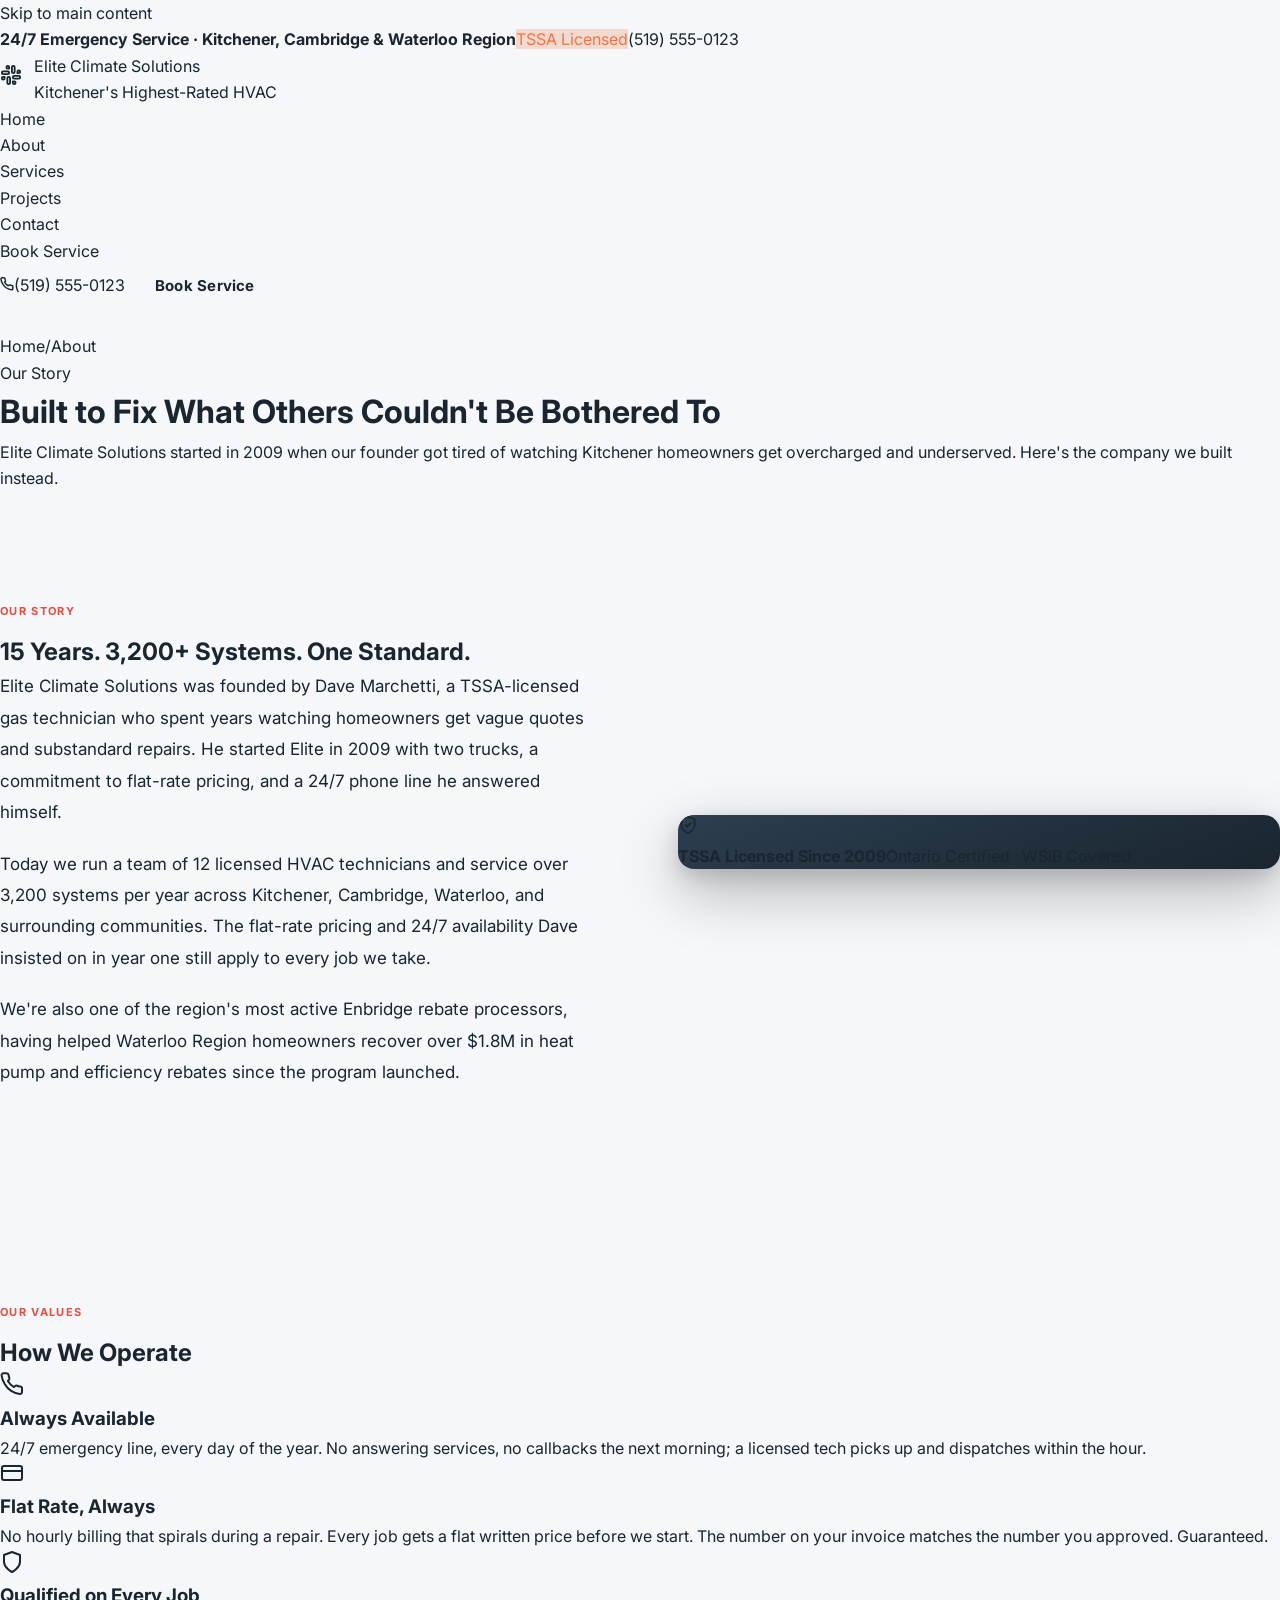
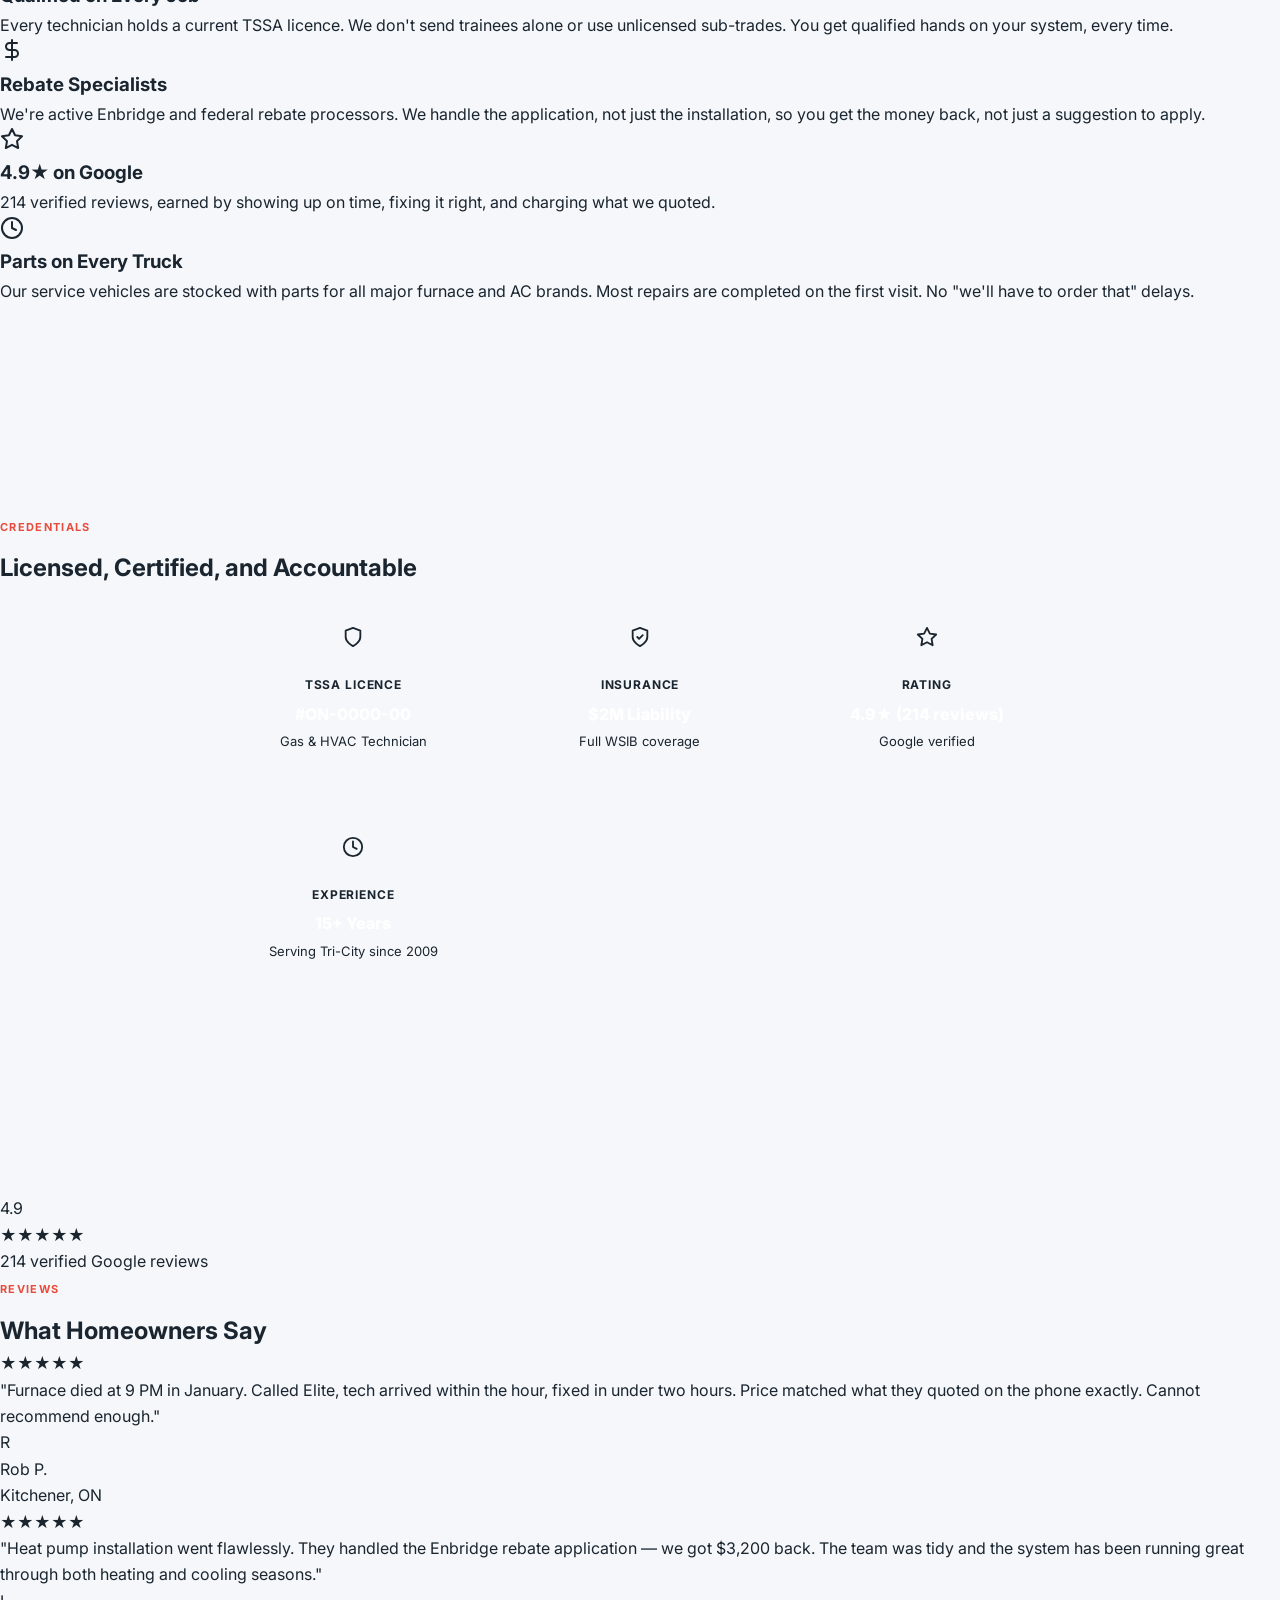
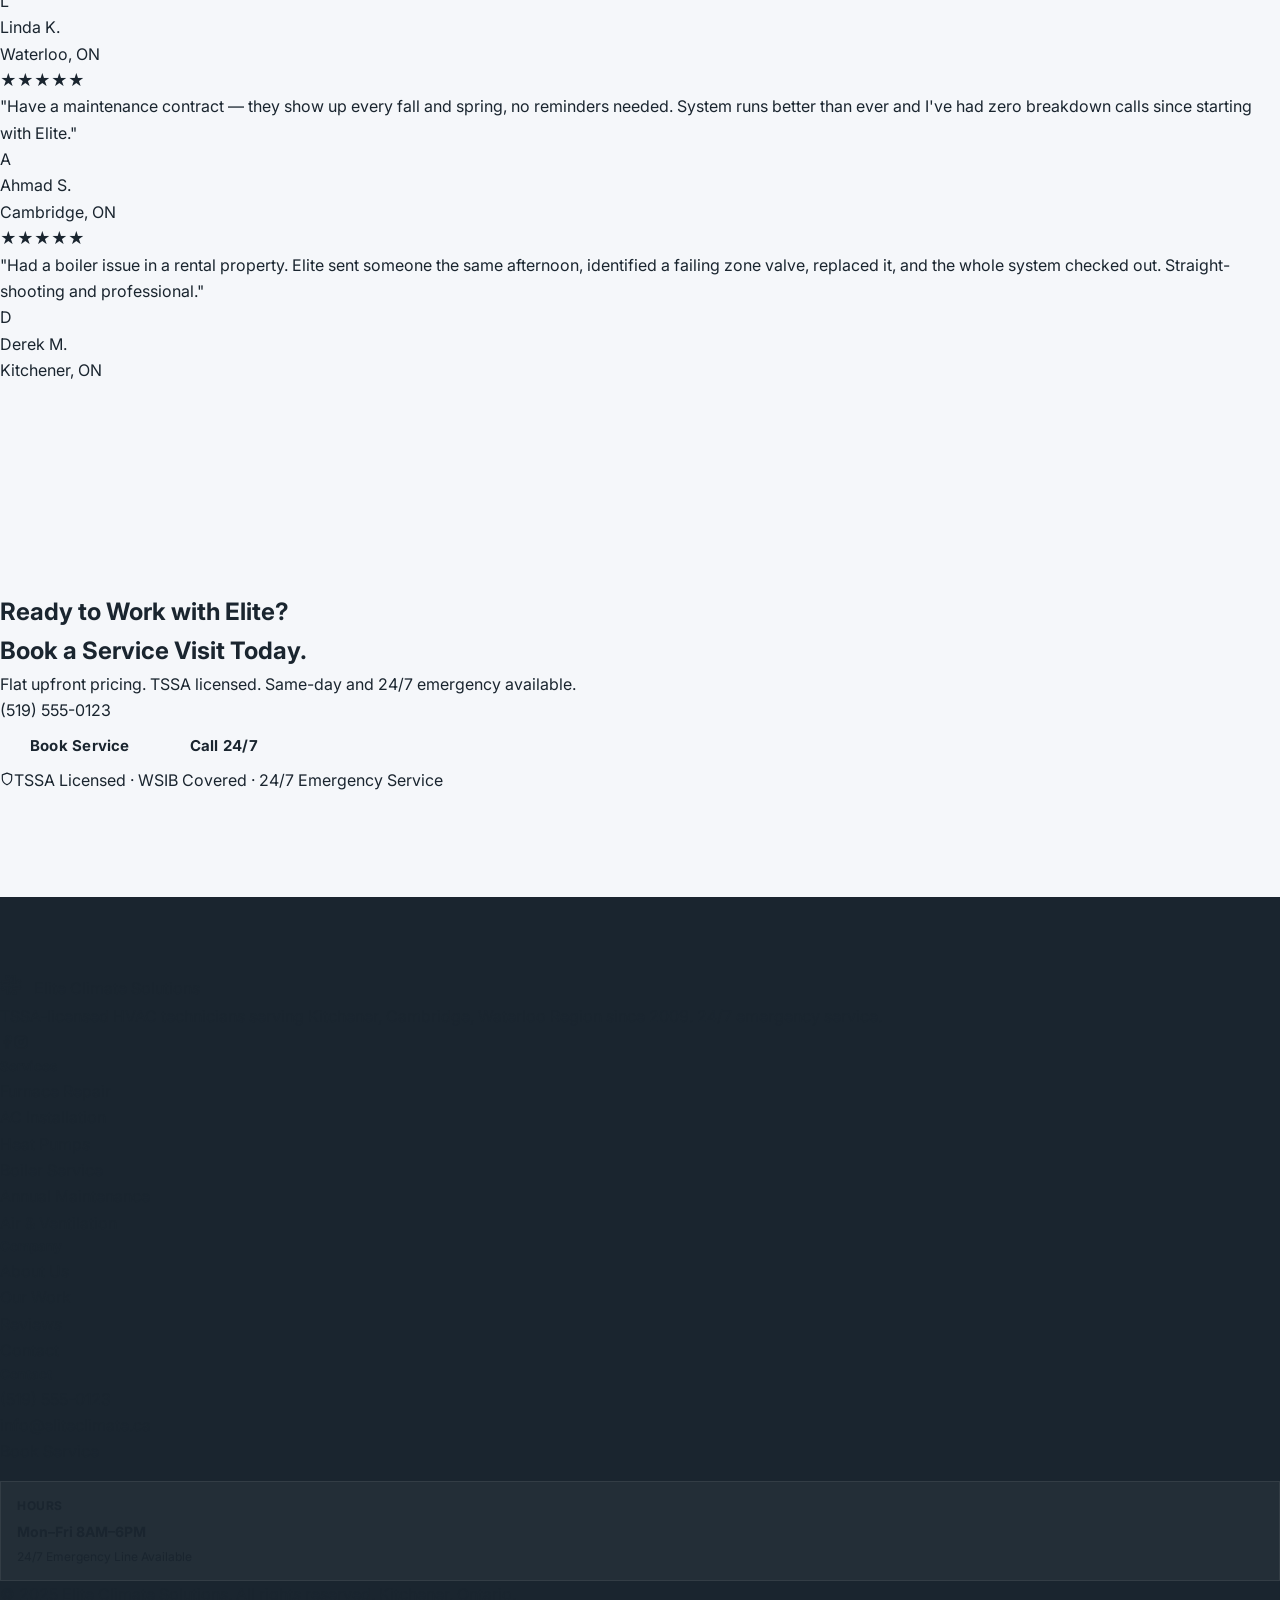
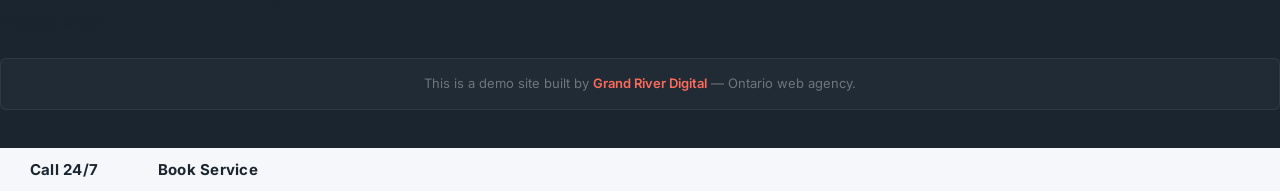
==== commit f914b6b1: "fix: final QA pass — add testimonials to homepage, GRD banner to all sub-pages" ====
--- a/about/index.html
+++ b/about/index.html
@@ -93,6 +93,10 @@
       <div class="footer__col"><h5>Contact</h5><ul><li><a href="tel:5195550123">(519) 555-0123</a></li><li><a href="mailto:info@eliteclimate.ca">info@eliteclimate.ca</a></li><li><a href="../contact/">Book Service</a></li></ul><div style="margin-top:1rem;padding:.875rem 1rem;background:rgba(255,255,255,.04);border:1px solid rgba(255,255,255,.07);border-radius:var(--r-10);"><div style="font-size:.75rem;font-weight:700;color:var(--ink-400);letter-spacing:.05em;margin-bottom:.25rem;">HOURS</div><div style="font-size:.875rem;font-weight:700;color:var(--ink-200);">Mon–Fri 8AM–6PM</div><div style="font-size:.75rem;color:var(--ink-500);margin-top:.25rem;">24/7 Emergency Line Available</div></div></div>
     </div>
     <div class="footer__bottom"><div class="footer__copy">&copy; 2025 Elite Climate Solutions. All rights reserved. Kitchener, Ontario.</div><div class="footer__links"><a href="#">Privacy</a><a href="#">Terms</a></div></div>
+  
+    <div class="grd-banner">
+      <p>This is a demo site built by <a href="https://grandriverdigital.ca" target="_blank" rel="noopener">Grand River Digital</a> — Ontario web agency.</p>
+    </div>
   </div></footer>
   <div class="mob-bar" id="mobBar"><a href="tel:5195550123" class="btn btn--primary btn--sm" style="flex:1;text-align:center;">Call 24/7</a><a href="../contact/" class="btn btn--accent btn--sm" style="flex:1;text-align:center;">Book Service</a></div>
   <script src="../script.js"></script>
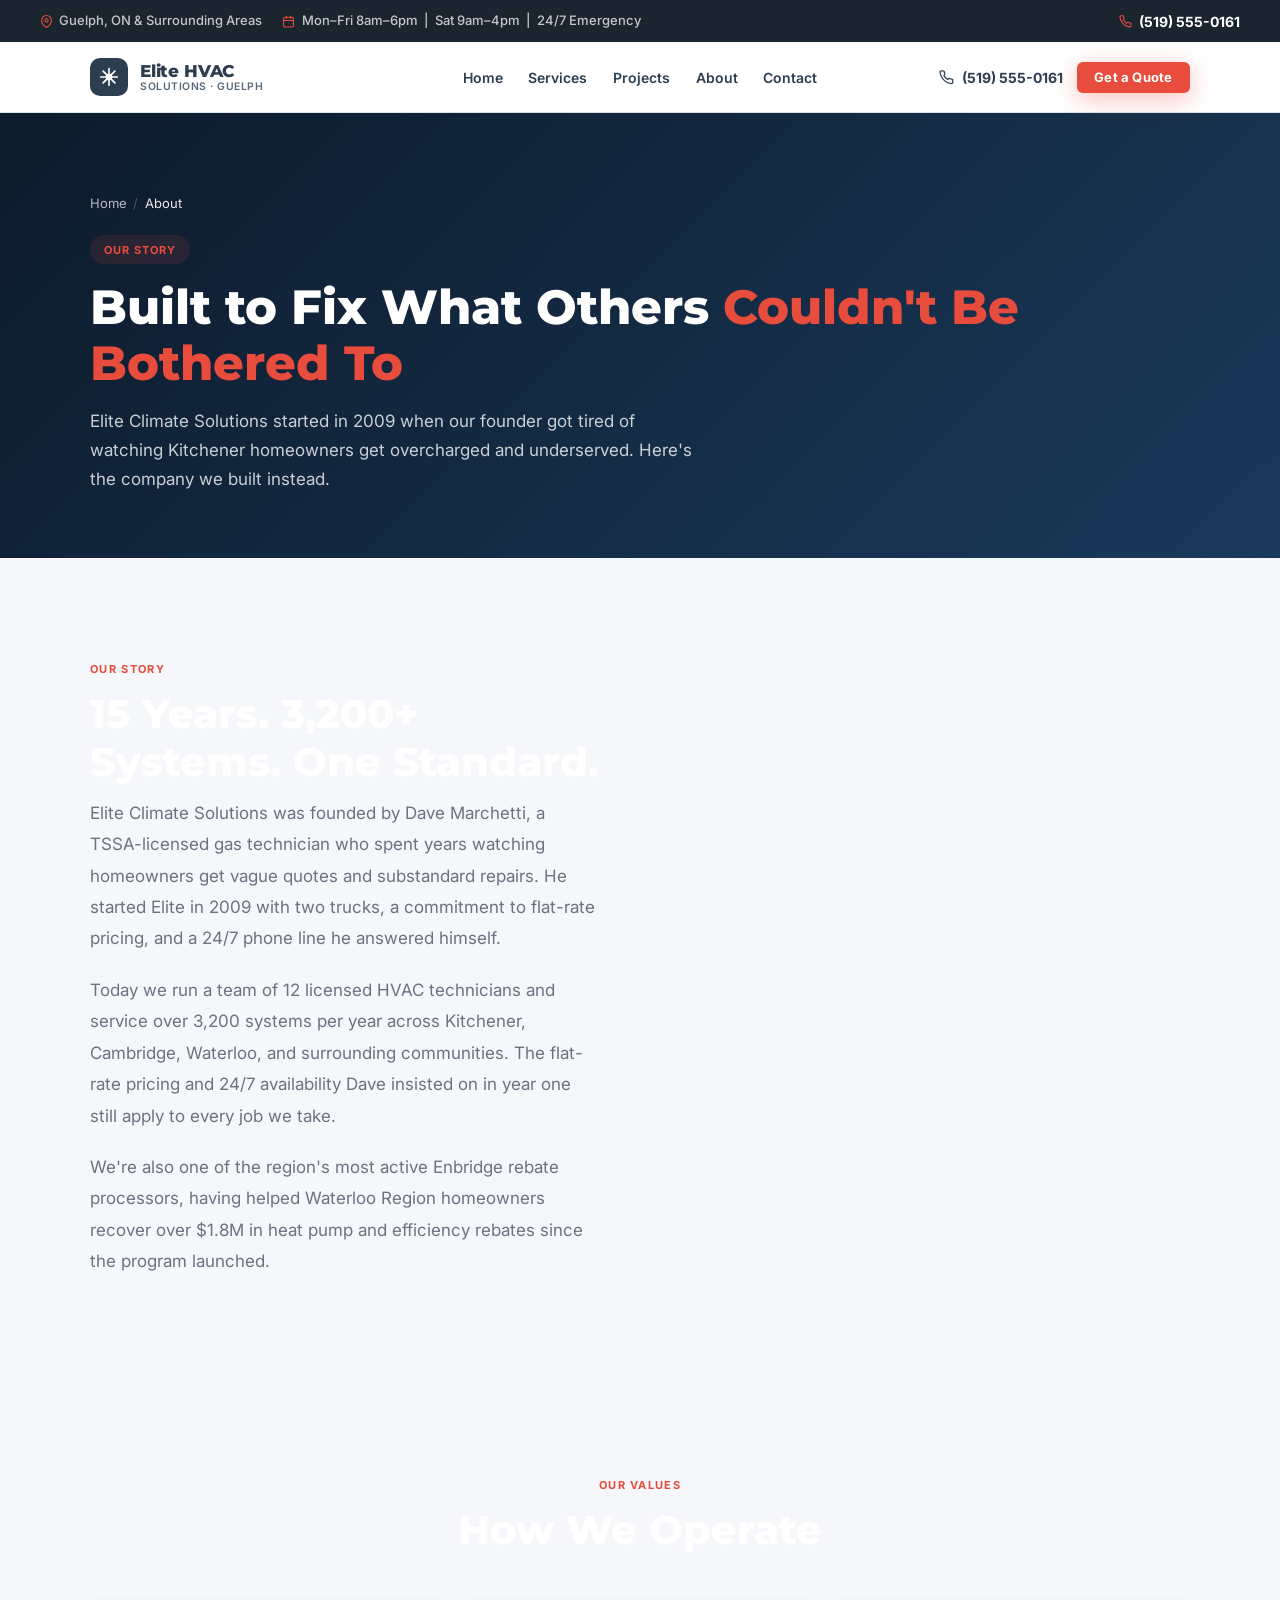
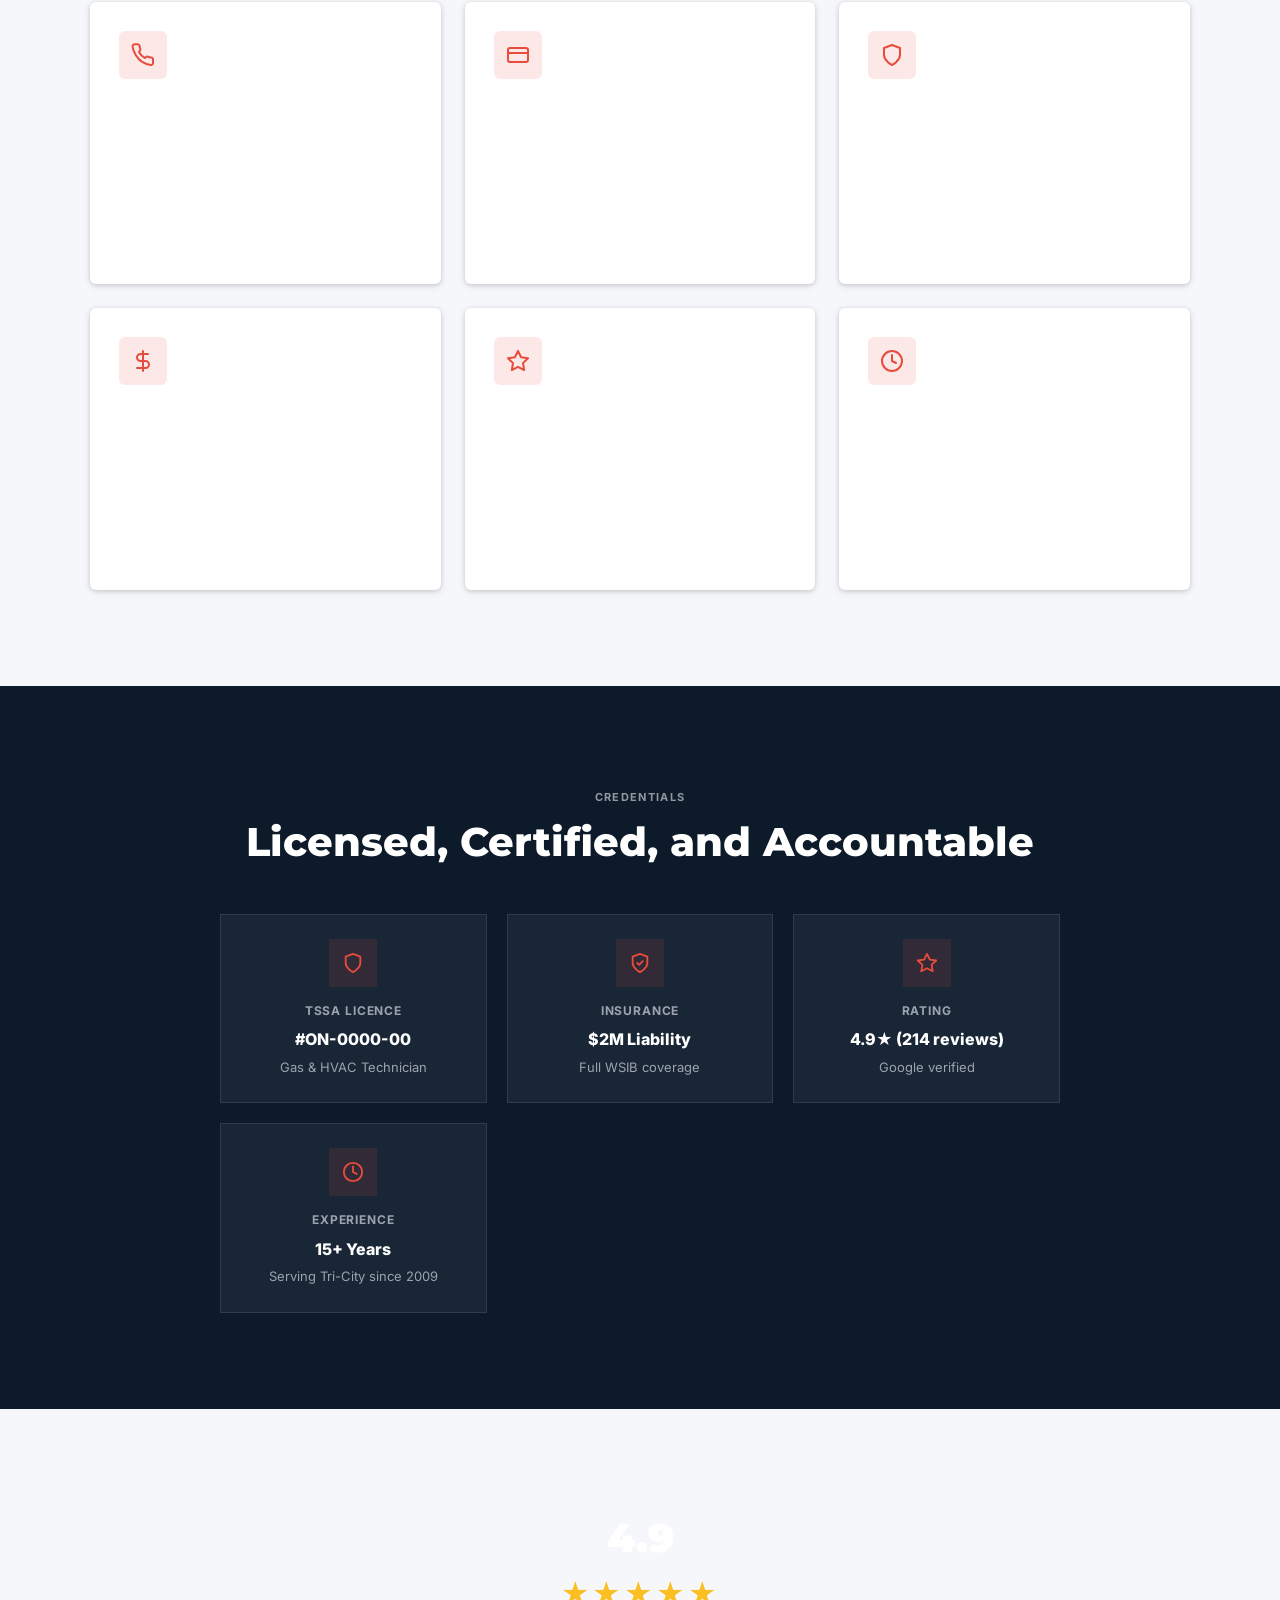
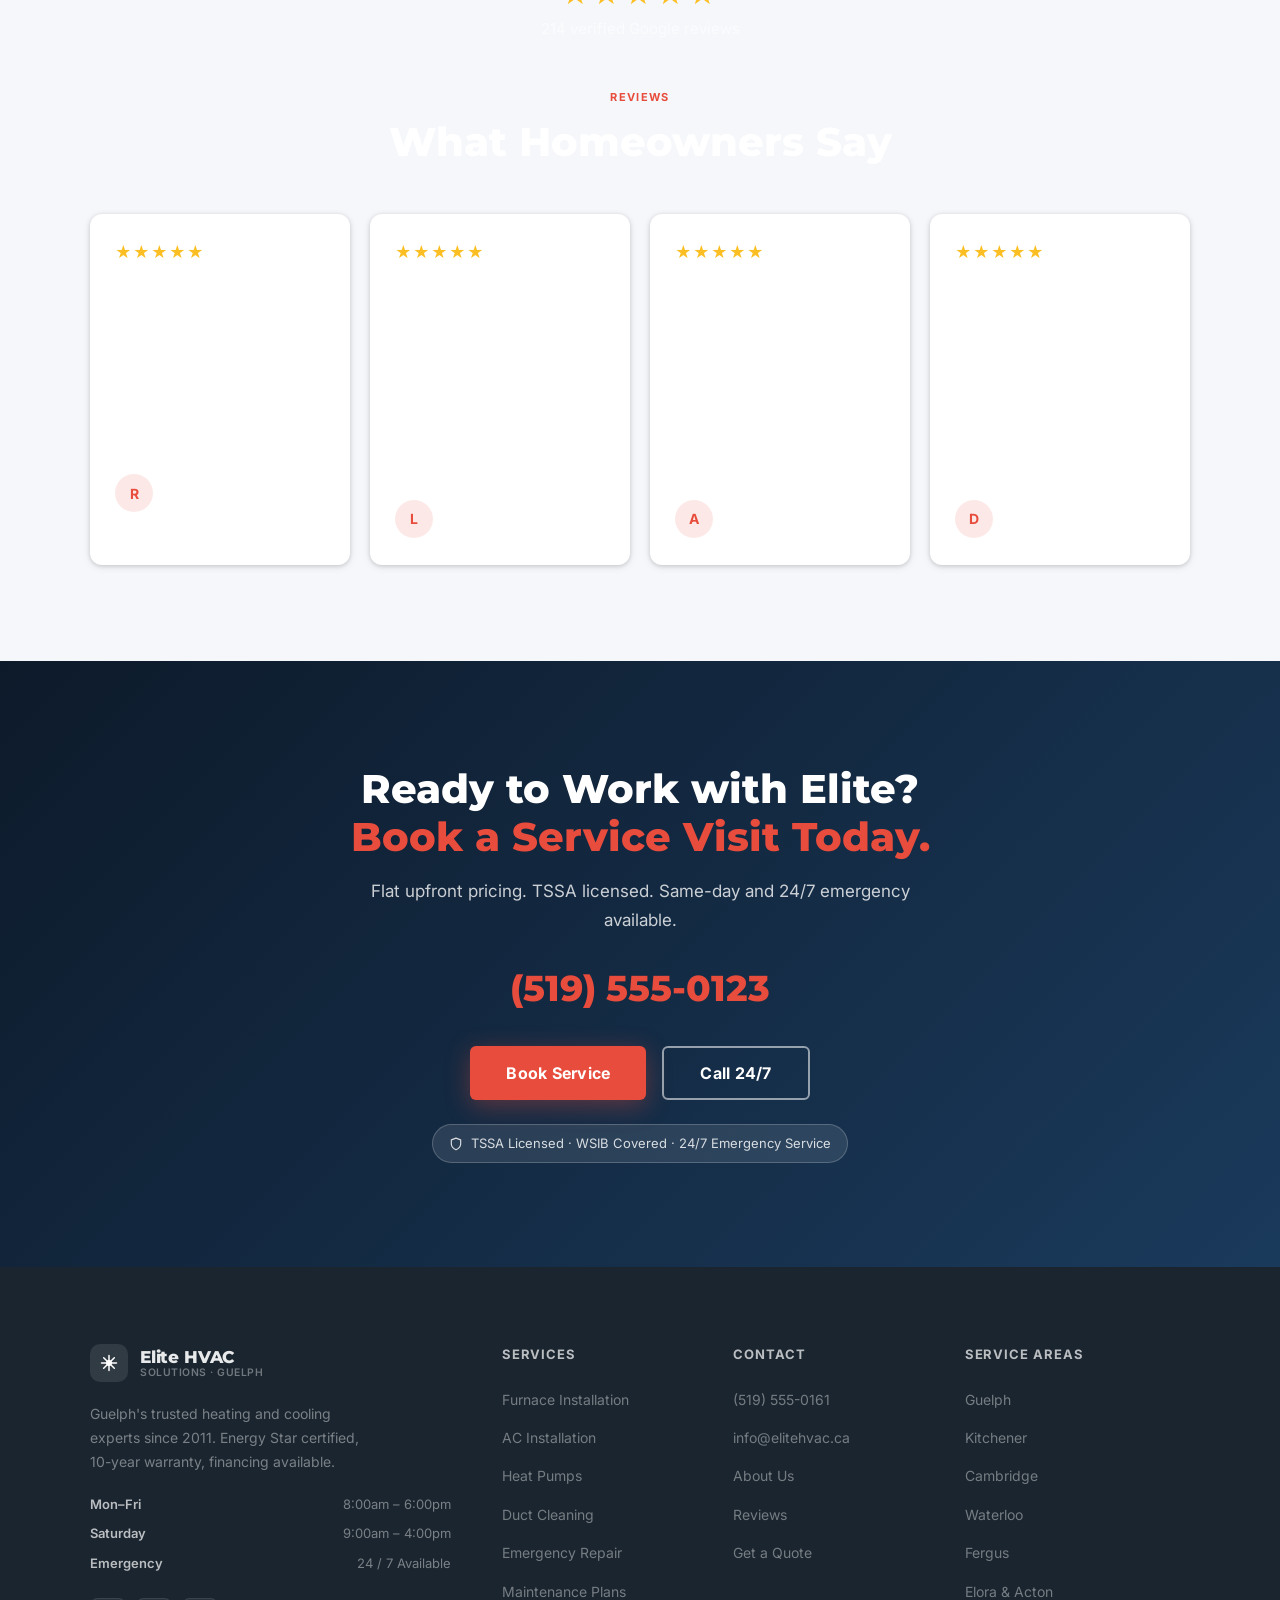
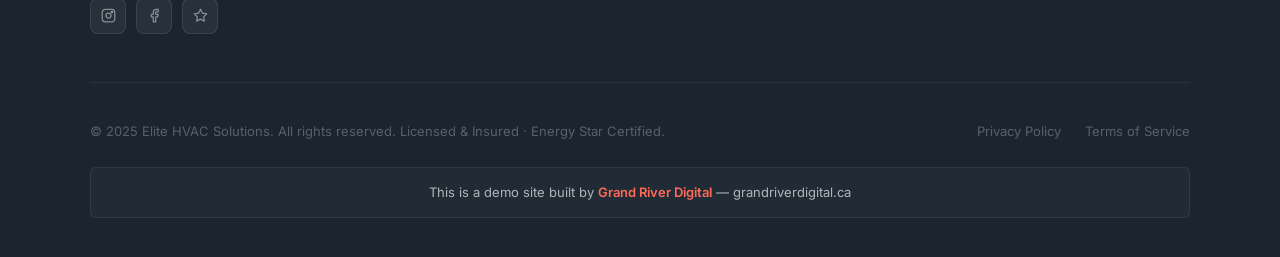
==== commit 67484a94: "fix: subpage class names match CSS — header/footer from homepage, add subpage component CSS" ====
--- a/about/index.html
+++ b/about/index.html
@@ -10,15 +10,80 @@
   <link rel="stylesheet" href="../styles.css" />
 </head>
 <body>
-  <a href="#main" class="skip-link">Skip to main content</a>
-  <div class="topbar"><span><span class="topbar__dot"></span><strong>24/7 Emergency Service · Kitchener, Cambridge &amp; Waterloo Region</strong></span><span class="topbar__pill" style="background:rgba(232,84,20,.18);color:#f87242;">TSSA Licensed</span><a href="tel:5195550123" class="topbar__link">(519) 555-0123</a></div>
-  <header class="header" id="header"><div class="container header__inner">
-    <a href="../" class="logo"><div class="logo__mark"><svg width="22" height="22" viewBox="0 0 24 24" fill="none" stroke="currentColor" stroke-width="2" stroke-linecap="round" stroke-linejoin="round"><path d="M14.5 10c-.83 0-1.5-.67-1.5-1.5v-5c0-.83.67-1.5 1.5-1.5s1.5.67 1.5 1.5v5c0 .83-.67 1.5-1.5 1.5z"/><path d="M20.5 10H19V8.5c0-.83.67-1.5 1.5-1.5s1.5.67 1.5 1.5-.67 1.5-1.5 1.5z"/><path d="M9.5 14c.83 0 1.5.67 1.5 1.5v5c0 .83-.67 1.5-1.5 1.5S8 21.33 8 20.5v-5c0-.83.67-1.5 1.5-1.5z"/><path d="M3.5 14H5v1.5c0 .83-.67 1.5-1.5 1.5S2 16.33 2 15.5 2.67 14 3.5 14z"/><path d="M14 14.5c0-.83.67-1.5 1.5-1.5h5c.83 0 1.5.67 1.5 1.5s-.67 1.5-1.5 1.5h-5c-.83 0-1.5-.67-1.5-1.5z"/><path d="M15.5 19H14v1.5c0 .83.67 1.5 1.5 1.5s1.5-.67 1.5-1.5-.67-1.5-1.5-1.5z"/><path d="M10 9.5C10 8.67 9.33 8 8.5 8h-5C2.67 8 2 8.67 2 9.5S2.67 11 3.5 11h5c.83 0 1.5-.67 1.5-1.5z"/><path d="M8.5 5H10V3.5C10 2.67 9.33 2 8.5 2S7 2.67 7 3.5 7.67 5 8.5 5z"/></svg></div><div class="logo__text"><div class="logo__name">Elite <span>Climate Solutions</span></div><div class="logo__tagline">Kitchener's Highest-Rated HVAC</div></div></a>
-    <nav class="nav" id="nav"><ul class="nav__list" role="list"><li><a href="../" class="nav__link">Home</a></li><li><a href="../about/" class="nav__link">About</a></li><li><a href="../services/" class="nav__link">Services</a></li><li><a href="../projects/" class="nav__link">Projects</a></li><li><a href="../contact/" class="nav__link">Contact</a></li></ul><a href="../contact/" class="nav__mobile-cta">Book Service</a></nav>
-    <div class="header__right"><a href="tel:5195550123" class="header__phone"><span class="header__phone-icon"><svg width="14" height="14" viewBox="0 0 24 24" fill="none" stroke="currentColor" stroke-width="2.5" stroke-linecap="round" stroke-linejoin="round"><path d="M22 16.92v3a2 2 0 0 1-2.18 2 19.79 19.79 0 0 1-8.63-3.07A19.5 19.5 0 0 1 4.69 12 19.79 19.79 0 0 1 1.61 3.44 2 2 0 0 1 3.6 1.27h3a2 2 0 0 1 2 1.72c.127.96.361 1.9.7 2.81a2 2 0 0 1-.45 2.11L7.91 8.94a16 16 0 0 0 6.16 6.16l.94-.94a2 2 0 0 1 2.11-.45c.907.339 1.85.573 2.81.7A2 2 0 0 1 22 16.92z"/></svg></span>(519) 555-0123</a><a href="../contact/" class="btn btn--accent btn--sm">Book Service</a></div>
-    <button class="nav-toggle" id="navToggle" aria-label="Open navigation" aria-expanded="false" aria-controls="nav"><span class="nav-toggle__bar"></span><span class="nav-toggle__bar"></span><span class="nav-toggle__bar"></span></button>
-  </div></header>
-  <main id="main">
+
+<div id="topbar">
+  <div class="topbar-left">
+    <div class="topbar-item">
+      <svg width="13" height="13" viewBox="0 0 24 24" fill="none" stroke="currentColor" stroke-width="2" stroke-linecap="round" stroke-linejoin="round"><path d="M21 10c0 7-9 13-9 13s-9-6-9-13a9 9 0 0 1 18 0z"/><circle cx="12" cy="10" r="3"/></svg>
+      Guelph, ON &amp; Surrounding Areas
+    </div>
+    <div class="topbar-item">
+      <svg width="13" height="13" viewBox="0 0 24 24" fill="none" stroke="currentColor" stroke-width="2" stroke-linecap="round" stroke-linejoin="round"><rect x="3" y="4" width="18" height="18" rx="2"/><line x1="16" y1="2" x2="16" y2="6"/><line x1="8" y1="2" x2="8" y2="6"/><line x1="3" y1="10" x2="21" y2="10"/></svg>
+      Mon–Fri 8am–6pm &nbsp;|&nbsp; Sat 9am–4pm &nbsp;|&nbsp; 24/7 Emergency
+    </div>
+  </div>
+  <a href="tel:5195550161" class="topbar-phone">
+    <svg width="13" height="13" viewBox="0 0 24 24" fill="none" stroke="currentColor" stroke-width="2" stroke-linecap="round" stroke-linejoin="round"><path d="M22 16.92v3a2 2 0 0 1-2.18 2 19.79 19.79 0 0 1-8.63-3.07A19.5 19.5 0 0 1 4.69 12 19.79 19.79 0 0 1 1.61 3.44 2 2 0 0 1 3.6 1.27h3a2 2 0 0 1 2 1.72 12.84 12.84 0 0 0 .7 2.81 2 2 0 0 1-.45 2.11L7.91 8.94a16 16 0 0 0 6.16 6.16l.94-.94a2 2 0 0 1 2.11-.45 12.84 12.84 0 0 0 2.81.7A2 2 0 0 1 22 16.92z"/></svg>
+    (519) 555-0161
+  </a>
+</div>
+
+<!-- STICKY HEADER -->
+<header id="hdr">
+  <div class="wrap hdr-inner">
+    <a href="../" class="logo" aria-label="Elite HVAC Solutions — home">
+      <div class="logo-icon" aria-hidden="true">
+        <svg width="20" height="20" viewBox="0 0 24 24" fill="none" stroke="currentColor" stroke-width="2" stroke-linecap="round" stroke-linejoin="round">
+          <path d="M12 2v20M2 12h20M4.93 4.93l14.14 14.14M19.07 4.93L4.93 19.07"/>
+          <circle cx="12" cy="12" r="3"/>
+        </svg>
+      </div>
+      <div class="logo-text">
+        Elite HVAC
+        <span>Solutions · Guelph</span>
+      </div>
+    </a>
+
+    <nav class="desktop-nav" aria-label="Main navigation">
+      <a href="../">Home</a>
+      <a href="../services/">Services</a>
+      <a href="../projects/">Projects</a>
+      <a href="../about/" aria-current="page">About</a>
+      <a href="../contact/">Contact</a>
+    </nav>
+
+    <div class="hdr-right">
+      <a href="tel:5195550161" class="hdr-phone" aria-label="Call us">
+        <svg width="15" height="15" viewBox="0 0 24 24" fill="none" stroke="currentColor" stroke-width="2" stroke-linecap="round" stroke-linejoin="round"><path d="M22 16.92v3a2 2 0 0 1-2.18 2 19.79 19.79 0 0 1-8.63-3.07A19.5 19.5 0 0 1 4.69 12 19.79 19.79 0 0 1 1.61 3.44 2 2 0 0 1 3.6 1.27h3a2 2 0 0 1 2 1.72 12.84 12.84 0 0 0 .7 2.81 2 2 0 0 1-.45 2.11L7.91 8.94a16 16 0 0 0 6.16 6.16l.94-.94a2 2 0 0 1 2.11-.45 12.84 12.84 0 0 0 2.81.7A2 2 0 0 1 22 16.92z"/></svg>
+        (519) 555-0161
+      </a>
+      <a href="../contact/" class="btn btn-accent btn-sm">Get a Quote</a>
+      <button class="hamburger" id="hamburger" aria-label="Toggle menu" aria-expanded="false">
+        <span></span><span></span><span></span>
+      </button>
+    </div>
+  </div>
+</header>
+
+<!-- Mobile Nav Overlay -->
+<div id="mobile-nav" role="dialog" aria-modal="true" aria-label="Mobile navigation">
+  <nav>
+    <a href="../" class="mobile-link">Home</a>
+    <a href="../services/" class="mobile-link">Services</a>
+    <a href="../projects/" class="mobile-link">Projects</a>
+    <a href="../about/" class="mobile-link">About</a>
+    <a href="../contact/" class="mobile-link">Contact</a>
+  </nav>
+  <div class="mobile-nav-cta">
+    <a href="tel:5195550161" class="btn btn-outline-dk btn-lg" style="justify-content:center">
+      <svg width="17" height="17" viewBox="0 0 24 24" fill="none" stroke="currentColor" stroke-width="2" stroke-linecap="round" stroke-linejoin="round"><path d="M22 16.92v3a2 2 0 0 1-2.18 2 19.79 19.79 0 0 1-8.63-3.07A19.5 19.5 0 0 1 4.69 12 19.79 19.79 0 0 1 1.61 3.44 2 2 0 0 1 3.6 1.27h3a2 2 0 0 1 2 1.72 12.84 12.84 0 0 0 .7 2.81 2 2 0 0 1-.45 2.11L7.91 8.94a16 16 0 0 0 6.16 6.16l.94-.94a2 2 0 0 1 2.11-.45 12.84 12.84 0 0 0 2.81.7A2 2 0 0 1 22 16.92z"/></svg>
+      (519) 555-0161
+    </a>
+    <a href="../contact/" class="btn btn-accent btn-lg" style="justify-content:center">Get a Free Quote</a>
+  </div>
+</div>
+
+<main id="main">
 
     <div class="page-hero"><div class="container page-hero__inner">
       <nav class="breadcrumb"><a href="../">Home</a><span class="breadcrumb__sep" aria-hidden="true">/</span><span aria-current="page">About</span></nav>
@@ -85,20 +150,90 @@
       <div class="cert-pill sr"><svg width="14" height="14" viewBox="0 0 24 24" fill="none" stroke="currentColor" stroke-width="2" stroke-linecap="round" stroke-linejoin="round"><path d="M12 22s8-4 8-10V5l-8-3-8 3v7c0 6 8 10 8 10z"/></svg>TSSA Licensed · WSIB Covered · 24/7 Emergency Service</div>
     </div></div></section>
   </main>
-  <footer class="footer"><div class="container">
-    <div class="footer__grid">
-      <div class="footer__brand"><a href="../" class="logo"><div class="logo__mark"><svg width="22" height="22" viewBox="0 0 24 24" fill="none" stroke="currentColor" stroke-width="2" stroke-linecap="round" stroke-linejoin="round"><path d="M14.5 10c-.83 0-1.5-.67-1.5-1.5v-5c0-.83.67-1.5 1.5-1.5s1.5.67 1.5 1.5v5c0 .83-.67 1.5-1.5 1.5z"/><path d="M20.5 10H19V8.5c0-.83.67-1.5 1.5-1.5s1.5.67 1.5 1.5-.67 1.5-1.5 1.5z"/><path d="M9.5 14c.83 0 1.5.67 1.5 1.5v5c0 .83-.67 1.5-1.5 1.5S8 21.33 8 20.5v-5c0-.83.67-1.5 1.5-1.5z"/><path d="M3.5 14H5v1.5c0 .83-.67 1.5-1.5 1.5S2 16.33 2 15.5 2.67 14 3.5 14z"/><path d="M14 14.5c0-.83.67-1.5 1.5-1.5h5c.83 0 1.5.67 1.5 1.5s-.67 1.5-1.5 1.5h-5c-.83 0-1.5-.67-1.5-1.5z"/><path d="M15.5 19H14v1.5c0 .83.67 1.5 1.5 1.5s1.5-.67 1.5-1.5-.67-1.5-1.5-1.5z"/><path d="M10 9.5C10 8.67 9.33 8 8.5 8h-5C2.67 8 2 8.67 2 9.5S2.67 11 3.5 11h5c.83 0 1.5-.67 1.5-1.5z"/><path d="M8.5 5H10V3.5C10 2.67 9.33 2 8.5 2S7 2.67 7 3.5 7.67 5 8.5 5z"/></svg></div><div class="logo__text"><div class="logo__name">Elite <span>Climate Solutions</span></div></div></a><p>TSSA-licensed HVAC technicians serving Kitchener, Cambridge, Waterloo Region since 2009. 24/7 emergency service.</p><div class="footer__socials"><a href="#" class="footer__soc" aria-label="Facebook"><svg width="14" height="14" viewBox="0 0 24 24" fill="none" stroke="currentColor" stroke-width="2" stroke-linecap="round" stroke-linejoin="round"><path d="M18 2h-3a5 5 0 0 0-5 5v3H7v4h3v8h4v-8h3l1-4h-4V7a1 1 0 0 1 1-1h3z"/></svg></a><a href="#" class="footer__soc" aria-label="Instagram"><svg width="14" height="14" viewBox="0 0 24 24" fill="none" stroke="currentColor" stroke-width="2" stroke-linecap="round" stroke-linejoin="round"><rect x="2" y="2" width="20" height="20" rx="5"/><path d="M16 11.37A4 4 0 1 1 12.63 8 4 4 0 0 1 16 11.37z"/><line x1="17.5" y1="6.5" x2="17.51" y2="6.5"/></svg></a></div></div>
-      <div class="footer__col"><h5>Services</h5><ul><li><a href="../services/#furnace">Furnace Repair</a></li><li><a href="../services/#ac">AC Installation</a></li><li><a href="../services/#heatpumps">Heat Pumps</a></li><li><a href="../services/#boiler">Boiler Service</a></li><li><a href="../services/#maintenance">Annual Maintenance</a></li><li><a href="../services/#air">Air &amp; Ventilation</a></li></ul></div>
-      <div class="footer__col"><h5>Company</h5><ul><li><a href="../about/">About Us</a></li><li><a href="../projects/">Our Work</a></li><li><a href="../about/#reviews">Reviews</a></li><li><a href="../contact/">Contact</a></li></ul></div>
-      <div class="footer__col"><h5>Contact</h5><ul><li><a href="tel:5195550123">(519) 555-0123</a></li><li><a href="mailto:info@eliteclimate.ca">info@eliteclimate.ca</a></li><li><a href="../contact/">Book Service</a></li></ul><div style="margin-top:1rem;padding:.875rem 1rem;background:rgba(255,255,255,.04);border:1px solid rgba(255,255,255,.07);border-radius:var(--r-10);"><div style="font-size:.75rem;font-weight:700;color:var(--ink-400);letter-spacing:.05em;margin-bottom:.25rem;">HOURS</div><div style="font-size:.875rem;font-weight:700;color:var(--ink-200);">Mon–Fri 8AM–6PM</div><div style="font-size:.75rem;color:var(--ink-500);margin-top:.25rem;">24/7 Emergency Line Available</div></div></div>
-    </div>
-    <div class="footer__bottom"><div class="footer__copy">&copy; 2025 Elite Climate Solutions. All rights reserved. Kitchener, Ontario.</div><div class="footer__links"><a href="#">Privacy</a><a href="#">Terms</a></div></div>
-  
+
+<footer aria-label="Site footer">
+  <div class="wrap">
+    <div class="footer-grid">
+      <div class="footer-brand">
+        <a href="../" class="logo" aria-label="Elite HVAC Solutions home">
+          <div class="logo-icon" aria-hidden="true">
+            <svg width="18" height="18" viewBox="0 0 24 24" fill="none" stroke="currentColor" stroke-width="2" stroke-linecap="round" stroke-linejoin="round">
+              <path d="M12 2v20M2 12h20M4.93 4.93l14.14 14.14M19.07 4.93L4.93 19.07"/>
+              <circle cx="12" cy="12" r="3"/>
+            </svg>
+          </div>
+          <div class="logo-text">
+            Elite HVAC
+            <span>Solutions · Guelph</span>
+          </div>
+        </a>
+        <p>Guelph's trusted heating and cooling experts since 2011. Energy Star certified, 10-year warranty, financing available.</p>
+        <div class="footer-hours">
+          <div class="footer-hour"><strong>Mon–Fri</strong><span>8:00am – 6:00pm</span></div>
+          <div class="footer-hour"><strong>Saturday</strong><span>9:00am – 4:00pm</span></div>
+          <div class="footer-hour"><strong>Emergency</strong><span>24 / 7 Available</span></div>
+        </div>
+        <div class="footer-socials" aria-label="Social media">
+          <a href="#" class="footer-soc" aria-label="Instagram"><svg width="15" height="15" viewBox="0 0 24 24" fill="none" stroke="currentColor" stroke-width="2" stroke-linecap="round" stroke-linejoin="round"><rect x="2" y="2" width="20" height="20" rx="5"/><circle cx="12" cy="12" r="4"/><circle cx="17.5" cy="6.5" r="1" fill="currentColor"/></svg></a>
+          <a href="#" class="footer-soc" aria-label="Facebook"><svg width="15" height="15" viewBox="0 0 24 24" fill="none" stroke="currentColor" stroke-width="2" stroke-linecap="round" stroke-linejoin="round"><path d="M18 2h-3a5 5 0 0 0-5 5v3H7v4h3v8h4v-8h3l1-4h-4V7a1 1 0 0 1 1-1h3z"/></svg></a>
+          <a href="#" class="footer-soc" aria-label="Google Reviews"><svg width="15" height="15" viewBox="0 0 24 24" fill="none" stroke="currentColor" stroke-width="2" stroke-linecap="round" stroke-linejoin="round"><polygon points="12 2 15.09 8.26 22 9.27 17 14.14 18.18 21.02 12 17.77 5.82 21.02 7 14.14 2 9.27 8.91 8.26 12 2"/></svg></a>
+        </div>
+      </div>
+      <div class="footer-col">
+        <h5>Services</h5>
+        <ul>
+          <li><a href="../services/">Furnace Installation</a></li>
+          <li><a href="../services/">AC Installation</a></li>
+          <li><a href="../services/">Heat Pumps</a></li>
+          <li><a href="../services/">Duct Cleaning</a></li>
+          <li><a href="../services/">Emergency Repair</a></li>
+          <li><a href="../services/">Maintenance Plans</a></li>
+        </ul>
+      </div>
+      <div class="footer-col">
+        <h5>Contact</h5>
+        <ul>
+          <li><a href="tel:5195550161">(519) 555-0161</a></li>
+          <li><a href="mailto:info@elitehvac.ca">info@elitehvac.ca</a></li>
+          <li><a href="../about/">About Us</a></li>
+          <li><a href="../about/">Reviews</a></li>
+          <li><a href="../contact/">Get a Quote</a></li>
+        </ul>
+      </div>
+      <div class="footer-col">
+        <h5>Service Areas</h5>
+        <ul>
+          <li><a href="../contact/">Guelph</a></li>
+          <li><a href="../contact/">Kitchener</a></li>
+          <li><a href="../contact/">Cambridge</a></li>
+          <li><a href="../contact/">Waterloo</a></li>
+          <li><a href="../contact/">Fergus</a></li>
+          <li><a href="../contact/">Elora &amp; Acton</a></li>
+        </ul>
+      </div>
+    </div>
+    <div class="footer-bottom">
+      <p class="footer-copy">© 2025 Elite HVAC Solutions. All rights reserved. Licensed &amp; Insured · Energy Star Certified.</p>
+      <div class="footer-legal">
+        <a href="#">Privacy Policy</a>
+        <a href="#">Terms of Service</a>
+      </div>
+    </div>
     <div class="grd-banner">
-      <p>This is a demo site built by <a href="https://grandriverdigital.ca" target="_blank" rel="noopener">Grand River Digital</a> — Ontario web agency.</p>
-    </div>
-  </div></footer>
-  <div class="mob-bar" id="mobBar"><a href="tel:5195550123" class="btn btn--primary btn--sm" style="flex:1;text-align:center;">Call 24/7</a><a href="../contact/" class="btn btn--accent btn--sm" style="flex:1;text-align:center;">Book Service</a></div>
-  <script src="../script.js"></script>
+      This is a demo site built by <a href="https://grandriverdigital.ca" target="_blank" rel="noopener">Grand River Digital</a> — grandriverdigital.ca
+    </div>
+  </div>
+</footer>
+
+<!-- MOBILE STICKY BAR -->
+<div id="mob-bar" role="navigation" aria-label="Quick contact">
+  <a href="tel:5195550161" class="btn btn-accent">
+    <svg width="16" height="16" viewBox="0 0 24 24" fill="none" stroke="currentColor" stroke-width="2.2" stroke-linecap="round" stroke-linejoin="round"><path d="M22 16.92v3a2 2 0 0 1-2.18 2 19.79 19.79 0 0 1-8.63-3.07A19.5 19.5 0 0 1 4.69 12 19.79 19.79 0 0 1 1.61 3.44 2 2 0 0 1 3.6 1.27h3a2 2 0 0 1 2 1.72 12.84 12.84 0 0 0 .7 2.81 2 2 0 0 1-.45 2.11L7.91 8.94a16 16 0 0 0 6.16 6.16l.94-.94a2 2 0 0 1 2.11-.45 12.84 12.84 0 0 0 2.81.7A2 2 0 0 1 22 16.92z"/></svg>
+    Call Now
+  </a>
+  <a href="../contact/" class="btn btn-outline-dk">Free Quote</a>
+</div>
+
+<script src="../script.js"></script>
 </body>
 </html>
--- a/styles.css
+++ b/styles.css
@@ -901,7 +901,7 @@
   flex: 0 0 calc(33.333% - .85rem);
   min-width: 0;
   max-width: calc(33.333% - .85rem);
-  background: rgba(255,255,255,.05);
+  background: rgba(255,255,255,.07);
   border: 1px solid rgba(255,255,255,.08);
   border-radius: 14px;
   padding: 1.875rem;
@@ -922,7 +922,7 @@
 .t-stars { color: #f39c12; font-size: .85rem; letter-spacing: 3px; margin-bottom: 1rem; }
 .t-text {
   font-size: .9375rem;
-  color: rgba(255,255,255,.7);
+  color: rgba(255,255,255,.85);
   line-height: 1.78;
   font-style: italic;
   margin-bottom: 1.5rem;
@@ -1267,7 +1267,7 @@
   margin-top: 1.5rem;
   text-align: center;
   font-size: .8125rem;
-  color: rgba(255,255,255,.35);
+  color: rgba(255,255,255,.65);
   padding: .875rem;
   border: 1px solid rgba(255,255,255,.07);
   border-radius: var(--r);
@@ -1365,3 +1365,1020 @@
 .why-img img  { min-height: 200px; }
 .about-img-main img { min-height: 200px; }
 .about-img-accent img { min-height: 120px; }
+
+
+/* ============================================================
+   SUBPAGE COMPONENT STYLES
+   Added to support about/services/projects/contact pages
+   ============================================================ */
+
+/* ── Missing tokens ── */
+:root {
+  --p:       var(--accent);
+  --p-dk:    var(--accent-dk);
+  --p-gl:    var(--accent-gl);
+  --sh-p:    var(--sh-a, var(--sh-md));
+  --red:     #dc2626;
+  --ink-50:  #f9fafb;
+  --ink-100: #f3f4f6;
+  --ink-200: #e5e7eb;
+  --ink-300: #d1d5db;
+  --ink-400: #9ca3af;
+  --ink-500: #6b7280;
+  --ink-600: #4b5563;
+  --ink-700: #374151;
+  --ink-800: #1f2937;
+  --ink-900: #111827;
+}
+
+/* ── Container alias (= .wrap) ── */
+.container {
+  width: 100%;
+  max-width: var(--max);
+  margin-inline: auto;
+  padding-inline: var(--pad);
+}
+
+/* ── Skip link ── */
+.skip-link {
+  position: absolute;
+  left: -9999px;
+  top: auto;
+  width: 1px;
+  height: 1px;
+  overflow: hidden;
+}
+.skip-link:focus {
+  position: fixed;
+  top: 0;
+  left: 0;
+  width: auto;
+  height: auto;
+  overflow: visible;
+  background: var(--p);
+  color: #fff;
+  padding: .75rem 1.5rem;
+  z-index: 9999;
+  font-weight: 700;
+}
+
+/* ── Mobile nav links (inside #mobile-nav) ── */
+.mobile-link {
+  display: block;
+  font-family: var(--fd);
+  font-size: 1.4rem;
+  font-weight: 700;
+  color: #fff;
+  text-decoration: none;
+  padding: .75rem 0;
+  border-bottom: 1px solid rgba(255,255,255,.12);
+  transition: color .2s;
+}
+.mobile-link:hover { color: var(--accent); }
+
+/* ── Button aliases (BEM → kebab) ── */
+.btn--accent  { background: var(--p); color: #fff; box-shadow: var(--sh-p); }
+.btn--accent:hover { background: var(--p-dk); box-shadow: var(--sh-lg); transform: translateY(-1px); }
+.btn--primary { background: var(--p); color: #fff; box-shadow: var(--sh-p); }
+.btn--primary:hover { background: var(--p-dk); transform: translateY(-1px); }
+.btn--ghost  { background: transparent; color: #fff; border: 2px solid rgba(255,255,255,.55); }
+.btn--ghost:hover { background: rgba(255,255,255,.1); border-color: #fff; }
+.btn--white  { background: #fff; color: var(--p); }
+.btn--white:hover { background: #f1f5f9; }
+.btn--lg     { padding: 1.05rem 2.25rem; font-size: 1rem; }
+.btn--sm     { padding: .55rem 1.1rem; font-size: .8125rem; }
+
+/* ── Page hero (subpage banner) ── */
+.page-hero {
+  background: linear-gradient(135deg, var(--navy-dk, #0d1a2a) 0%, var(--navy, #1a3a5c) 100%);
+  padding: clamp(3rem, 7vw, 5rem) 0 clamp(2.5rem, 6vw, 4rem);
+  color: #fff;
+}
+.page-hero__inner { }
+.page-hero__badge {
+  display: inline-block;
+  background: var(--p-gl, rgba(255,255,255,.12));
+  color: var(--accent);
+  font-size: .6875rem;
+  font-weight: 700;
+  letter-spacing: .1em;
+  text-transform: uppercase;
+  padding: .35rem .85rem;
+  border-radius: 999px;
+  margin-bottom: 1rem;
+}
+.page-hero h1 {
+  font-family: var(--fd);
+  font-size: clamp(1.9rem, 5vw, 3rem);
+  font-weight: 800;
+  line-height: 1.15;
+  margin-bottom: 1rem;
+  color: #fff;
+}
+.page-hero h1 span { color: var(--accent); }
+.page-hero__sub {
+  font-size: 1.0625rem;
+  color: rgba(255,255,255,.78);
+  max-width: 620px;
+  line-height: 1.7;
+}
+
+/* ── Breadcrumb ── */
+.breadcrumb {
+  display: flex;
+  align-items: center;
+  gap: .4rem;
+  font-size: .8125rem;
+  color: rgba(255,255,255,.6);
+  margin-bottom: 1.25rem;
+}
+.breadcrumb a {
+  color: rgba(255,255,255,.7);
+  text-decoration: none;
+  transition: color .2s;
+}
+.breadcrumb a:hover { color: #fff; }
+.breadcrumb__sep { opacity: .4; }
+.breadcrumb span[aria-current] { color: rgba(255,255,255,.9); }
+
+/* ── Generic section wrappers ── */
+.section {
+  padding: clamp(3.5rem, 8vw, 6rem) 0;
+}
+.section--light {
+  background: var(--light, #f4f8fc);
+}
+.section--dark {
+  background: var(--navy-dk, #0d1a2a);
+  color: #fff;
+}
+.section--dark .section-heading,
+.section--dark h2,
+.section--dark h3 { color: #fff; }
+.section--dark p { color: rgba(255,255,255,.78); }
+
+/* ── Section header (centered title area) ── */
+.section-header {
+  text-align: center;
+  margin-bottom: clamp(2rem, 5vw, 3rem);
+}
+.section-heading {
+  font-family: var(--fd);
+  font-size: clamp(1.75rem, 4vw, 2.5rem);
+  font-weight: 800;
+  color: var(--text);
+  line-height: 1.2;
+  margin-bottom: .75rem;
+}
+.section-heading span { color: var(--p); }
+.section-heading--lt { color: #fff; }
+.section-sub--center {
+  text-align: center;
+  max-width: 580px;
+  margin-inline: auto;
+  color: var(--text-lt);
+  font-size: 1.0625rem;
+  line-height: 1.7;
+}
+.section-sub--lt { color: rgba(255,255,255,.75); }
+.eyebrow--lt { color: rgba(255,255,255,.55); }
+
+/* ── Service cards (svc-card) ── */
+.svc-card {
+  background: #fff;
+  border: 1px solid var(--border);
+  border-radius: var(--r);
+  box-shadow: var(--sh-sm);
+  transition: transform .25s var(--ease), box-shadow .25s var(--ease);
+  overflow: hidden;
+}
+.svc-card:hover {
+  transform: translateY(-3px);
+  box-shadow: var(--sh-md);
+}
+.svc-card__body {
+  padding: 1.75rem;
+}
+.svc-card__icon {
+  width: 48px;
+  height: 48px;
+  display: flex;
+  align-items: center;
+  justify-content: center;
+  background: var(--p-gl);
+  border-radius: var(--r);
+  color: var(--p);
+  margin-bottom: 1rem;
+}
+.svc-card__badge {
+  display: inline-block;
+  background: var(--p-gl);
+  color: var(--p);
+  font-size: .6875rem;
+  font-weight: 700;
+  letter-spacing: .08em;
+  text-transform: uppercase;
+  padding: .25rem .65rem;
+  border-radius: 4px;
+  margin-bottom: .75rem;
+}
+.svc-card h3 {
+  font-family: var(--fd);
+  font-size: 1.125rem;
+  font-weight: 700;
+  margin-bottom: .5rem;
+  color: var(--text);
+}
+.svc-card p {
+  font-size: .9375rem;
+  color: var(--text-lt);
+  line-height: 1.65;
+  margin-bottom: 1rem;
+}
+.svc-card__link {
+  display: inline-flex;
+  align-items: center;
+  gap: .35rem;
+  font-size: .875rem;
+  font-weight: 600;
+  color: var(--p);
+  text-decoration: none;
+  transition: gap .2s;
+}
+.svc-card__link:hover { gap: .6rem; }
+
+/* ── Service detail (alternating 2-col) ── */
+.svc-detail {
+  display: grid;
+  grid-template-columns: 1fr 1fr;
+  gap: clamp(2rem, 5vw, 4rem);
+  align-items: center;
+  margin-bottom: clamp(3rem, 7vw, 5rem);
+}
+.svc-detail__img {
+  border-radius: calc(var(--r) * 2);
+  overflow: hidden;
+  aspect-ratio: 4/3;
+  background: var(--ink-200);
+}
+.svc-detail__img img {
+  width: 100%;
+  height: 100%;
+  object-fit: cover;
+  display: block;
+}
+.svc-detail h2 {
+  font-family: var(--fd);
+  font-size: clamp(1.4rem, 3vw, 1.875rem);
+  font-weight: 800;
+  color: var(--text);
+  margin-bottom: .75rem;
+}
+.svc-detail p {
+  font-size: 1rem;
+  color: var(--text-md);
+  line-height: 1.75;
+  margin-bottom: 1.25rem;
+}
+.svc-detail__badge {
+  display: inline-block;
+  background: var(--p-gl);
+  color: var(--p);
+  font-size: .6875rem;
+  font-weight: 700;
+  letter-spacing: .08em;
+  text-transform: uppercase;
+  padding: .25rem .65rem;
+  border-radius: 4px;
+  margin-bottom: .85rem;
+}
+@media (max-width: 768px) {
+  .svc-detail {
+    grid-template-columns: 1fr;
+  }
+  .svc-detail[style*="direction:rtl"] {
+    direction: ltr !important;
+  }
+}
+
+/* ── Service list ── */
+.svc-list {
+  list-style: none;
+  padding: 0;
+  margin: 0 0 1.5rem;
+}
+.svc-list li {
+  display: flex;
+  align-items: flex-start;
+  gap: .6rem;
+  font-size: .9375rem;
+  color: var(--text-md);
+  padding: .45rem 0;
+  border-bottom: 1px solid var(--border-lt, #eef3f9);
+  line-height: 1.5;
+}
+.svc-list li::before {
+  content: "✓";
+  color: var(--p);
+  font-weight: 700;
+  flex-shrink: 0;
+  margin-top: .05em;
+}
+
+/* ── FAQ accordion ── */
+.faq-list {
+  max-width: 780px;
+  margin-inline: auto;
+}
+.faq-item {
+  border-bottom: 1px solid var(--border, #dde8f2);
+}
+.faq-trigger {
+  width: 100%;
+  display: flex;
+  align-items: center;
+  justify-content: space-between;
+  gap: 1rem;
+  background: none;
+  border: none;
+  padding: 1.25rem 0;
+  font-family: var(--fd);
+  font-size: 1rem;
+  font-weight: 700;
+  color: var(--text);
+  cursor: pointer;
+  text-align: left;
+  transition: color .2s;
+}
+.faq-trigger:hover { color: var(--p); }
+.faq-trigger[aria-expanded="true"] { color: var(--p); }
+.faq-chevron {
+  font-size: .7rem;
+  transition: transform .25s var(--ease);
+  flex-shrink: 0;
+  color: var(--text-lt);
+}
+.faq-trigger[aria-expanded="true"] .faq-chevron {
+  transform: rotate(180deg);
+  color: var(--p);
+}
+.faq-body-wrap {
+  overflow: hidden;
+  max-height: 0;
+  transition: max-height .3s var(--ease);
+}
+.faq-body-wrap[aria-expanded="true"],
+.faq-body-wrap:not([hidden]) {
+  max-height: 500px;
+}
+.faq-body-inner {
+  padding-bottom: 1.25rem;
+}
+.faq-body {
+  font-size: .9375rem;
+  color: var(--text-lt);
+  line-height: 1.75;
+}
+
+/* ── Final CTA section ── */
+.final-cta {
+  background: linear-gradient(135deg, var(--navy-dk, #0d1a2a) 0%, var(--navy, #1a3a5c) 100%);
+  padding: clamp(4rem, 9vw, 6.5rem) 0;
+  text-align: center;
+  color: #fff;
+}
+.final-cta__inner {
+  max-width: 600px;
+  margin-inline: auto;
+}
+.final-cta h2 {
+  font-family: var(--fd);
+  font-size: clamp(1.75rem, 4.5vw, 2.5rem);
+  font-weight: 800;
+  color: #fff;
+  line-height: 1.2;
+  margin-bottom: 1rem;
+}
+.final-cta h2 span { color: var(--accent); }
+.final-cta p {
+  font-size: 1.0625rem;
+  color: rgba(255,255,255,.78);
+  line-height: 1.7;
+  margin-bottom: 1.5rem;
+}
+.final-cta__phone {
+  display: block;
+  font-family: var(--fd);
+  font-size: clamp(1.75rem, 4vw, 2.25rem);
+  font-weight: 800;
+  color: var(--accent);
+  text-decoration: none;
+  margin-bottom: 1.75rem;
+}
+.final-cta__btns {
+  display: flex;
+  gap: 1rem;
+  justify-content: center;
+  flex-wrap: wrap;
+  margin-bottom: 1.5rem;
+}
+
+/* ── Cert pill ── */
+.cert-pill {
+  display: inline-flex;
+  align-items: center;
+  gap: .5rem;
+  background: rgba(255,255,255,.1);
+  border: 1px solid rgba(255,255,255,.2);
+  border-radius: 999px;
+  padding: .5rem 1rem;
+  font-size: .8125rem;
+  color: rgba(255,255,255,.82);
+}
+
+/* ── Values grid ── */
+.values-grid {
+  display: grid;
+  grid-template-columns: repeat(auto-fit, minmax(270px, 1fr));
+  gap: 1.5rem;
+}
+.val-card {
+  background: #fff;
+  border: 1px solid var(--border, #dde8f2);
+  border-radius: var(--r);
+  padding: 1.75rem;
+  box-shadow: var(--sh-sm);
+  transition: transform .25s, box-shadow .25s;
+}
+.val-card:hover {
+  transform: translateY(-3px);
+  box-shadow: var(--sh-md);
+}
+.val-card__ico {
+  width: 48px;
+  height: 48px;
+  display: flex;
+  align-items: center;
+  justify-content: center;
+  background: var(--p-gl);
+  border-radius: var(--r);
+  color: var(--p);
+  margin-bottom: 1rem;
+}
+.val-card h3 {
+  font-family: var(--fd);
+  font-size: 1.0625rem;
+  font-weight: 700;
+  color: var(--text);
+  margin-bottom: .5rem;
+}
+.val-card p {
+  font-size: .9375rem;
+  color: var(--text-lt);
+  line-height: 1.65;
+}
+
+/* ── Credentials badge (on image) ── */
+.cred-badge {
+  display: flex;
+  align-items: center;
+  gap: .75rem;
+  background: rgba(255,255,255,.95);
+  backdrop-filter: blur(8px);
+  border-radius: var(--r);
+  padding: .85rem 1.1rem;
+  box-shadow: var(--sh-md);
+  color: var(--text);
+}
+.cred-badge svg { color: var(--p); flex-shrink: 0; }
+.cred-badge strong {
+  display: block;
+  font-size: .875rem;
+  font-weight: 700;
+  color: var(--text);
+}
+.cred-badge span {
+  font-size: .75rem;
+  color: var(--text-lt);
+}
+
+/* ── Why image extras ── */
+.why-img {
+  position: relative;
+}
+.why-img__overlay {
+  position: absolute;
+  inset: 0;
+  background: linear-gradient(to bottom, transparent 50%, rgba(0,0,0,.35) 100%);
+  border-radius: inherit;
+  pointer-events: none;
+}
+.why-img__foot {
+  position: absolute;
+  bottom: 1.25rem;
+  left: 1.25rem;
+  right: 1.25rem;
+}
+
+/* ── Emergency panel ── */
+.emrg-panel {
+  display: flex;
+  align-items: center;
+  justify-content: space-between;
+  gap: 1rem;
+  flex-wrap: wrap;
+  background: #fff8f0;
+  border: 1px solid #fcd3a5;
+  border-left: 4px solid var(--p);
+  border-radius: var(--r);
+  padding: 1.1rem 1.4rem;
+  margin-bottom: 2.5rem;
+}
+.emrg-panel strong {
+  display: block;
+  font-size: .9375rem;
+  font-weight: 700;
+  color: var(--text);
+  margin-bottom: .2rem;
+}
+.emrg-panel span {
+  font-size: .875rem;
+  color: var(--text-lt);
+}
+
+/* ── Contact layout ── */
+.contact-layout {
+  display: grid;
+  grid-template-columns: 1fr 360px;
+  gap: clamp(2rem, 5vw, 4rem);
+  align-items: start;
+}
+@media (max-width: 900px) {
+  .contact-layout { grid-template-columns: 1fr; }
+}
+
+/* ── Form card ── */
+.form-card {
+  background: #fff;
+  border: 1px solid var(--border);
+  border-radius: calc(var(--r) * 2);
+  padding: 2rem;
+  box-shadow: var(--sh-md);
+}
+.form-label {
+  display: block;
+  font-size: .8125rem;
+  font-weight: 600;
+  color: var(--text-md);
+  margin-bottom: .4rem;
+}
+.form-input {
+  display: block;
+  width: 100%;
+  padding: .7rem 1rem;
+  border: 1px solid var(--border);
+  border-radius: var(--r);
+  font-size: .9375rem;
+  font-family: var(--fb);
+  color: var(--text);
+  background: #fff;
+  transition: border-color .2s, box-shadow .2s;
+  outline: none;
+}
+.form-input:focus {
+  border-color: var(--p);
+  box-shadow: 0 0 0 3px var(--p-gl);
+}
+.form-textarea { resize: vertical; min-height: 100px; }
+.form-select { appearance: none; background-image: url("data:image/svg+xml,%3Csvg xmlns='http://www.w3.org/2000/svg' width='12' height='12' viewBox='0 0 24 24' fill='none' stroke='%236b7280' stroke-width='2'%3E%3Cpolyline points='6 9 12 15 18 9'/%3E%3C/svg%3E"); background-repeat: no-repeat; background-position: right .75rem center; padding-right: 2.5rem; }
+.form-note {
+  font-size: .8125rem;
+  color: var(--text-lt);
+  margin-top: 1rem;
+  line-height: 1.6;
+}
+
+/* ── Contact info items ── */
+.contact-info-item {
+  display: flex;
+  align-items: flex-start;
+  gap: 1rem;
+  padding: 1rem 0;
+  border-bottom: 1px solid var(--border-lt, #eef3f9);
+}
+.contact-info-item__ico {
+  width: 40px;
+  height: 40px;
+  display: flex;
+  align-items: center;
+  justify-content: center;
+  background: var(--p-gl);
+  border-radius: var(--r);
+  color: var(--p);
+  flex-shrink: 0;
+}
+.contact-info-item__lbl {
+  font-size: .75rem;
+  font-weight: 600;
+  text-transform: uppercase;
+  letter-spacing: .08em;
+  color: var(--text-xs);
+  margin-bottom: .2rem;
+}
+.contact-info-item__val {
+  font-size: .9375rem;
+  color: var(--text);
+  font-weight: 500;
+}
+
+/* Electrical-style contact cards */
+.contact-grid {
+  display: grid;
+  grid-template-columns: repeat(auto-fit, minmax(220px, 1fr));
+  gap: 1.25rem;
+}
+.contact-card {
+  background: #fff;
+  border: 1px solid var(--border);
+  border-radius: var(--r);
+  padding: 1.5rem;
+  box-shadow: var(--sh-sm);
+  text-align: center;
+}
+.contact-card__icon {
+  width: 48px;
+  height: 48px;
+  display: flex;
+  align-items: center;
+  justify-content: center;
+  background: var(--p-gl);
+  border-radius: 50%;
+  color: var(--p);
+  margin: 0 auto 1rem;
+}
+.contact-card__label {
+  font-size: .75rem;
+  font-weight: 700;
+  text-transform: uppercase;
+  letter-spacing: .08em;
+  color: var(--text-xs);
+  margin-bottom: .35rem;
+}
+.contact-card__val {
+  font-size: 1rem;
+  font-weight: 600;
+  color: var(--text);
+}
+.contact-form { }
+.contact-form-col { }
+.contact-info-col { }
+
+/* ── Gallery item overlay and tag ── */
+.gallery-item__overlay {
+  position: absolute;
+  inset: 0;
+  background: linear-gradient(to top, rgba(0,0,0,.65) 0%, transparent 50%);
+  display: flex;
+  align-items: flex-end;
+  padding: 1rem;
+  opacity: 0;
+  transition: opacity .25s;
+}
+.gallery-item:hover .gallery-item__overlay { opacity: 1; }
+.gallery-item__tag {
+  display: inline-block;
+  background: rgba(255,255,255,.95);
+  color: var(--text);
+  font-size: .75rem;
+  font-weight: 700;
+  padding: .3rem .7rem;
+  border-radius: 4px;
+}
+
+/* Gallery grid size modifiers */
+.g-wide { grid-column: span 2; }
+.g-tall { grid-row: span 2; }
+@media (max-width: 600px) {
+  .g-wide { grid-column: span 1; }
+  .g-tall { grid-row: span 1; }
+}
+
+/* ── Project blocks ── */
+.proj-block {
+  display: grid;
+  grid-template-columns: 1fr 1fr;
+  gap: clamp(2rem, 5vw, 4rem);
+  align-items: start;
+  margin-bottom: clamp(3rem, 7vw, 5rem);
+  padding-bottom: clamp(3rem, 7vw, 5rem);
+  border-bottom: 1px solid var(--border-lt, #eef3f9);
+}
+.proj-block:last-child { border-bottom: none; margin-bottom: 0; }
+.proj-img {
+  border-radius: calc(var(--r) * 2);
+  overflow: hidden;
+  aspect-ratio: 4/3;
+  position: relative;
+  background: var(--ink-200);
+}
+.proj-img img {
+  width: 100%;
+  height: 100%;
+  object-fit: cover;
+  display: block;
+}
+.proj-img__badge {
+  position: absolute;
+  top: 1rem;
+  left: 1rem;
+  background: var(--p);
+  color: #fff;
+  border-radius: var(--r);
+  padding: .5rem .85rem;
+  display: flex;
+  flex-direction: column;
+  align-items: center;
+  font-size: .7rem;
+  line-height: 1.3;
+}
+.proj-img__badge strong { font-size: 1rem; font-weight: 800; }
+.proj-copy {}
+.proj-tag {
+  display: inline-flex;
+  align-items: center;
+  gap: .35rem;
+  font-size: .75rem;
+  font-weight: 600;
+  text-transform: uppercase;
+  letter-spacing: .08em;
+  color: var(--text-lt);
+  margin-bottom: .75rem;
+}
+.proj-copy h3 {
+  font-family: var(--fd);
+  font-size: 1.25rem;
+  font-weight: 800;
+  color: var(--text);
+  margin-bottom: .75rem;
+}
+.proj-copy p {
+  font-size: .9375rem;
+  color: var(--text-md);
+  line-height: 1.7;
+  margin-bottom: 1rem;
+}
+.proj-checks {
+  list-style: none;
+  padding: 0;
+  margin: 0 0 1.5rem;
+  display: flex;
+  flex-direction: column;
+  gap: .5rem;
+}
+.proj-check {
+  display: flex;
+  align-items: flex-start;
+  gap: .6rem;
+  font-size: .9375rem;
+  color: var(--text-md);
+}
+.proj-check__ico {
+  color: var(--p);
+  flex-shrink: 0;
+  margin-top: .1em;
+}
+@media (max-width: 768px) {
+  .proj-block { grid-template-columns: 1fr; }
+}
+
+/* ── Review cards ── */
+.rev-grid {
+  display: grid;
+  grid-template-columns: repeat(auto-fit, minmax(260px, 1fr));
+  gap: 1.25rem;
+}
+.rev-agg {
+  text-align: center;
+  margin-bottom: 2.5rem;
+}
+.rev-agg__stars { font-size: 1.75rem; color: #fbbf24; letter-spacing: .1em; }
+.rev-agg__num {
+  font-family: var(--fd);
+  font-size: 2.5rem;
+  font-weight: 900;
+  color: var(--text);
+}
+.rev-agg__count { font-size: .9375rem; color: var(--text-lt); }
+.rev-card {
+  background: #fff;
+  border: 1px solid var(--border);
+  border-radius: calc(var(--r) * 2);
+  padding: 1.5rem;
+  box-shadow: var(--sh-sm);
+}
+.rev-card__stars { color: #fbbf24; font-size: 1rem; letter-spacing: .06em; margin-bottom: .75rem; }
+.rev-card__text { font-size: .9375rem; color: var(--text-md); line-height: 1.7; margin-bottom: 1rem; font-style: italic; }
+.rev-card__author { display: flex; align-items: center; gap: .75rem; }
+.rev-card__avatar {
+  width: 38px;
+  height: 38px;
+  border-radius: 50%;
+  background: var(--p-gl);
+  color: var(--p);
+  display: flex;
+  align-items: center;
+  justify-content: center;
+  font-weight: 700;
+  font-size: .875rem;
+  flex-shrink: 0;
+}
+.rev-card__name { font-size: .875rem; font-weight: 700; color: var(--text); }
+.rev-card__loc { font-size: .75rem; color: var(--text-lt); }
+
+/* ── Guarantee block ── */
+.guar-block {
+  display: grid;
+  grid-template-columns: 1fr 1fr;
+  gap: clamp(2rem, 5vw, 4rem);
+  align-items: center;
+  background: var(--p-gl);
+  border-radius: calc(var(--r) * 2);
+  padding: clamp(2rem, 5vw, 3rem);
+}
+.guar-block__main {}
+.guar-block__side {
+  display: flex;
+  flex-direction: column;
+  gap: 1.25rem;
+}
+.guar-pt {
+  display: flex;
+  align-items: flex-start;
+  gap: .85rem;
+}
+.guar-pt__ico {
+  width: 42px;
+  height: 42px;
+  display: flex;
+  align-items: center;
+  justify-content: center;
+  background: var(--p);
+  border-radius: var(--r);
+  color: #fff;
+  flex-shrink: 0;
+}
+.guar-block__side-num {
+  font-family: var(--fd);
+  font-size: 2rem;
+  font-weight: 900;
+  color: var(--p);
+  line-height: 1;
+}
+.guar-block__side-lbl { font-size: .875rem; color: var(--text-lt); }
+.guar-block__side-ico {
+  font-size: 3rem;
+  color: var(--p);
+  opacity: .3;
+}
+@media (max-width: 768px) {
+  .guar-block { grid-template-columns: 1fr; }
+}
+
+/* ── Area chips ── */
+.area-chips {
+  display: flex;
+  flex-wrap: wrap;
+  gap: .5rem;
+}
+.area-chip {
+  display: inline-flex;
+  align-items: center;
+  gap: .35rem;
+  background: var(--border-lt, #eef3f9);
+  color: var(--text-md);
+  font-size: .8125rem;
+  font-weight: 600;
+  padding: .4rem .9rem;
+  border-radius: 999px;
+  border: 1px solid var(--border, #dde8f2);
+}
+.area-chip--prime {
+  background: var(--p-gl);
+  color: var(--p);
+  border-color: var(--p);
+}
+
+/* ── FAQ body open state via JS toggle ── */
+.faq-body-wrap.is-open {
+  max-height: 800px;
+}
+
+/* ── Responsive tweaks ── */
+@media (max-width: 640px) {
+  .contact-layout { grid-template-columns: 1fr; }
+  .form-card { padding: 1.25rem; }
+  .emrg-panel { flex-direction: column; align-items: flex-start; }
+  .final-cta__btns { flex-direction: column; align-items: center; }
+}
+
+/* ── Additional subpage components ── */
+
+/* proj-cards (card grid variant, simpler than proj-block) */
+.proj-cards {
+  display: grid;
+  grid-template-columns: repeat(auto-fit, minmax(300px, 1fr));
+  gap: 1.5rem;
+}
+.proj-card {
+  background: #fff;
+  border: 1px solid var(--border, #dde8f2);
+  border-radius: calc(var(--r) * 2);
+  overflow: hidden;
+  box-shadow: var(--sh-sm);
+  transition: transform .25s var(--ease), box-shadow .25s var(--ease);
+}
+.proj-card:hover { transform: translateY(-3px); box-shadow: var(--sh-md); }
+.proj-card__img {
+  aspect-ratio: 16/9;
+  overflow: hidden;
+  background: var(--ink-200);
+}
+.proj-card__img img { width: 100%; height: 100%; object-fit: cover; display: block; }
+.proj-card__body { padding: 1.5rem; }
+.proj-card__tag {
+  font-size: .75rem;
+  font-weight: 600;
+  text-transform: uppercase;
+  letter-spacing: .08em;
+  color: var(--p);
+  margin-bottom: .5rem;
+}
+.proj-card h3 {
+  font-family: var(--fd);
+  font-size: 1.0625rem;
+  font-weight: 700;
+  color: var(--text);
+  margin-bottom: .5rem;
+}
+.proj-card p { font-size: .9375rem; color: var(--text-md); line-height: 1.65; margin-bottom: 1rem; }
+.proj-card__stats {
+  display: flex;
+  flex-wrap: wrap;
+  gap: .5rem;
+}
+.proj-card__stats span {
+  background: var(--p-gl);
+  color: var(--p);
+  font-size: .75rem;
+  font-weight: 600;
+  padding: .25rem .6rem;
+  border-radius: 4px;
+}
+
+/* proj-block reverse variant */
+.proj-block.rev { direction: rtl; }
+.proj-block.rev > * { direction: ltr; }
+
+/* Stats grid/bar */
+.stats-bar {
+  background: var(--p);
+  padding: clamp(2rem, 5vw, 3rem) 0;
+}
+.stats-grid {
+  display: grid;
+  grid-template-columns: repeat(auto-fit, minmax(150px, 1fr));
+  gap: 1.5rem;
+  text-align: center;
+}
+.stat-box { }
+.stat-num {
+  font-family: var(--fd);
+  font-size: clamp(1.75rem, 4vw, 2.5rem);
+  font-weight: 900;
+  color: #fff;
+  line-height: 1;
+  margin-bottom: .35rem;
+}
+.stats-bar .stat-label { color: rgba(255,255,255,.8); font-size: .875rem; }
+
+/* Stats on light background */
+.section .stats-grid .stat-num,
+.section--light .stats-grid .stat-num { color: var(--p); }
+.section .stats-grid .stat-label,
+.section--light .stats-grid .stat-label { color: var(--text-lt); }
+
+/* Review snippet inline */
+.rev-snippet { }
+
+/* .rev class on sections (reverse) is handled by html direction already */
+/* .rev on proj-block is handled above */
+
+/* btn-outline-dk if not present */
+.btn-outline-dk {
+  background: transparent;
+  color: var(--text, #1a3a5c);
+  border: 2px solid currentColor;
+}
+.btn-outline-dk:hover {
+  background: rgba(0,0,0,.05);
+}
